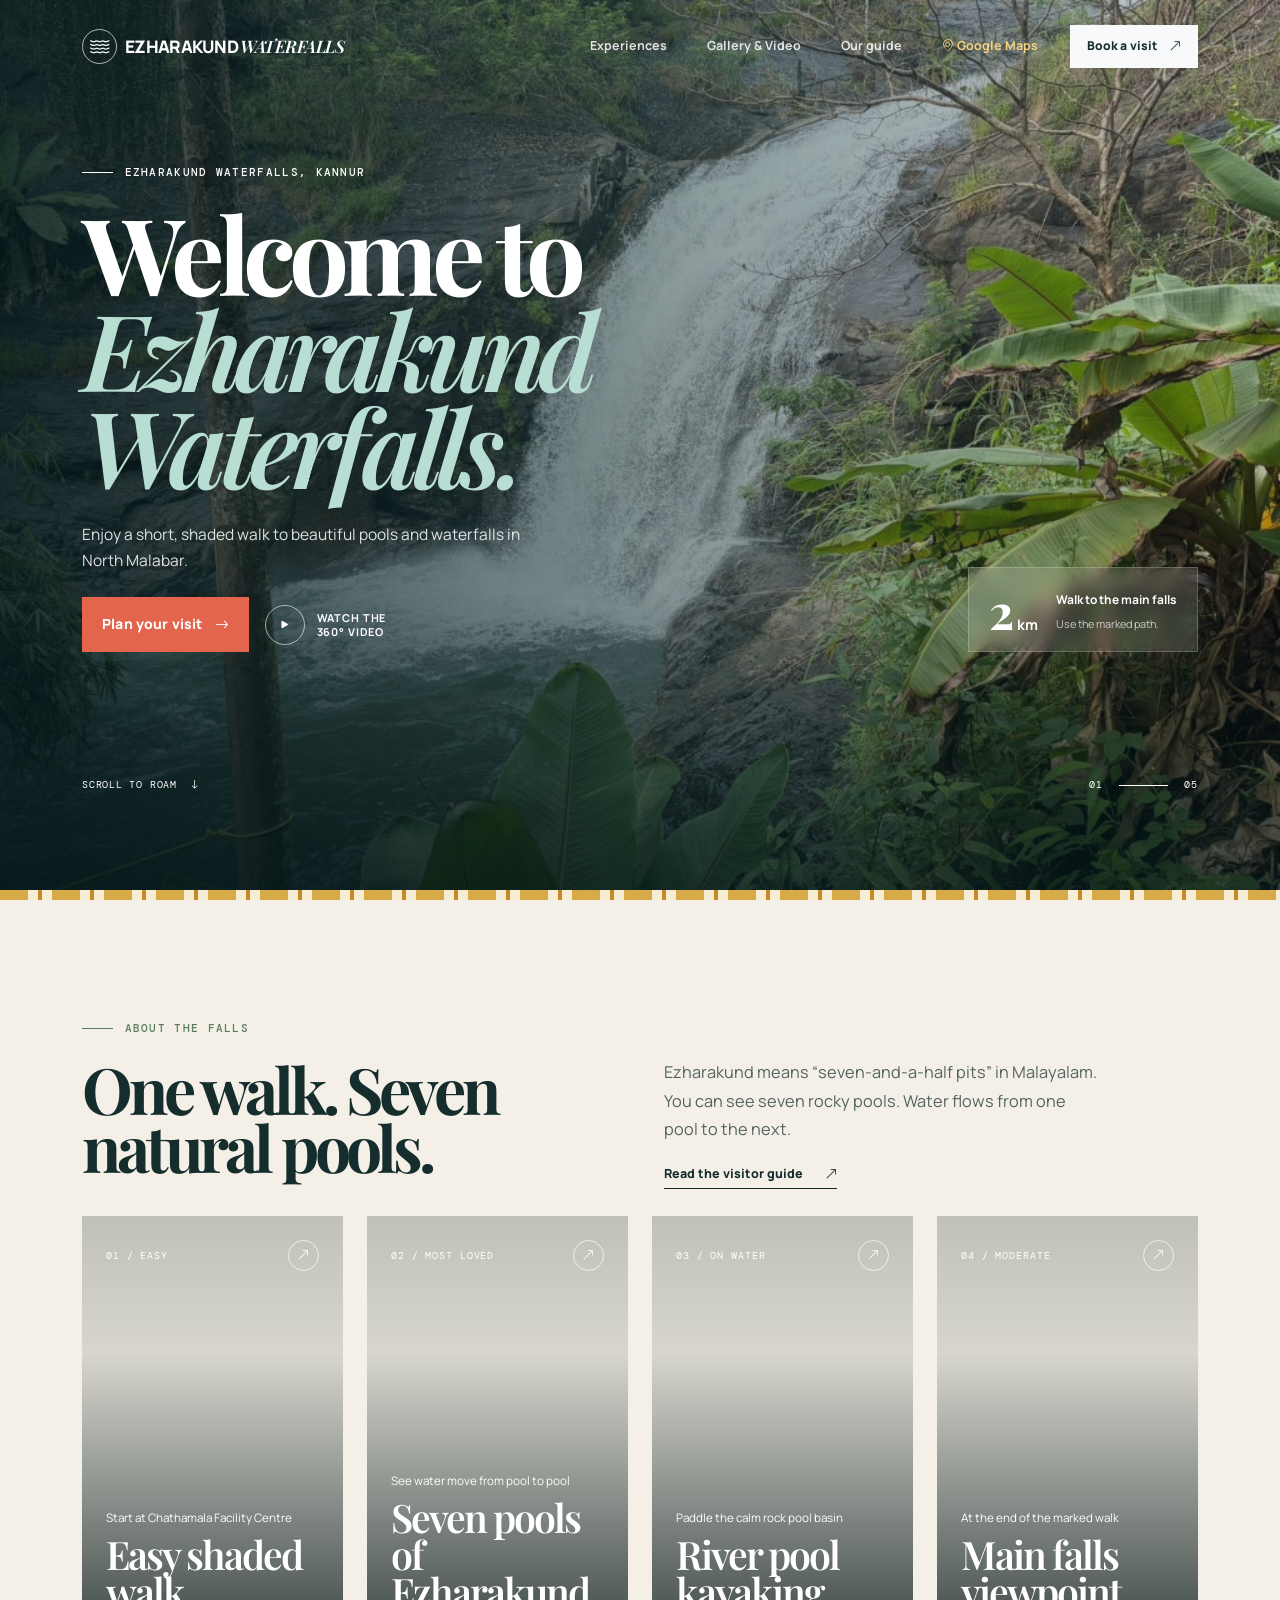
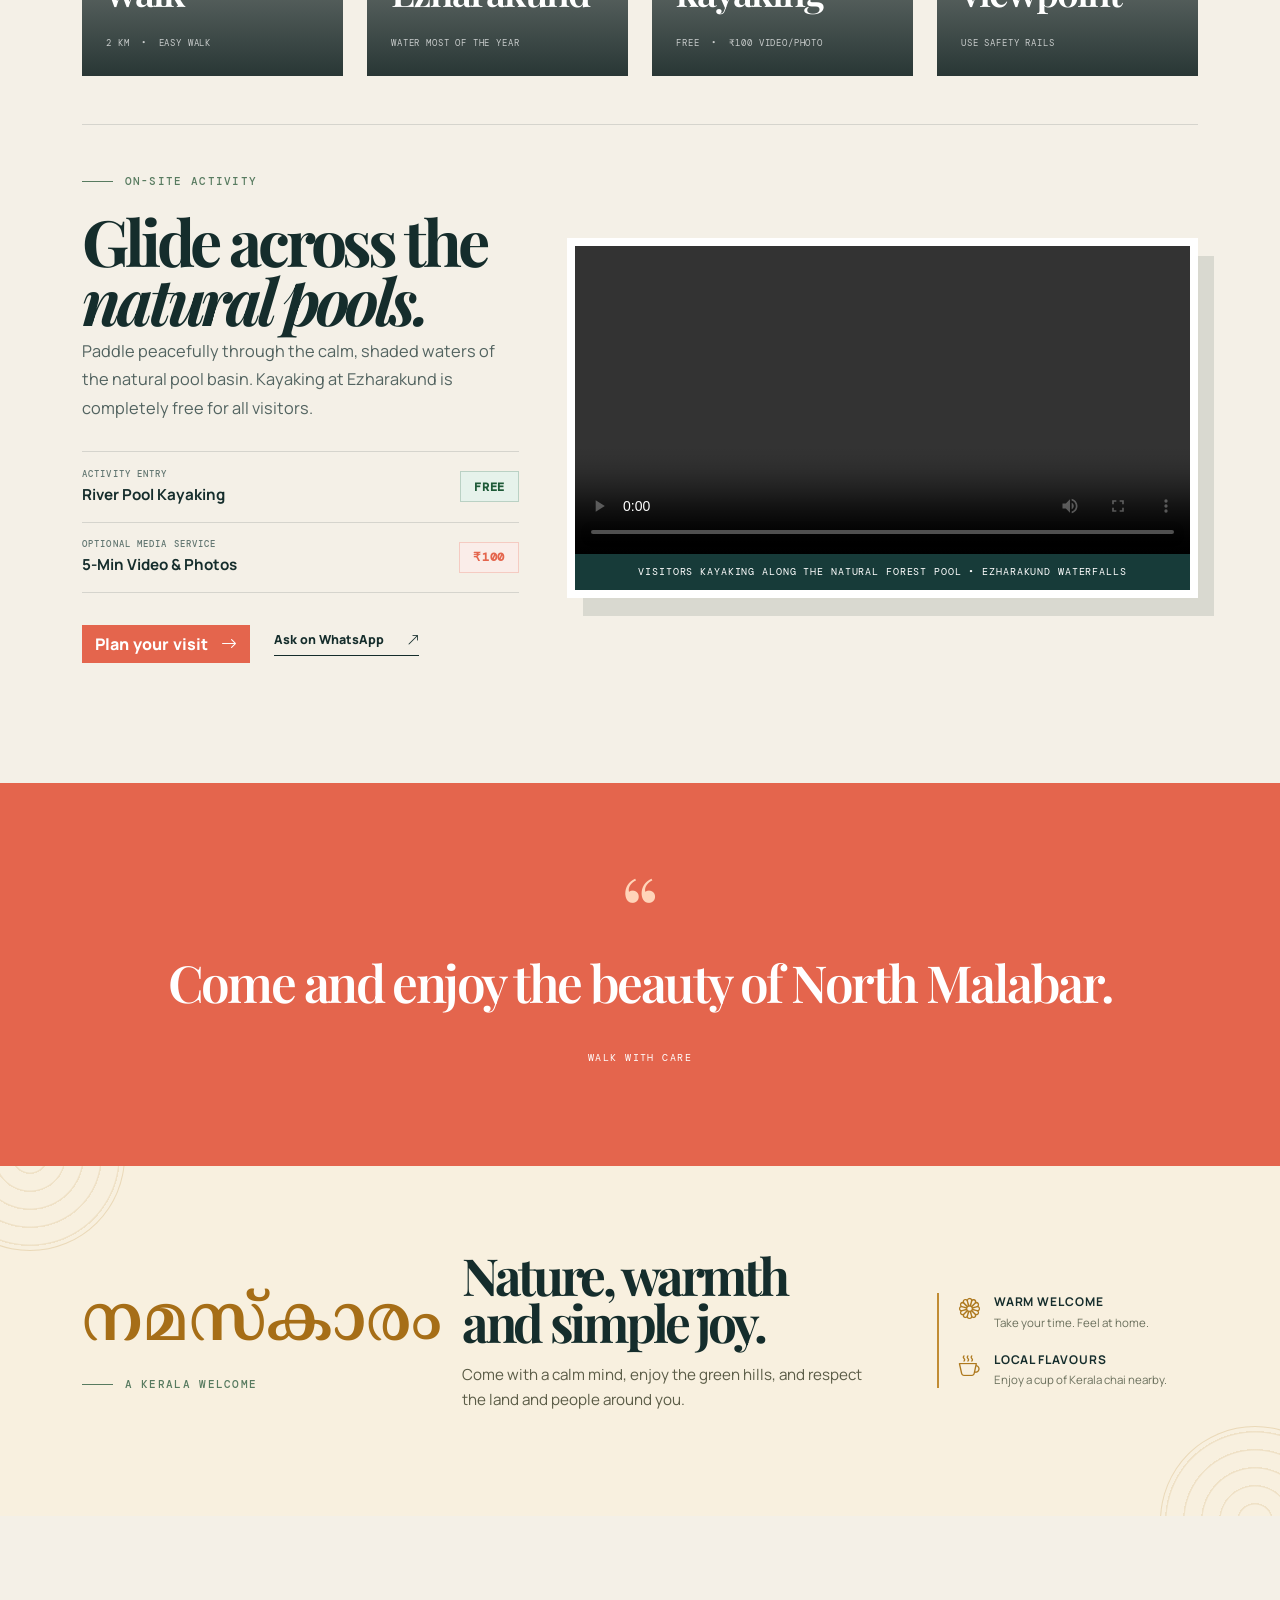
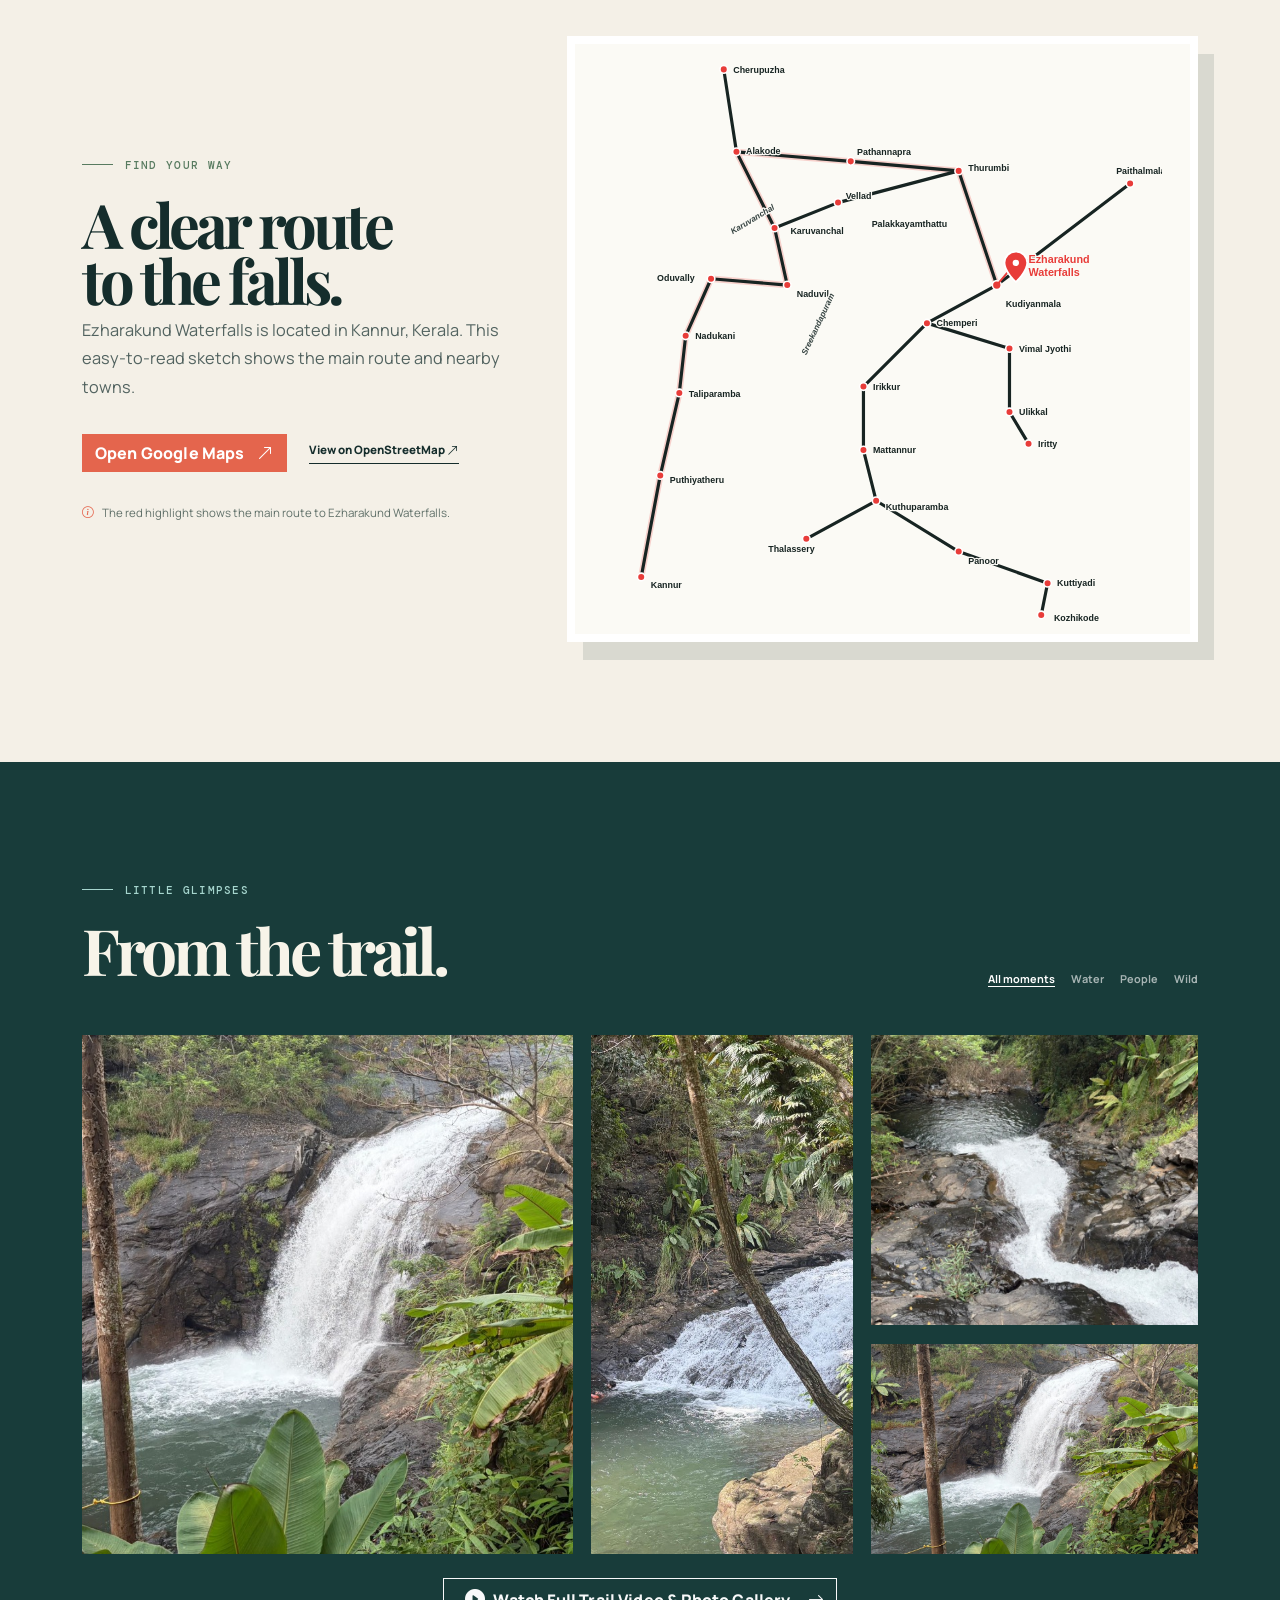
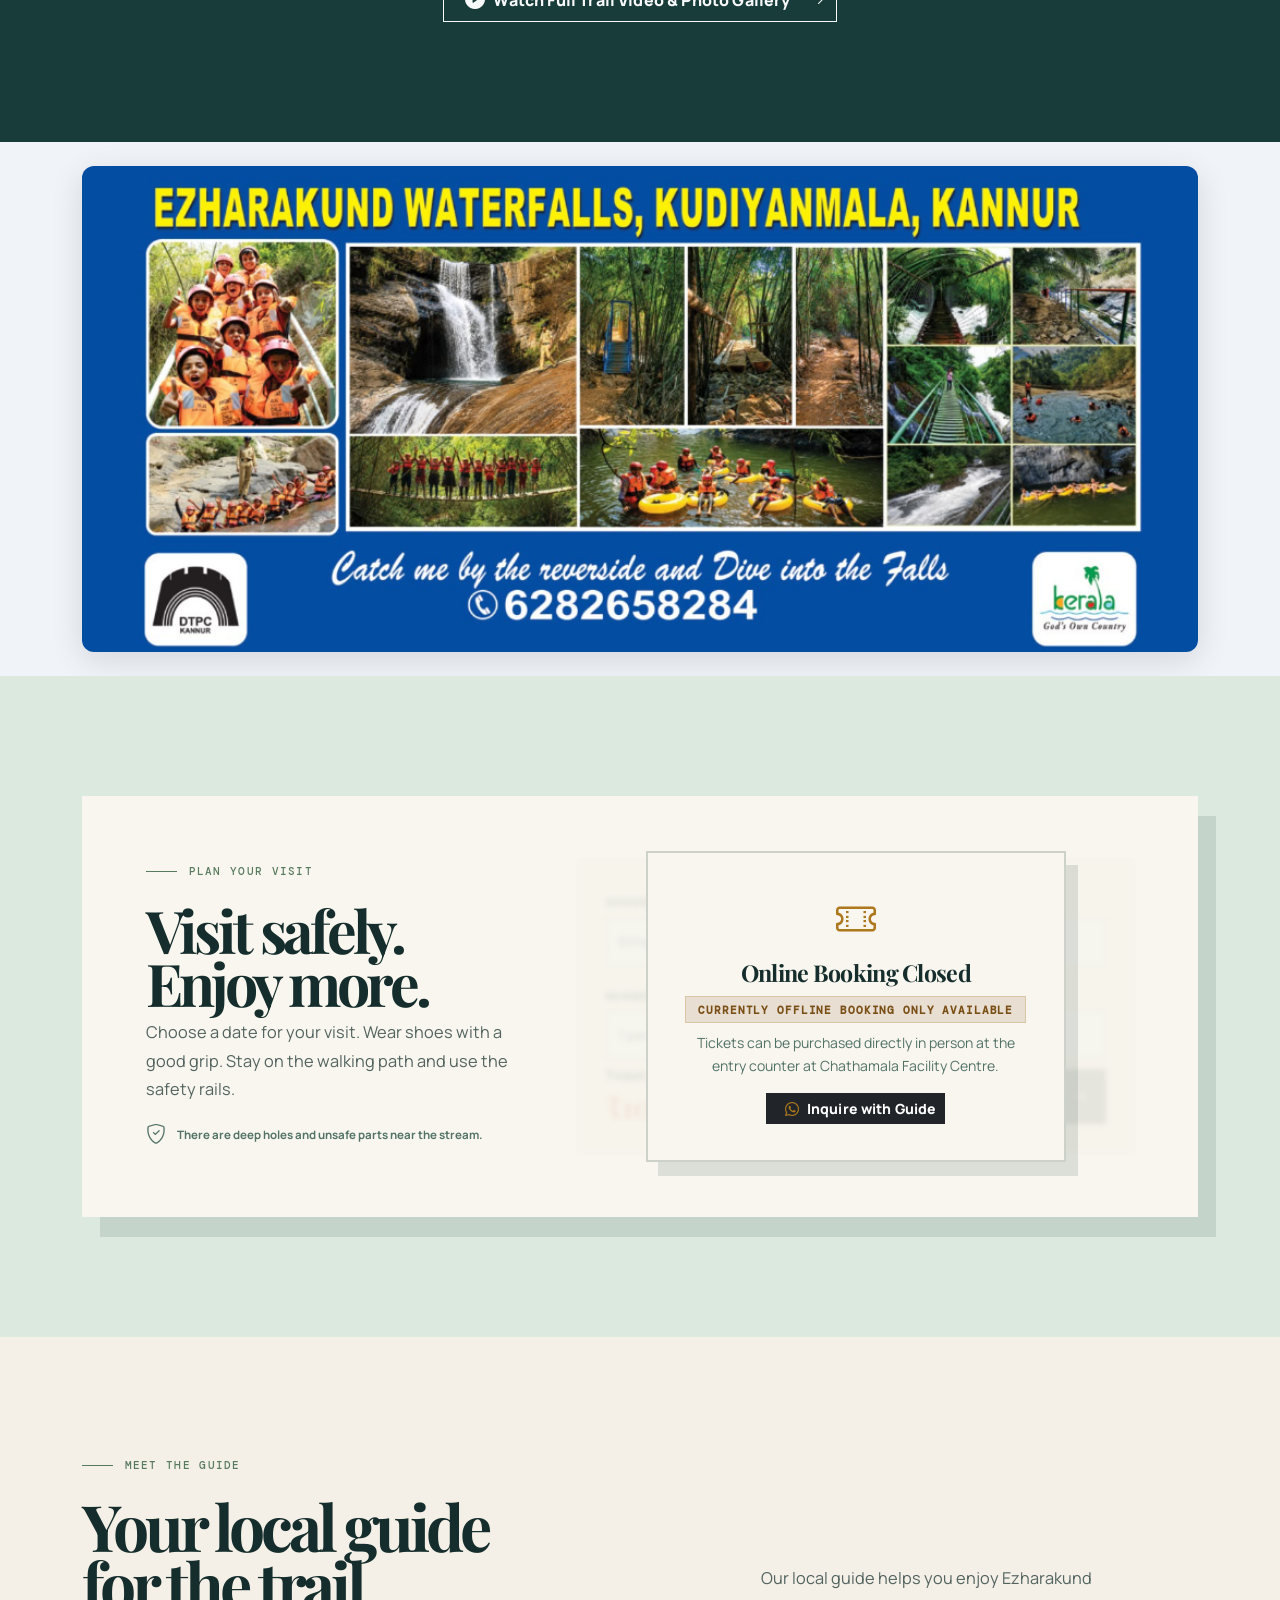
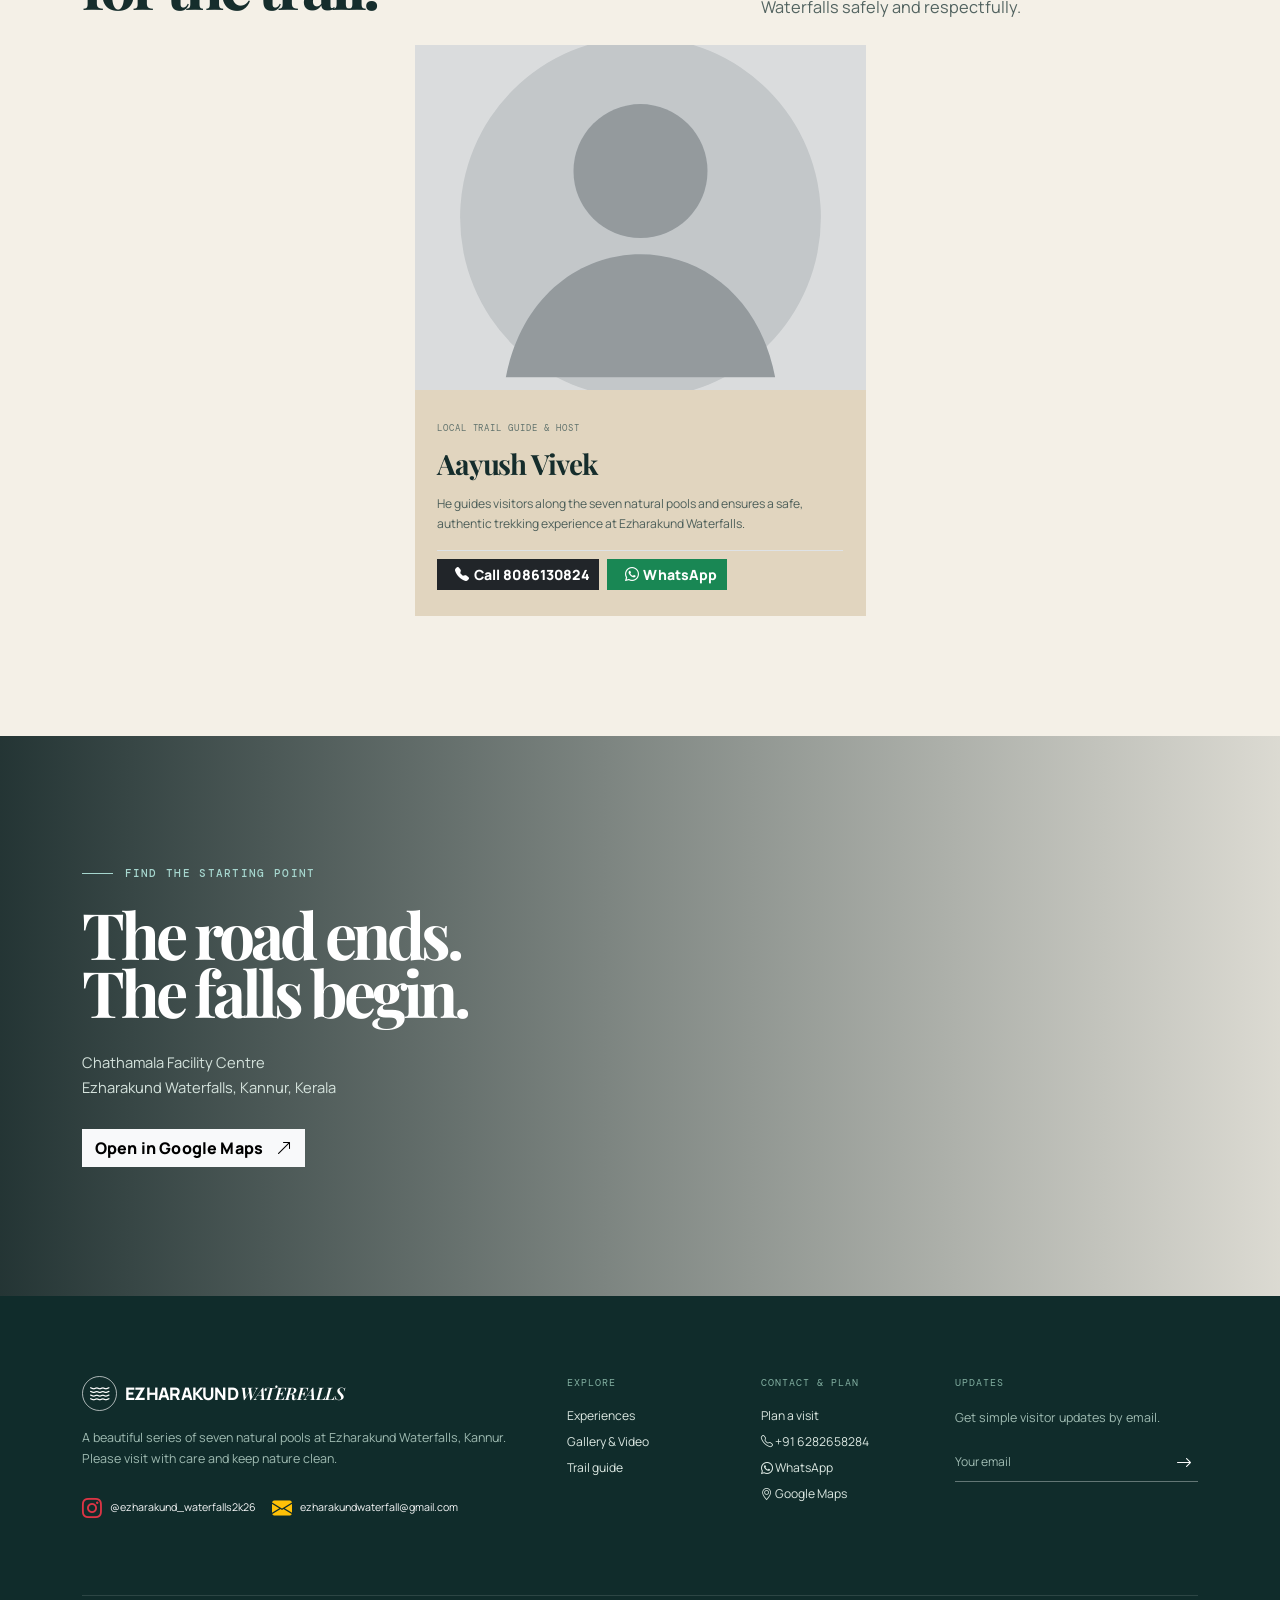
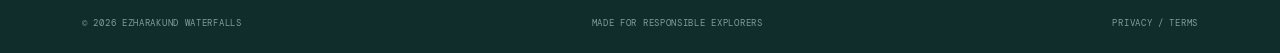
==== index.html @ 7ba1f7be "Initial commit: full working static replica for GitHub Pages" ====
<!doctype html>
<html lang="en">
  <head>
    <meta charset="utf-8">
    <meta name="viewport" content="width=device-width, initial-scale=1">
    <meta name="description" content="Ezharakund Waterfalls visitor guide, gallery, and tickets in Kannur, Kerala.">
    <title>Ezharakund Waterfalls | Kannur, Kerala</title>
    <link href="https://fonts.googleapis.com/css2?family=DM+Mono:wght@400;500&family=Manrope:wght@400;500;600;700;800&family=Noto+Serif+Malayalam:wght@500;600&family=Playfair+Display:ital,wght@0,600;0,700;1,600&display=swap" rel="stylesheet">
    <link href="https://cdn.jsdelivr.net/npm/bootstrap@5.3.3/dist/css/bootstrap.min.css" rel="stylesheet">
    <link href="https://cdn.jsdelivr.net/npm/bootstrap-icons@1.11.3/font/bootstrap-icons.min.css" rel="stylesheet">
    <link href="assets/css/style.css" rel="stylesheet">
  </head>
  <body>
    <header class="hero" id="home">
      <nav class="navbar navbar-expand-lg navbar-dark py-4">
        <div class="container">
          <a class="navbar-brand d-flex align-items-center gap-2" href="#home" aria-label="Ezharakund Waterfalls home">
            <span class="brand-mark"><i class="bi bi-water"></i></span>
            <span>EZHARAKUND <em>WATERFALLS</em></span>
          </a>
          <button class="navbar-toggler" type="button" data-bs-toggle="collapse" data-bs-target="#mainNav" aria-controls="mainNav" aria-expanded="false" aria-label="Toggle navigation"><span class="navbar-toggler-icon"></span></button>
          <div class="collapse navbar-collapse" id="mainNav">
            <ul class="navbar-nav ms-auto align-items-lg-center gap-lg-4">
              <li class="nav-item"><a class="nav-link" href="#experiences">Experiences</a></li>
              <li class="nav-item"><a class="nav-link" href="gallery/">Gallery & Video</a></li>
              <li class="nav-item"><a class="nav-link" href="#guides">Our guide</a></li>
              <li class="nav-item"><a class="nav-link nav-map-link" target="_blank" rel="noopener" href="https://www.google.com/maps/search/?api=1&amp;query=Ezharakund%20Waterfalls%2C%20Kannur%2C%20Kerala"><i class="bi bi-geo-alt"></i> Google Maps</a></li>
              <li class="nav-item"><a class="btn btn-light nav-ticket" href="#book">Book a visit <i class="bi bi-arrow-up-right"></i></a></li>
            </ul>
          </div>
        </div>
      </nav>

      <div class="container hero-content">
        <div class="row align-items-end gy-5">
          <div class="col-lg-7">
            <p class="eyebrow text-white"><span></span> Ezharakund Waterfalls, Kannur</p>
            <h1>Welcome to<br><i>Ezharakund Waterfalls.</i></h1>
            <p class="hero-copy">Enjoy a short, shaded walk to beautiful pools and waterfalls in North Malabar.</p>
            <div class="d-flex flex-wrap gap-3 align-items-center mt-4">
              <a class="btn btn-coral btn-lg" href="#book">Plan your visit <i class="bi bi-arrow-right"></i></a>
              <a class="hero-play" target="_blank" rel="noopener" href="https://www.youtube.com/watch?v=rPRYiGsjqgw"><i class="bi bi-play-fill"></i><span>Watch the<br>360° video</span></a>
            </div>
          </div>
          <div class="col-lg-5">
            <div class="hero-fact ms-lg-auto">
              <div class="fact-number">2<span> km</span></div>
              <div><strong>Walk to the main falls</strong><br><small>Use the marked path.</small></div>
            </div>
          </div>
        </div>
      </div>

      <div class="hero-bottom container">
        <span>SCROLL TO ROAM</span><i class="bi bi-arrow-down"></i>
        <span class="ms-auto">01 <b></b> 05</span>
      </div>
      <div class="kasavu-line" aria-hidden="true"></div>
    </header>

    <main>
      <section class="intro section-pad" id="experiences">
        <div class="container">
          <div class="row g-5 align-items-end">
            <div class="col-lg-5">
              <p class="eyebrow"><span></span> About the falls</p>
              <h2>One walk. Seven<br>natural pools.</h2>
            </div>
            <div class="col-lg-5 offset-lg-1">
              <p class="lead-copy">Ezharakund means “seven-and-a-half pits” in Malayalam. You can see seven rocky pools. Water flows from one pool to the next.</p>
              <a target="_blank" rel="noopener" href="https://www.keralatourism.org/kerala-article/2022/ezharakund-waterfalls/1205" class="text-link">Read the visitor guide <i class="bi bi-arrow-up-right"></i></a>
            </div>
          </div>
          <div class="row g-4 mt-2">
            <div class="col-md-6 col-lg-3">
              <article class="experience-card sunrise-card">
                <div class="card-top"><span>01 / EASY</span><i class="bi bi-arrow-up-right"></i></div>
                <div><p>Start at Chathamala Facility Centre</p><h3>Easy shaded<br>walk</h3><span class="experience-meta">2 KM &nbsp;•&nbsp; EASY WALK</span></div>
              </article>
            </div>
            <div class="col-md-6 col-lg-3">
              <article class="experience-card monsoon-card featured-card">
                <div class="card-top"><span>02 / MOST LOVED</span><i class="bi bi-arrow-up-right"></i></div>
                <div><p>See water move from pool to pool</p><h3>Seven pools<br>of Ezharakund</h3><span class="experience-meta">WATER MOST OF THE YEAR</span></div>
              </article>
            </div>
            <div class="col-md-6 col-lg-3">
              <article class="experience-card kayak-card">
                <div class="card-top"><span>03 / ON WATER</span><i class="bi bi-arrow-up-right"></i></div>
                <div><p>Paddle the calm rock pool basin</p><h3>River pool<br>kayaking</h3><span class="experience-meta">FREE &nbsp;•&nbsp; &#8377;100 VIDEO/PHOTO</span></div>
              </article>
            </div>
            <div class="col-md-6 col-lg-3">
              <article class="experience-card pool-card">
                <div class="card-top"><span>04 / MODERATE</span><i class="bi bi-arrow-up-right"></i></div>
                <div><p>At the end of the marked walk</p><h3>Main falls<br>viewpoint</h3><span class="experience-meta">USE SAFETY RAILS</span></div>
              </article>
            </div>
          </div>

          <!-- Editorial Feature: Kayaking on the Water -->
          <div class="activity-panel mt-5 pt-5">
            <div class="row g-5 align-items-center">
              <div class="col-lg-5">
                <p class="eyebrow"><span></span> On-site activity</p>
                <h2>Glide across the<br><i>natural pools.</i></h2>
                <p class="lead-copy">Paddle peacefully through the calm, shaded waters of the natural pool basin. Kayaking at Ezharakund is completely free for all visitors.</p>

                <div class="activity-ledger">
                  <div class="ledger-row">
                    <div>
                      <span class="ledger-meta">ACTIVITY ENTRY</span>
                      <p class="ledger-title">River Pool Kayaking</p>
                    </div>
                    <span class="ledger-badge free">FREE</span>
                  </div>
                  <div class="ledger-row">
                    <div>
                      <span class="ledger-meta">OPTIONAL MEDIA SERVICE</span>
                      <p class="ledger-title">5-Min Video &amp; Photos</p>
                    </div>
                    <span class="ledger-badge paid">&#8377;100</span>
                  </div>
                </div>

                <div class="activity-actions d-flex flex-wrap gap-4 align-items-center mt-4 pt-2">
                  <a class="btn btn-coral" href="#book">Plan your visit <i class="bi bi-arrow-right"></i></a>
                  <a class="text-link" target="_blank" rel="noopener" href="https://wa.me/916282658284?text=Hello%2C%20I%20would%20like%20to%20know%20more%20about%20the%20free%20Kayaking%20at%20Ezharakund%20Waterfalls">Ask on WhatsApp <i class="bi bi-arrow-up-right"></i></a>
                </div>
              </div>

              <div class="col-lg-7">
                <figure class="editorial-media-frame">
                  <video class="editorial-video" controls preload="metadata">
                    <source src="assets/videos/kayaking.mp4" type="video/mp4">
                    Your browser does not support the video tag.
                  </video>
                  <figcaption>Visitors kayaking along the natural forest pool &bull; Ezharakund Waterfalls</figcaption>
                </figure>
              </div>
            </div>
          </div>
        </div>
      </section>

      <section class="quote-band">
        <div class="container text-center">
          <span class="quote-mark">“</span>
          <p>Come and enjoy the beauty of North Malabar.</p>
          <span class="small-caps">WALK WITH CARE</span>
        </div>
      </section>

      <section class="kerala-touch" aria-labelledby="kerala-title">
        <div class="container">
          <div class="row align-items-center g-4">
            <div class="col-lg-4">
              <p class="malayalam">നമസ്കാരം</p>
              <p class="eyebrow mb-0"><span></span> A Kerala welcome</p>
            </div>
            <div class="col-lg-5">
              <h2 id="kerala-title">Nature, warmth<br>and simple joy.</h2>
              <p>Come with a calm mind, enjoy the green hills, and respect the land and people around you.</p>
            </div>
            <div class="col-lg-3">
              <div class="culture-notes">
                <div><i class="bi bi-flower1"></i><span><strong>Warm welcome</strong><small>Take your time. Feel at home.</small></span></div>
                <div><i class="bi bi-cup-hot"></i><span><strong>Local flavours</strong><small>Enjoy a cup of Kerala chai nearby.</small></span></div>
              </div>
            </div>
          </div>
        </div>
      </section>

      <section class="map-section section-pad" id="map">
        <div class="container">
          <div class="row g-5 align-items-center">
            <div class="col-lg-5">
              <p class="eyebrow"><span></span> Find your way</p>
              <h2>A clear route<br>to the falls.</h2>
              <p class="lead-copy">Ezharakund Waterfalls is located in Kannur, Kerala. This easy-to-read sketch shows the main route and nearby towns.</p>
              <div class="map-actions">
                <a class="btn btn-coral" target="_blank" rel="noopener" href="https://www.google.com/maps/search/?api=1&amp;query=Ezharakund%20Waterfalls%2C%20Kannur%2C%20Kerala">Open Google Maps <i class="bi bi-arrow-up-right"></i></a>
                <a class="map-text-link" target="_blank" rel="noopener" href="https://www.openstreetmap.org/?mlat=12.148458&mlon=75.566144#map=14/12.148458/75.566144">View on OpenStreetMap <i class="bi bi-arrow-up-right"></i></a>
              </div>
              <p class="map-note"><i class="bi bi-info-circle"></i> The red highlight shows the main route to Ezharakund Waterfalls.</p>
            </div>
            <div class="col-lg-7">
              <figure class="route-map route-map-illustration">
                <img src="assets/images/ezharakund-route-map.svg" alt="Sketch route map showing Kannur, Taliparamba, Alakode, Kudiyanmala, Paithalmala and Ezharakund Waterfalls">
              </figure>
            </div>
          </div>
        </div>
      </section>

      <section class="gallery-section section-pad" id="gallery">
        <div class="container">
          <div class="d-flex flex-column flex-md-row justify-content-between align-items-md-end gap-4 mb-5">
            <div>
              <p class="eyebrow light"><span></span> Little glimpses</p>
              <h2>From the trail.</h2>
            </div>
            <div class="gallery-filters" role="group" aria-label="Gallery filters">
              <button class="active" data-filter="all">All moments</button>
              <button data-filter="water">Water</button>
              <button data-filter="people">People</button>
              <button data-filter="wild">Wild</button>
            </div>
          </div>
          <div class="gallery-grid">
            <figure class="gallery-item large" data-category="water"><img src="assets/images/ezharakund-hero.jpg" alt="Main cascade waterfall"><figcaption>The Main Cascade <span>01</span></figcaption></figure>
            <figure class="gallery-item tall" data-category="people"><img src="assets/images/gallery-natural-pool.jpg" alt="Visitors in natural forest pool"><figcaption>Swimming in the Pools <span>02</span></figcaption></figure>
            <figure class="gallery-item" data-category="wild"><img src="assets/images/gallery-rock-basin.jpg" alt="Rock pool basin"><figcaption>Rock Pool Basin <span>03</span></figcaption></figure>
            <figure class="gallery-item" data-category="water"><img src="assets/images/ezharakund-hero.jpg" alt="Cascade flow"><figcaption>Follow the sound <span>04</span></figcaption></figure>
          </div>
          <div class="text-center mt-4">
            <a href="gallery/" class="btn btn-outline-light d-inline-flex align-items-center gap-2">
              <i class="bi bi-play-circle-fill fs-5 text-coral"></i> Watch Full Trail Video & Photo Gallery <i class="bi bi-arrow-right"></i>
            </a>
          </div>
        </div>
      </section>

      <!-- DTPC Kannur Banner -->
      <section class="section-pad py-4" style="background:#f0f4f8;">
        <div class="container">
          <figure class="m-0" style="border-radius:12px; overflow:hidden; box-shadow:0 8px 32px rgba(0,0,0,0.12);">
            <img src="assets/images/dtpc-banner.png"
                 alt="Ezharakund Waterfalls, Kudiyanmala, Kannur – DTPC Kannur promotional banner"
                 class="img-fluid w-100" style="display:block;">
          </figure>
        </div>
      </section>

      <section class="booking-section section-pad" id="book">
        <div class="container">
          <div class="booking-panel">
            <div class="row g-5 align-items-center">
              <div class="col-lg-5">
                <p class="eyebrow"><span></span> Plan your visit</p>
                <h2>Visit safely.<br>Enjoy more.</h2>
                <p class="lead-copy">Choose a date for your visit. Wear shoes with a good grip. Stay on the walking path and use the safety rails.</p>
                <div class="booking-note"><i class="bi bi-shield-check"></i><span>There are deep holes and unsafe parts near the stream.</span></div>
              </div>
              <div class="col-lg-7">
                <div class="booking-closed-wrap position-relative">
                  <form id="ticketForm" class="ticket-form" style="opacity:0.35; pointer-events:none; user-select:none; filter:blur(1.5px);">
                    <div class="row g-3">
                      <div class="col-md-6"><label for="tour">Choose a visit</label><select class="form-select" id="tour" disabled><option>Ezharakund Falls Entry &mdash; &#8377;100</option></select></div>
                      <div class="col-md-6"><label for="date">When are you coming?</label><input class="form-control" id="date" type="date" disabled></div>
                      <div class="col-md-6"><label for="guests">Number of people</label><select class="form-select" id="guests" disabled><option value="1">1 person &mdash; &#8377;100</option><option value="2">2 people &mdash; &#8377;200</option><option value="3">3 people &mdash; &#8377;300</option><option value="4">4 people &mdash; &#8377;400</option><option value="5">5 people &mdash; &#8377;500</option><option value="6">6 people &mdash; &#8377;600</option></select></div>
                      <div class="col-md-6"><label for="email">Email for the details</label><input class="form-control" id="email" type="email" placeholder="you@example.com" disabled></div>
                      <div class="col-12 d-flex flex-column flex-sm-row align-items-sm-center justify-content-between gap-3 mt-2"><span class="total-label">Ticket price <strong>&#8377;100 per person</strong></span><button class="btn btn-dark btn-lg" type="button" disabled>Reserve tickets <i class="bi bi-arrow-right"></i></button></div>
                    </div>
                  </form>
                  <div class="booking-closed-overlay d-flex flex-column align-items-center justify-content-center text-center position-absolute top-0 start-0 w-100 h-100">
                    <div class="booking-closed-badge">
                      <i class="bi bi-ticket-perforated fs-1 mb-2 d-block"></i>
                      <h5 class="mb-2 fw-bold">Online Booking Closed</h5>
                      <div class="offline-booking-notice mb-2">
                        <span class="offline-tag">CURRENTLY OFFLINE BOOKING ONLY AVAILABLE</span>
                      </div>
                      <p class="mb-3 small">Tickets can be purchased directly in person at the entry counter at Chathamala Facility Centre.</p>
                      <a href="https://wa.me/916282658284?text=Hello%2C%20I%20would%20like%20to%20inquire%20about%20offline%20entry%20tickets%20for%20Ezharakund%20Waterfalls" target="_blank" rel="noopener" class="btn btn-dark btn-sm d-inline-flex align-items-center gap-2">
                        <i class="bi bi-whatsapp"></i> Inquire with Guide
                      </a>
                    </div>
                  </div>
                </div>
              </div>
            </div>
          </div>
        </div>
      </section>

      <section class="guides-section section-pad" id="guides">
        <div class="container">
          <div class="row g-5 align-items-end mb-4">
            <div class="col-lg-6"><p class="eyebrow"><span></span> Meet the guide</p><h2>Your local guide<br>for the trail.</h2></div>
            <div class="col-lg-4 offset-lg-1"><p class="lead-copy mb-0">Our local guide helps you enjoy Ezharakund Waterfalls safely and respectfully.</p></div>
          </div>
          <div class="row justify-content-center">
            <div class="col-md-6 col-lg-5">
              <article class="guide-card">
                <img src="assets/images/default-grey-avatar.svg" alt="Avatar for Aayush Vivek">
                <div class="guide-card-body">
                  <span>LOCAL TRAIL GUIDE & HOST</span>
                  <h3>Aayush Vivek</h3>
                  <p class="mb-3">He guides visitors along the seven natural pools and ensures a safe, authentic trekking experience at Ezharakund Waterfalls.</p>
                  <div class="d-flex flex-wrap gap-2 pt-2 border-top">
                    <a href="tel:+918086130824" class="btn btn-sm btn-dark d-inline-flex align-items-center gap-1">
                      <i class="bi bi-telephone-fill"></i> Call 8086130824
                    </a>
                    <a href="https://wa.me/918086130824?text=Hello%20Aayush%2C%20I%20would%20like%20to%20know%20more%20about%20visiting%20Ezharakund%20Waterfalls" target="_blank" rel="noopener" class="btn btn-sm btn-success d-inline-flex align-items-center gap-1">
                      <i class="bi bi-whatsapp"></i> WhatsApp
                    </a>
                  </div>
                </div>
              </article>
            </div>
          </div>
        </div>
      </section>

      <section class="visit-section">
        <div class="visit-overlay"></div>
        <div class="container position-relative h-100 d-flex align-items-center">
          <div class="visit-card"><p class="eyebrow light"><span></span> Find the starting point</p><h2>The road ends.<br>The falls begin.</h2><p>Chathamala Facility Centre<br>Ezharakund Waterfalls, Kannur, Kerala</p><a class="btn btn-light" target="_blank" rel="noopener" href="https://www.google.com/maps/search/?api=1&query=Ezharakund%20Waterfalls%2C%20Kannur%2C%20Kerala">Open in Google Maps <i class="bi bi-arrow-up-right"></i></a></div>
        </div>
      </section>
    </main>

    <footer class="footer">
      <div class="container">
        <div class="row g-5">
          <div class="col-lg-5">
            <a class="navbar-brand d-flex align-items-center gap-2 mb-3" href="#home">
              <span class="brand-mark"><i class="bi bi-water"></i></span>
              <span>EZHARAKUND <em>WATERFALLS</em></span>
            </a>
            <p>A beautiful series of seven natural pools at Ezharakund Waterfalls, Kannur.<br>Please visit with care and keep nature clean.</p>
            <div class="d-flex flex-wrap gap-3 mt-3">
              <a href="https://instagram.com/ezharakund_waterfalls2k26" target="_blank" rel="noopener" class="d-inline-flex align-items-center gap-2 text-decoration-none text-light">
                <i class="bi bi-instagram text-danger fs-5"></i>
                <span class="small">@ezharakund_waterfalls2k26</span>
              </a>
              <a href="mailto:ezharakundwaterfall@gmail.com" class="d-inline-flex align-items-center gap-2 text-decoration-none text-light">
                <i class="bi bi-envelope-fill text-warning fs-5"></i>
                <span class="small">ezharakundwaterfall@gmail.com</span>
              </a>
            </div>
          </div>
          <div class="col-6 col-lg-2"><h4>Explore</h4><a href="#experiences">Experiences</a><a href="gallery/">Gallery & Video</a><a href="#guides">Trail guide</a></div>
          <div class="col-6 col-lg-2"><h4>Contact & Plan</h4><a href="#book">Plan a visit</a><a href="tel:+916282658284"><i class="bi bi-telephone"></i> +91 6282658284</a><a href="https://wa.me/916282658284" target="_blank" rel="noopener"><i class="bi bi-whatsapp"></i> WhatsApp</a><a href="https://www.google.com/maps/search/?api=1&query=Ezharakund%20Waterfalls%2C%20Kannur%2C%20Kerala" target="_blank" rel="noopener"><i class="bi bi-geo-alt"></i> Google Maps</a></div>
          <div class="col-lg-3"><h4>Updates</h4><p class="mb-3">Get simple visitor updates by email.</p><form class="newsletter"><input type="email" placeholder="Your email" aria-label="Your email"><button aria-label="Subscribe"><i class="bi bi-arrow-right"></i></button></form></div>
        </div>
        <div class="footer-bottom"><span>© 2026 EZHARAKUND WATERFALLS</span><span>MADE FOR RESPONSIBLE EXPLORERS</span><span>PRIVACY / TERMS</span></div>
      </div>
    </footer>

    <div class="toast-container position-fixed bottom-0 end-0 p-3"><div id="siteToast" class="toast border-0" role="status" aria-live="polite"><div class="toast-body d-flex align-items-center gap-3"><i class="bi bi-check2-circle"></i><span id="toastMessage">Your visit request was saved.</span><button type="button" class="btn-close ms-auto" data-bs-dismiss="toast" aria-label="Close"></button></div></div></div>

    <script src="https://code.jquery.com/jquery-3.7.1.min.js"></script>
    <script src="https://cdn.jsdelivr.net/npm/bootstrap@5.3.3/dist/js/bootstrap.bundle.min.js"></script>
    <script src="assets/js/app.js"></script>
    <script>
      // Close mobile navbar after any nav link is clicked
      document.querySelectorAll('#mainNav .nav-link, #mainNav .btn').forEach(function(link) {
        link.addEventListener('click', function() {
          var navCollapse = document.getElementById('mainNav');
          if (navCollapse.classList.contains('show')) {
            bootstrap.Collapse.getInstance(navCollapse).hide();
          }
        });
      });
    </script>
  </body>
</html>
---- assets/css/style.css ----
:root { --ink:#152d2c; --paper:#f4f0e7; --pine:#183c3a; --moss:#587b60; --coral:#e4654d; --sand:#e2d7c4; --sky:#a4d3d2; --line:rgba(21,45,44,.14); }
* { box-sizing:border-box; }
html { scroll-behavior:smooth; }
body { margin:0; color:var(--ink); background:var(--paper); font-family:Manrope, sans-serif; overflow-x:hidden; }
a { color:inherit; text-decoration:none; }
.section-pad { padding:7.5rem 0; }
.hero { min-height:790px; height:100vh; position:relative; color:#fff; background:linear-gradient(90deg,rgba(5,26,29,.84) 0%,rgba(8,39,39,.46) 53%,rgba(5,27,31,.2) 100%), url('../images/ezharakund-hero.jpg') center/cover; overflow:hidden; }
.hero:after { content:""; position:absolute; inset:auto 0 0; height:35%; background:linear-gradient(transparent,rgba(4,22,24,.72)); pointer-events:none; }
.kasavu-line { position:absolute; z-index:4; left:0; right:0; bottom:0; height:10px; background:repeating-linear-gradient(90deg,#d8ab48 0 28px,#f7edd5 28px 38px,#c88a24 38px 42px,#f7edd5 42px 52px); }
.navbar { position:relative; z-index:1030; } .hero-content, .hero-bottom { position:relative; z-index:2; }
.navbar-brand { letter-spacing:-.04em; font-size:1.08rem; font-weight:800; color:#fff; }
.navbar-brand em { font-family:"Playfair Display",serif; font-weight:600; letter-spacing:-.03em; }
.brand-mark { height:35px; width:35px; display:grid; place-items:center; border:1px solid rgba(255,255,255,.65); border-radius:50%; font-size:1.22rem; }
.nav-link { color:rgba(255,255,255,.84)!important; font-size:.78rem; font-weight:700; }
.nav-link:hover { color:#fff!important; }
.nav-map-link { color:#f4d37f!important; }
.nav-ticket { border-radius:0; color:var(--ink); font-size:.76rem; font-weight:800; padding:.73rem 1rem; }
.hero-content { height:calc(100% - 164px); display:flex; align-items:center; padding-bottom:6.6rem; }
.eyebrow { color:var(--moss); font-size:.68rem; font-family:"DM Mono",monospace; font-weight:500; letter-spacing:.12em; text-transform:uppercase; display:flex; align-items:center; gap:.72rem; margin-bottom:1.45rem; }
.eyebrow span { width:31px; border-top:1px solid currentColor; display:inline-block; }
.eyebrow.light { color:#a6d6ce; }
.hero .eyebrow { color:#d1eee6; }
h1,h2,h3,p { margin-top:0; }
h1,h2 { font-family:"Playfair Display",serif; letter-spacing:-.065em; line-height:.91; }
h1 { font-size:clamp(4rem,8.3vw,8rem); font-weight:700; }
h1 i { color:#b8ddd3; font-weight:600; }
h2 { font-size:clamp(3rem,5vw,5.3rem); font-weight:700; }
.hero-copy { max-width:440px; color:rgba(255,255,255,.86); font-size:.97rem; line-height:1.7; margin:1.7rem 0 0; }
.btn { border-radius:0; font-weight:800; letter-spacing:.01em; }
.btn-lg { font-size:.87rem; padding:1rem 1.2rem; }
.btn-coral { background:var(--coral); border-color:var(--coral); color:#fff; }
.btn-coral:hover { background:#c84e3d; border-color:#c84e3d; color:#fff; }
.btn i { margin-left:.6rem; }
.hero-play { display:flex; align-items:center; gap:.7rem; color:#fff; font-size:.68rem; font-weight:700; line-height:1.3; text-transform:uppercase; letter-spacing:.08em; }
.hero-play i { width:40px; height:40px; display:grid; place-items:center; border:1px solid rgba(255,255,255,.6); border-radius:50%; font-size:.82rem; }
.hero-fact { width:max-content; display:flex; align-items:center; gap:1.1rem; padding:1.1rem 1.25rem; background:rgba(255,255,255,.12); border:1px solid rgba(255,255,255,.2); backdrop-filter:blur(8px); }
.fact-number { font-family:"Playfair Display",serif; font-size:3rem; line-height:1; font-weight:700; }.fact-number span{font-family:Manrope,sans-serif;font-size:.9rem}.hero-fact strong { font-size:.75rem; }.hero-fact small { color:rgba(255,255,255,.72); font-size:.68rem; }
.hero-bottom { z-index:3; display:flex; align-items:center; gap:.8rem; bottom:3.2rem; font: .61rem "DM Mono",monospace; letter-spacing:.08em; }.hero-bottom b{display:inline-block;width:49px;border-top:1px solid #fff;vertical-align:middle;margin:0 .6rem}
.intro { overflow:hidden; }.lead-copy { font-size:1.02rem; line-height:1.75; color:#526360; }.text-link { border-bottom:1px solid var(--ink); padding-bottom:.35rem; font-size:.78rem; font-weight:800; }.text-link i { margin-left:1.2rem; }
.experience-card { min-height:460px; display:flex; flex-direction:column; justify-content:space-between; color:#fff; padding:1.5rem; background-position:center; background-size:cover; position:relative; isolation:isolate; overflow:hidden; }.experience-card:before { content:""; position:absolute; inset:0; background:linear-gradient(180deg,rgba(7,24,24,.22),rgba(7,24,24,.12) 30%,rgba(7,24,24,.86)); z-index:-1; }.sunrise-card{background-image:url('https://images.unsplash.com/photo-1511497584788-876760111969?auto=format&fit=crop&w=900&q=85')}.monsoon-card{background-image:url('https://images.unsplash.com/photo-1441974231531-c6227db76b6e?auto=format&fit=crop&w=900&q=85')}.pool-card{background-image:url('https://images.unsplash.com/photo-1483347756197-71ef80e95f73?auto=format&fit=crop&w=900&q=85')}.card-top{display:flex;justify-content:space-between;align-items:center;font:.61rem "DM Mono",monospace;letter-spacing:.09em}.card-top i{width:31px;height:31px;border:1px solid rgba(255,255,255,.7);border-radius:50%;display:grid;place-items:center;font-size:.75rem}.experience-card p{font-size:.73rem;margin-bottom:.5rem}.experience-card h3{font:600 2.45rem/.95 "Playfair Display",serif;letter-spacing:-.05em;margin-bottom:1.1rem}.experience-meta{font:.58rem "DM Mono",monospace;letter-spacing:.09em;color:rgba(255,255,255,.72)}
.quote-band { color:#fff; background:var(--coral); padding:6.2rem 0; }.quote-mark { display:block; font:6rem/.55 "Playfair Display",serif; color:#ffd4b9; }.quote-band p { font:600 clamp(2.1rem,4vw,4.35rem)/1.05 "Playfair Display",serif; max-width:990px; margin:1.3rem auto 2.1rem; letter-spacing:-.05em; }.small-caps { font:.62rem "DM Mono",monospace; letter-spacing:.15em; }
.kerala-touch { position:relative; padding:5.4rem 0; background:#f8f0df; overflow:hidden; }.kerala-touch:before,.kerala-touch:after { content:""; position:absolute; width:190px; height:190px; border:1px solid rgba(179,125,33,.2); border-radius:50%; background:repeating-radial-gradient(circle,transparent 0 16px,rgba(179,125,33,.13) 17px 18px); }.kerala-touch:before { top:-105px; left:-65px; }.kerala-touch:after { right:-70px; bottom:-100px; }.kerala-touch .container{position:relative;z-index:1}.malayalam{font:600 clamp(2.8rem,5vw,4.6rem)/1.1 "Noto Serif Malayalam",serif;color:#a66e17;margin:0 0 1rem}.kerala-touch h2{font-size:clamp(2.8rem,4vw,4.4rem);margin-bottom:1rem}.kerala-touch p:not(.malayalam):not(.eyebrow){color:#5a5b46;font-size:.95rem;line-height:1.7;max-width:410px}.culture-notes{border-left:2px solid #c18c34;padding-left:1.25rem;display:grid;gap:1.25rem}.culture-notes>div{display:flex;gap:.85rem;align-items:flex-start}.culture-notes i{color:#ae791e;font-size:1.3rem}.culture-notes strong{display:block;font-size:.75rem;text-transform:uppercase;letter-spacing:.08em}.culture-notes small{color:#6b705d;font-size:.72rem;line-height:1.4;display:block;margin-top:.22rem}
.map-section{background:#f4f0e7}.map-section h2{font-size:clamp(3rem,4.8vw,5rem)}.map-actions{display:flex;align-items:center;gap:1.4rem;flex-wrap:wrap;margin:2rem 0}.map-text-link{font-size:.72rem;font-weight:800;border-bottom:1px solid var(--ink);padding-bottom:.25rem}.map-note{font-size:.72rem;color:#61716a;margin:0}.map-note i{color:var(--coral);margin-right:.35rem}.route-map{margin:0;border:8px solid #fff;background:#fbfaf5;box-shadow:16px 18px 0 rgba(32,63,54,.13);overflow:hidden}.route-map-illustration img{display:block;width:100%;height:auto;max-height:590px;object-fit:contain;background:#fbfaf5}.route-map figcaption{padding:.7rem 1rem;background:#173b39;color:#fff;font:.61rem "DM Mono",monospace;letter-spacing:.09em;text-transform:uppercase;text-align:center}
.gallery-section { background:#183c3a; color:#fff; }.gallery-section h2{color:#f7f4e9}.gallery-filters{display:flex;gap:1rem;flex-wrap:wrap}.gallery-filters button{background:transparent;border:0;color:rgba(255,255,255,.62);padding:0;border-bottom:1px solid transparent;font:.68rem Manrope,sans-serif;font-weight:700}.gallery-filters button.active,.gallery-filters button:hover{color:#fff;border-color:#fff}.gallery-grid { display:grid; grid-template-columns:1.5fr .8fr 1fr; grid-template-rows:290px 210px; gap:1.15rem; }.gallery-item{position:relative;overflow:hidden;margin:0;background:#285652}.gallery-item.large{grid-row:span 2}.gallery-item.tall{grid-row:span 2}.gallery-item img{height:100%;width:100%;object-fit:cover;transition:transform .6s ease}.gallery-item:hover img{transform:scale(1.05)}.gallery-item figcaption{position:absolute;bottom:0;left:0;right:0;padding:1.2rem;background:linear-gradient(transparent,rgba(0,0,0,.65));font:600 1.2rem "Playfair Display",serif;opacity:0;transform:translateY(7px);transition:.25s}.gallery-item:hover figcaption{opacity:1;transform:none}.gallery-item figcaption span{float:right;font:.61rem "DM Mono",monospace}
.booking-section{background:#dce9df}.booking-panel{background:#f8f6ee;padding:clamp(2rem,5vw,5.4rem);box-shadow:18px 20px 0 rgba(25,60,56,.12)}.booking-panel h2{font-size:clamp(2.8rem,4.6vw,4.8rem)}.booking-note{display:flex;gap:.7rem;align-items:center;color:#527267;font-size:.72rem;font-weight:700}.booking-note i{font-size:1.25rem}.ticket-form{padding:1.75rem;background:#e9e4d8}.ticket-form label{font-size:.65rem;font-weight:800;letter-spacing:.08em;text-transform:uppercase;margin-bottom:.45rem}.form-control,.form-select{min-height:48px;border-radius:0;border:1px solid #c9c3b6;background:#f9f7f1;font-size:.8rem;box-shadow:none}.form-control:focus,.form-select:focus{border-color:var(--moss);box-shadow:0 0 0 .2rem rgba(88,123,96,.15)}.total-label{font-size:.78rem;font-weight:700}.total-label strong{display:block;font:700 1.85rem "Playfair Display",serif;color:var(--coral)}
.guides-section{background:var(--paper)}.guide-card{background:#e1d5bf}.guide-card img{width:100%;height:345px;object-fit:cover;filter:saturate(.76)}.guide-shift{transform:translateY(3rem)}.guide-card-body{padding:1.4rem 1.4rem 1.65rem}.guide-card-body span{font:.59rem "DM Mono",monospace;letter-spacing:.1em;color:#61736d}.guide-card h3{font:700 1.75rem "Playfair Display",serif;margin:.55rem 0 .7rem;letter-spacing:-.04em}.guide-card p{font-size:.76rem;line-height:1.65;margin:0;color:#4d5f5a}
.shop-section{background:#193b39;color:#fff}.shop-section h2{color:#f6f1e6}.cart-button{background:transparent;border:1px solid rgba(255,255,255,.45);color:#fff;padding:.8rem 1rem;font-size:.72rem;font-weight:700}.cart-button b{background:var(--coral);border-radius:50%;padding:.15rem .4rem;margin-left:.5rem;font-size:.65rem}.product-card{background:#f4f0e7;color:var(--ink);padding:1rem}.product-image{height:250px;position:relative;background-size:cover;background-position:center}.product-image span{position:absolute;top:.65rem;left:.65rem;background:#f8f5ee;padding:.35rem .48rem;font:.52rem "DM Mono",monospace;letter-spacing:.08em}.product-one{background-image:url('https://images.unsplash.com/photo-1553062407-98eeb64c6a62?auto=format&fit=crop&w=700&q=85')}.product-two{background-image:url('https://images.unsplash.com/photo-1602143407151-7111542de6e8?auto=format&fit=crop&w=700&q=85')}.product-three{background-image:url('https://images.unsplash.com/photo-1544947950-fa07a98d237f?auto=format&fit=crop&w=700&q=85')}.product-info{display:flex;justify-content:space-between;gap:1rem;padding:1.15rem 0 .8rem}.product-info h3{font:700 1.22rem "Playfair Display",serif;margin:0 0 .28rem;letter-spacing:-.03em}.product-info p{color:#63736c;font-size:.65rem;margin:0}.product-info strong{font-size:.78rem;white-space:nowrap}.add-cart{display:flex;justify-content:space-between;align-items:center;width:100%;padding:.85rem 0 .2rem;border:0;border-top:1px solid #ccc3b2;background:transparent;font-size:.69rem;font-weight:800;text-align:left}.add-cart i{font-size:.9rem}
.visit-section{height:560px;position:relative;color:#fff;background:url('https://images.unsplash.com/photo-1464278533981-50106e6176b1?auto=format&fit=crop&w=1900&q=85') center/cover}.visit-overlay{position:absolute;inset:0;background:linear-gradient(90deg,rgba(5,25,26,.87) 0%,rgba(5,25,26,.48) 50%,rgba(5,25,26,.1))}.visit-card{max-width:600px}.visit-card h2{font-size:clamp(3rem,5vw,5.5rem);color:#fff}.visit-card>p:not(.eyebrow){font-size:.92rem;line-height:1.7;color:#d5e3dd;margin:1.8rem 0}.footer{padding:5rem 0 1.5rem;background:#102c2b;color:#e9eee9}.footer .navbar-brand{display:inline-flex}.footer p{color:#9fbbb2;font-size:.78rem;line-height:1.7}.footer h4{font:.63rem "DM Mono",monospace;letter-spacing:.1em;text-transform:uppercase;color:#82afa1;margin-bottom:1.1rem}.footer a:not(.navbar-brand){display:block;font-size:.76rem;color:#dce8e2;margin:.5rem 0}.newsletter{display:flex;border-bottom:1px solid rgba(255,255,255,.35)}.newsletter input{flex:1;min-width:0;border:0;background:transparent;color:#fff;padding:.6rem 0;font-size:.76rem;outline:none}.newsletter input::placeholder{color:#9fbbb2}.newsletter button{border:0;background:transparent;color:#fff}.footer-bottom{border-top:1px solid rgba(255,255,255,.12);margin-top:4rem;padding-top:1.3rem;display:flex;justify-content:space-between;gap:1rem;font:.55rem "DM Mono",monospace;letter-spacing:.08em;color:#7e9f96}.offcanvas{background:#f6f2e9}.offcanvas-title,h5{font:700 1.8rem "Playfair Display",serif}.cart-item{display:flex;justify-content:space-between;padding:1rem 0;border-bottom:1px solid var(--line);font-size:.82rem}.cart-item p{margin:.25rem 0 0;color:#63736c;font-size:.7rem}.cart-item button{border:0;background:transparent;color:var(--coral);font-size:.7rem;padding:0}.cart-total{border-top:1px solid var(--ink);padding-top:1rem;display:flex;justify-content:space-between;font-size:.9rem}.cart-total strong{font:700 1.4rem "Playfair Display",serif}.toast{background:var(--ink);color:#fff}.toast i{color:#a9dfb4;font-size:1.3rem}.toast .btn-close{filter:invert(1)}
@media (max-width:991px){.hero{min-height:760px}.hero-content{height:auto;padding:7.5rem 0 7rem}.hero-fact{margin-top:0}.guide-shift{transform:none}.guide-card img{height:410px}.footer-bottom{flex-wrap:wrap}.nav-ticket{margin-top:.9rem;display:inline-block}.navbar-collapse{background:rgba(8,35,36,.94);padding:1rem}.navbar-nav{align-items:flex-start!important;gap:.5rem!important}}
@media (max-width:767px){
  html, body { overflow-x:hidden; }
  .container { padding-left:1.25rem!important; padding-right:1.25rem!important; --bs-gutter-x:1.5rem; }
  .row { margin-left:0; margin-right:0; }
  .section-pad { padding:4rem 0; }
  .hero { height:auto; min-height:620px; overflow-x:hidden; }
  .hero-content { padding:5rem 0 4rem; height:auto; }
  .hero-bottom { position:relative; bottom:auto; padding-top:1.5rem; padding-bottom:2rem; }
  h1 { font-size:clamp(2.4rem,9vw,3.6rem); word-break:break-word; }
  h2 { font-size:clamp(2rem,7.5vw,3rem); word-break:break-word; }
  .hero-fact { width:100%; max-width:100%; }
  .booking-panel { padding:1.5rem; box-shadow:none; }
  .route-map { border-width:4px; box-shadow:none; }
  .gallery-grid { grid-template-columns:1fr 1fr; grid-template-rows:220px 160px; }
  .gallery-item.large { grid-row:span 2; }
  .gallery-item.tall { grid-row:span 2; }
  .gallery-item:nth-child(3), .gallery-item:nth-child(4) { display:none; }
  .experience-card { min-height:360px; }
  .quote-band { padding:3.5rem 0; }
  .kerala-touch { padding:3rem 0; }
  .route-map figcaption { font-size:.5rem; padding:.55rem .4rem; }
  .visit-section { height:auto; min-height:480px; padding:4rem 0; }
  .guide-card img { height:320px; }
  .footer { padding:3.5rem 0 1.5rem; }
  .footer-bottom span:last-child { display:none; }
}

/* Booking Closed State */
.booking-closed-wrap { position: relative; }
.booking-closed-overlay { position: absolute; inset: 0; background: rgba(248,246,238,0.65); backdrop-filter: blur(2px); z-index: 10; }
.booking-closed-badge { background: #f8f6ee; border: 2px solid rgba(25,60,56,0.2); border-radius: 0; padding: 2.2rem 2rem; box-shadow: 12px 14px 0 rgba(25,60,56,0.12); color: var(--ink); max-width: 420px; }
.booking-closed-badge i { color: #ae791e; }
.booking-closed-badge h5 { font: 700 1.45rem "Playfair Display", serif; letter-spacing: -.03em; color: var(--ink); }
.booking-closed-badge p { color: #527267; line-height: 1.65; }
.offline-tag { display: inline-block; font: 700 .68rem "DM Mono", monospace; letter-spacing: .08em; background: #e8ded2; color: #7a4f15; padding: .35rem .75rem; border: 1px solid rgba(174,121,30,.25); }

/* Editorial Activity Feature & Kayaking */
.kayak-card { background-image: url('https://images.unsplash.com/photo-1544551763-46a013bb70d5?auto=format&fit=crop&w=900&q=85'); }
.activity-panel { border-top: 1px solid var(--line); }
.activity-ledger { border-top: 1px solid var(--line); margin-top: 1.8rem; }
.ledger-row { display: flex; justify-content: space-between; align-items: center; padding: .95rem 0; border-bottom: 1px solid var(--line); }
.ledger-meta { display: block; font: 500 .58rem "DM Mono", monospace; letter-spacing: .12em; color: #637772; text-transform: uppercase; margin-bottom: .25rem; }
.ledger-title { font-size: .95rem; font-weight: 700; color: var(--ink); margin: 0; }
.ledger-badge { font-family: "DM Mono", monospace; font-size: .78rem; font-weight: 700; letter-spacing: .06em; padding: .32rem .8rem; }
.ledger-badge.free { background: #e6f2eb; color: #1e5a38; border: 1px solid rgba(30, 90, 56, .22); }
.ledger-badge.paid { background: #faede9; color: var(--coral); border: 1px solid rgba(228, 101, 77, .25); }
.editorial-media-frame { margin: 0; border: 8px solid #fff; background: #000; box-shadow: 16px 18px 0 rgba(32, 63, 54, .13); overflow: hidden; }
.editorial-video { display: block; width: 100%; max-height: 440px; background: #000; outline: none; }
.editorial-media-frame figcaption { padding: .75rem 1rem; background: #173b39; color: #fff; font: .61rem "DM Mono", monospace; letter-spacing: .09em; text-transform: uppercase; text-align: center; }
@media (max-width:767px) {
  .editorial-media-frame { border-width: 4px; box-shadow: none; }
  .editorial-media-frame figcaption { font-size: .5rem; padding: .55rem .4rem; }
}
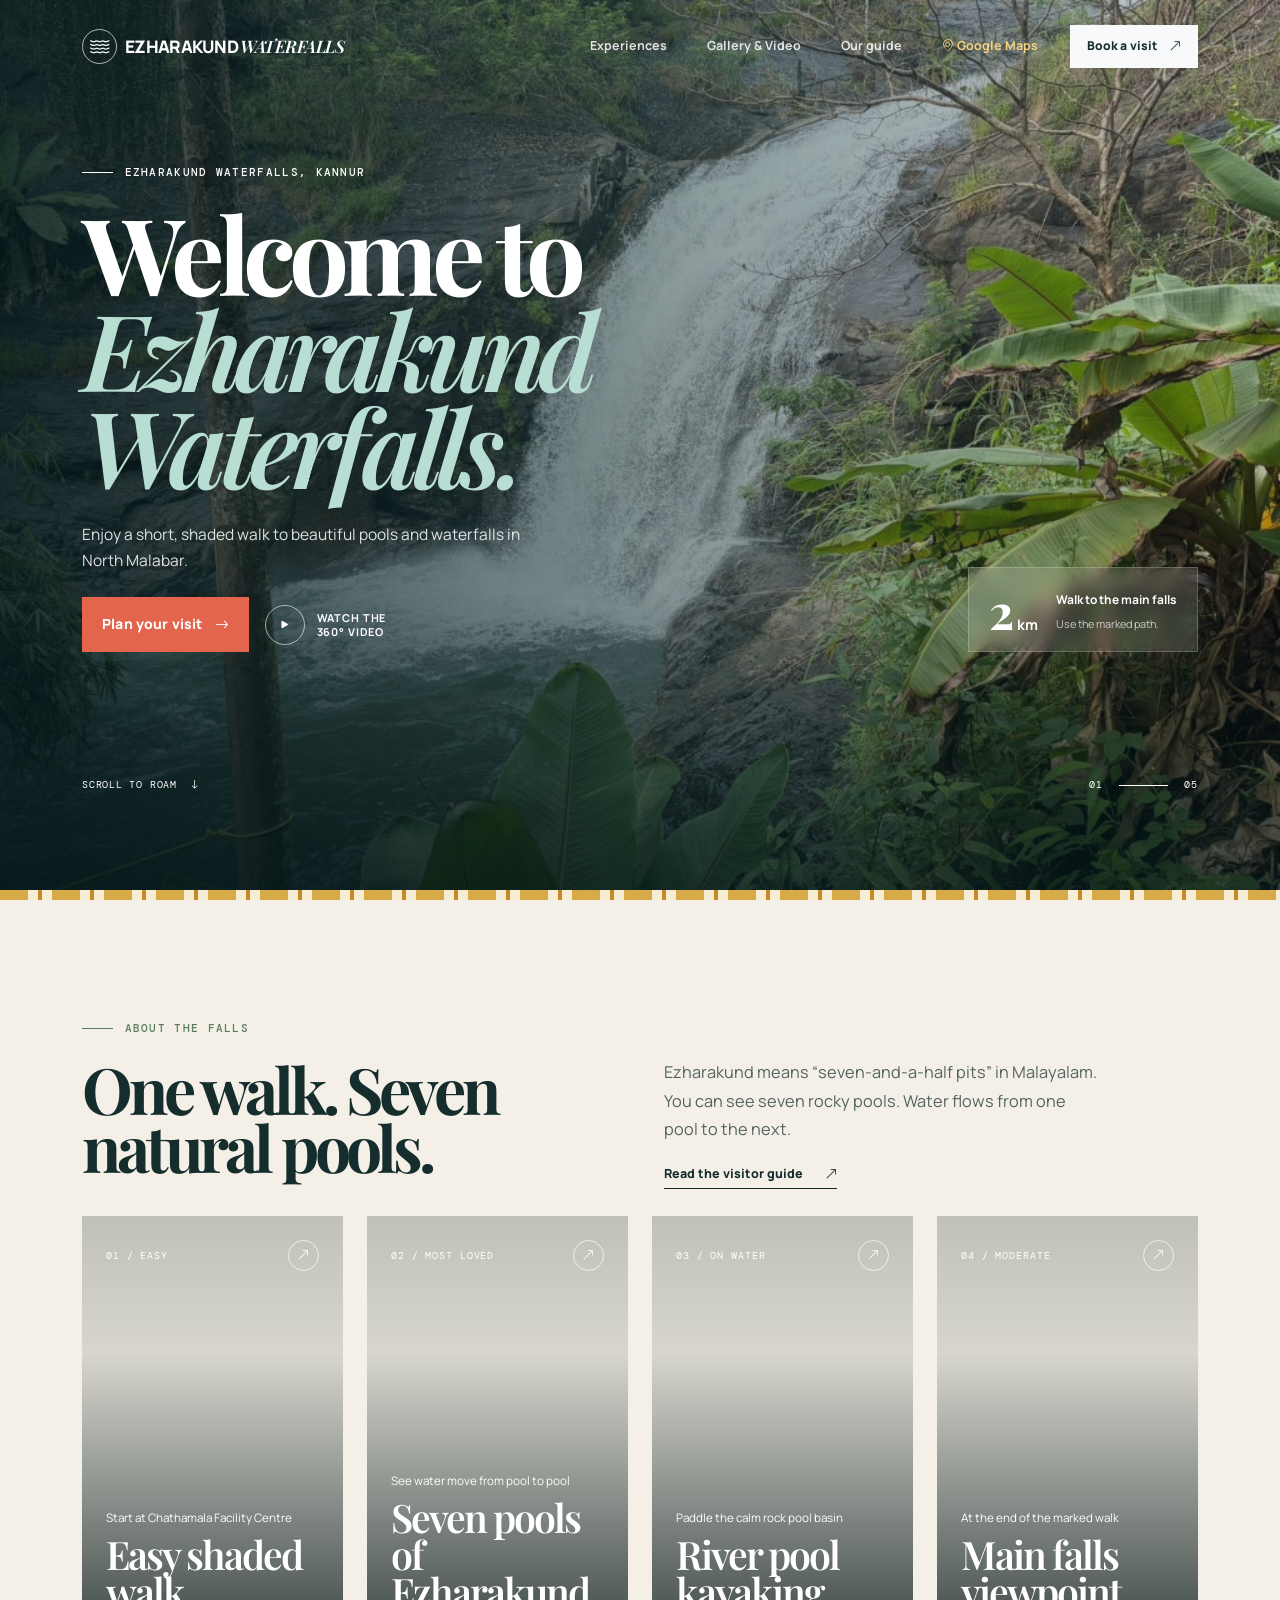
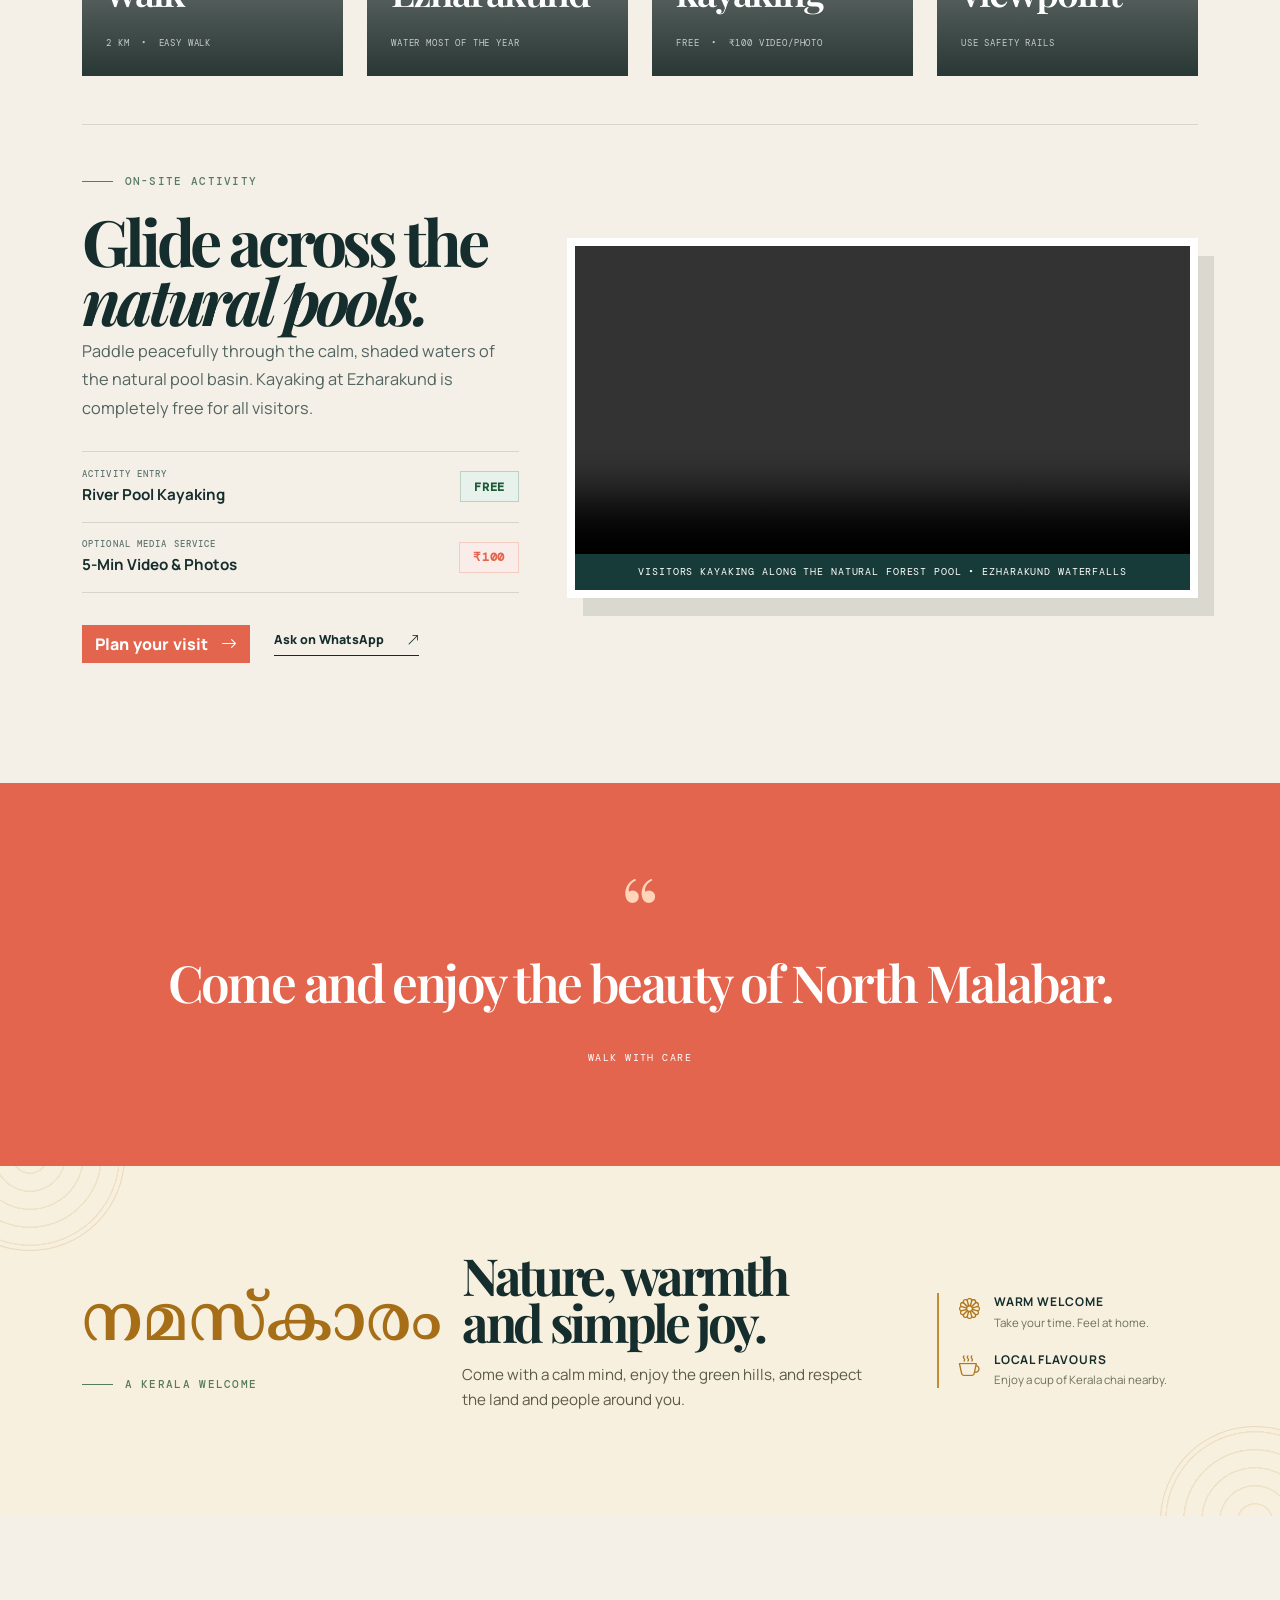
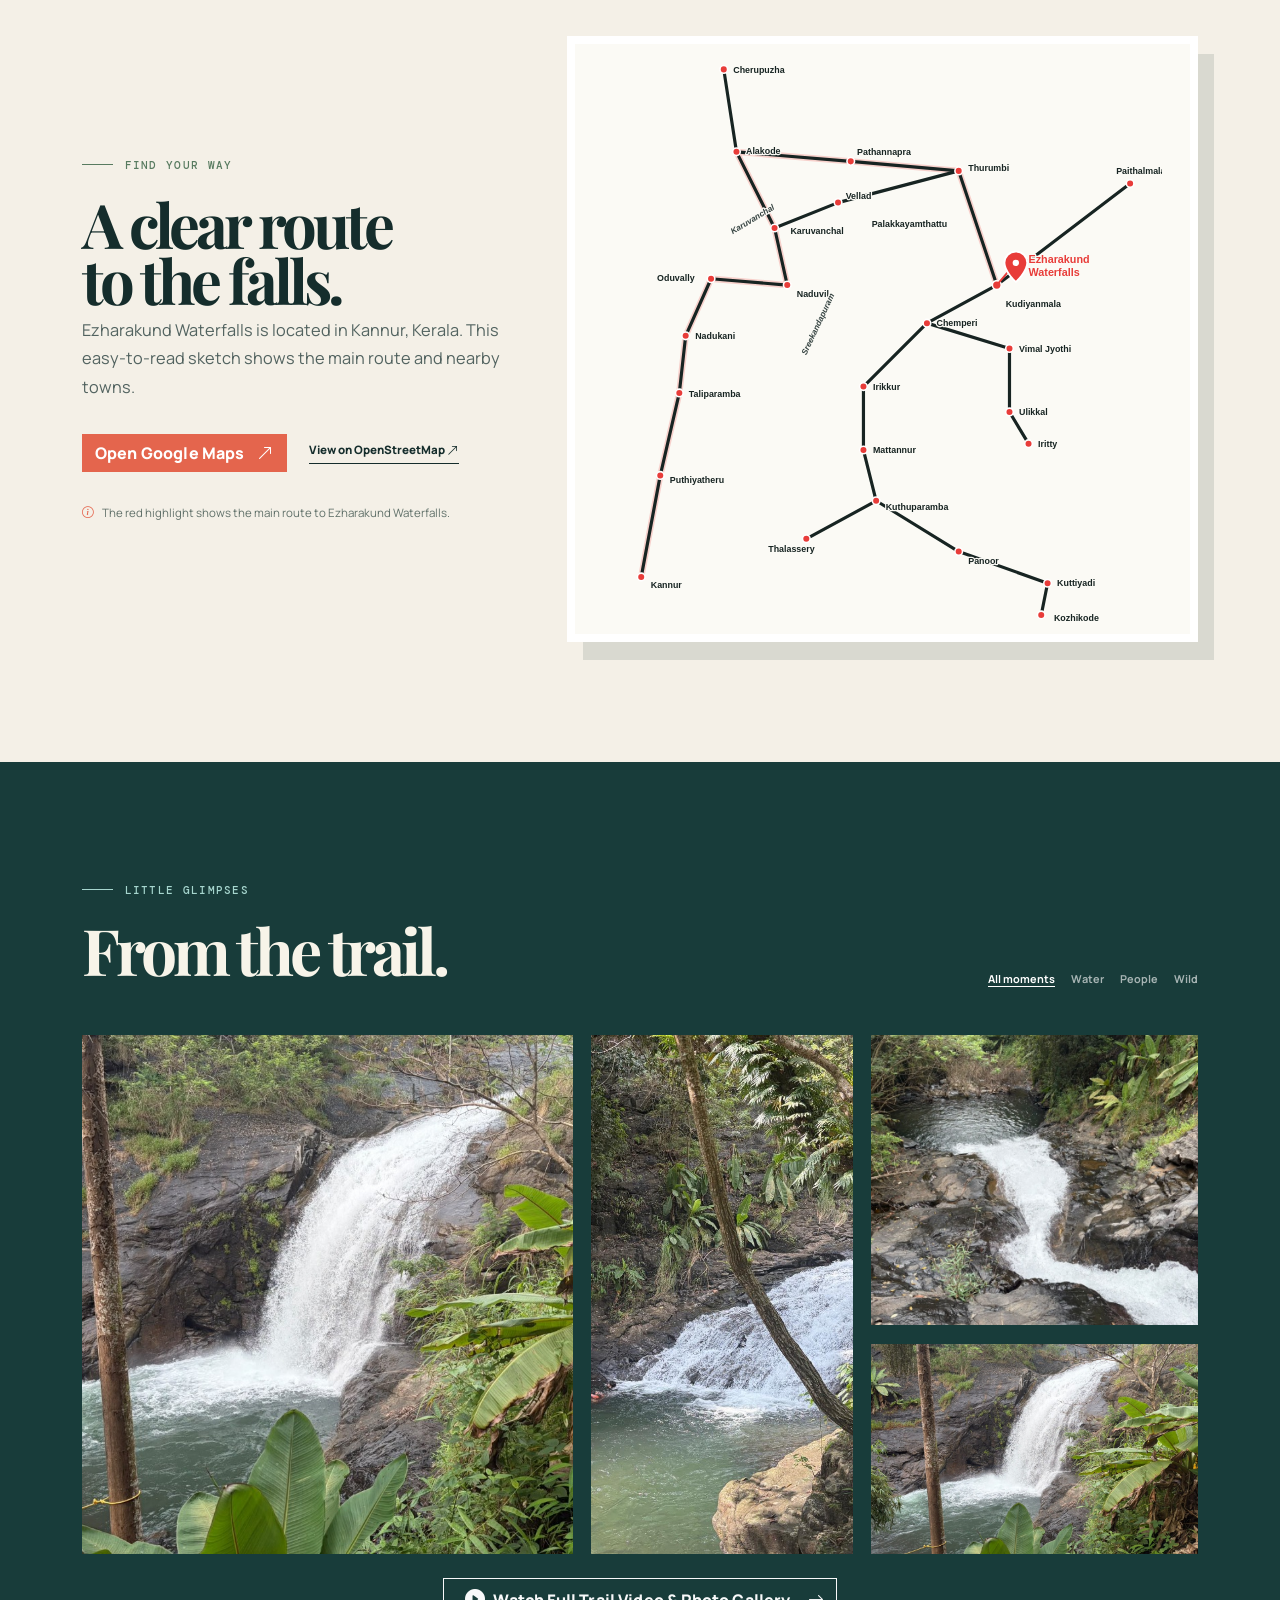
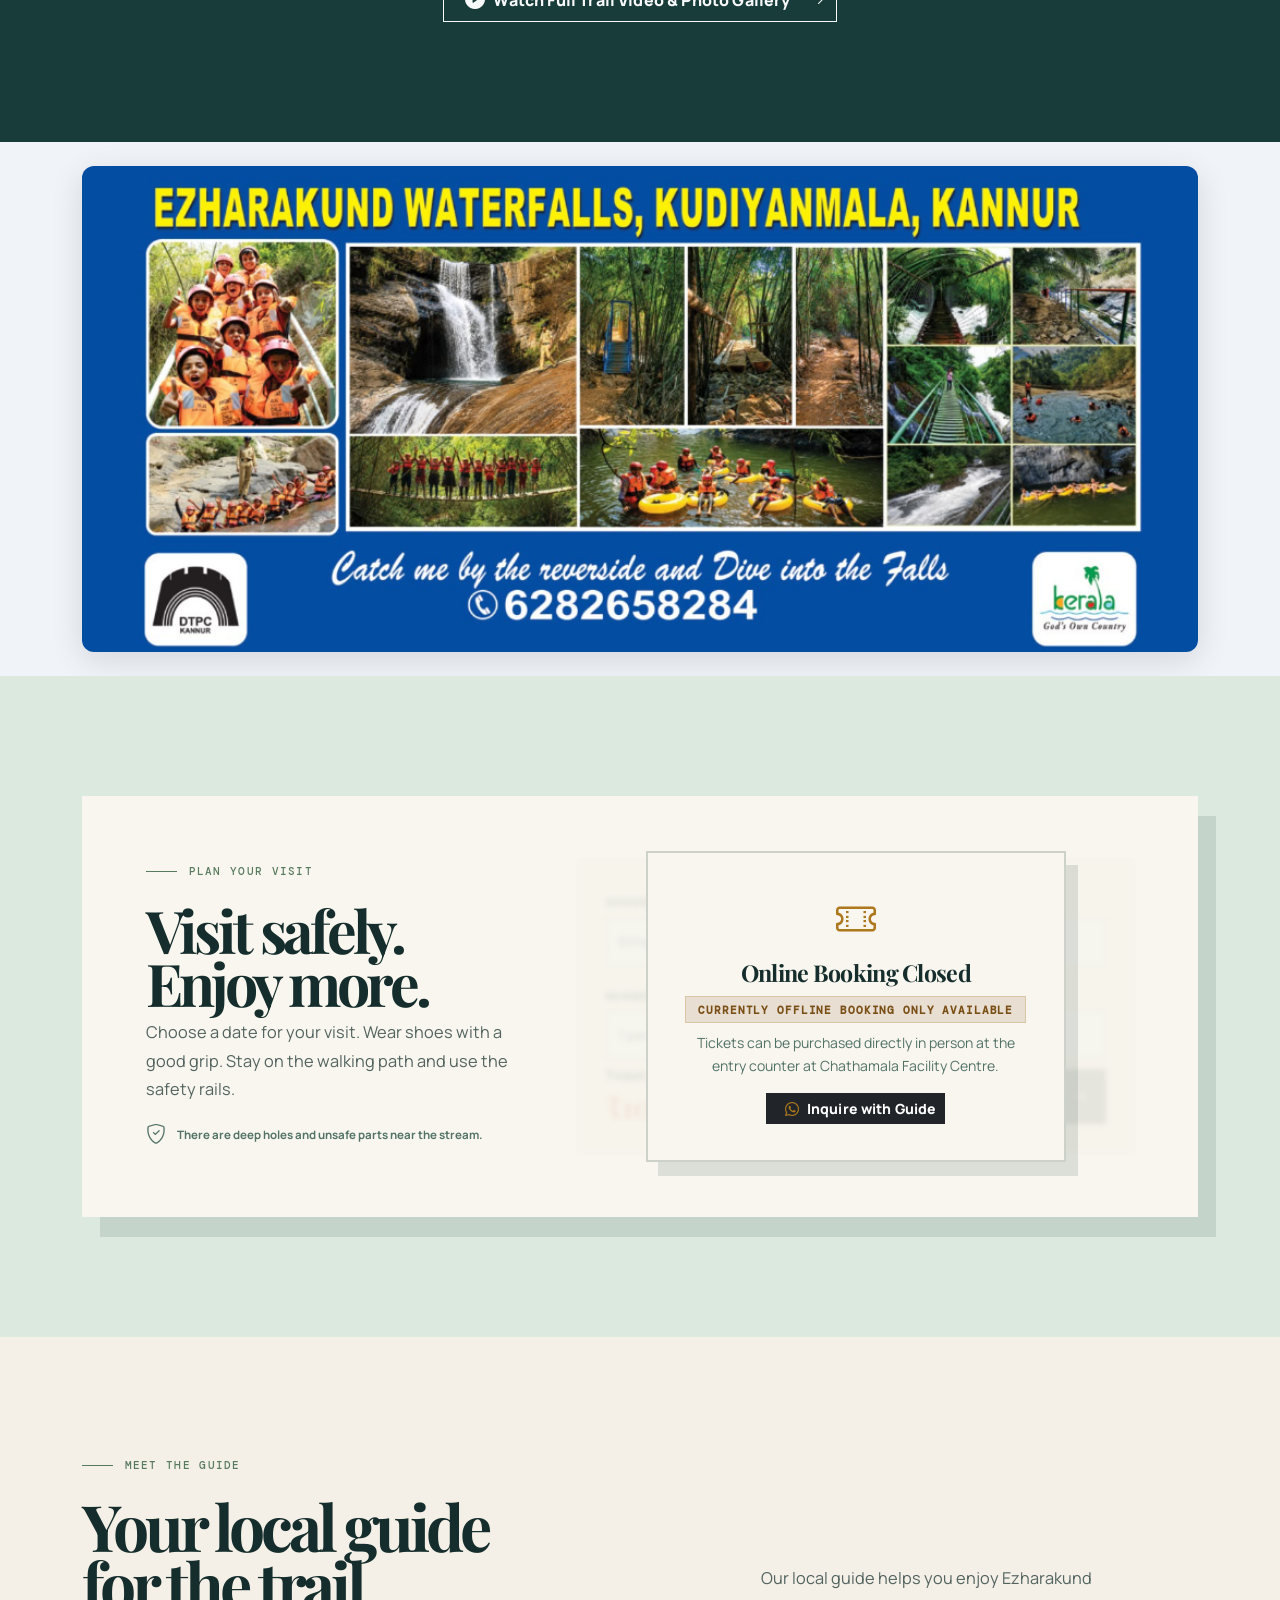
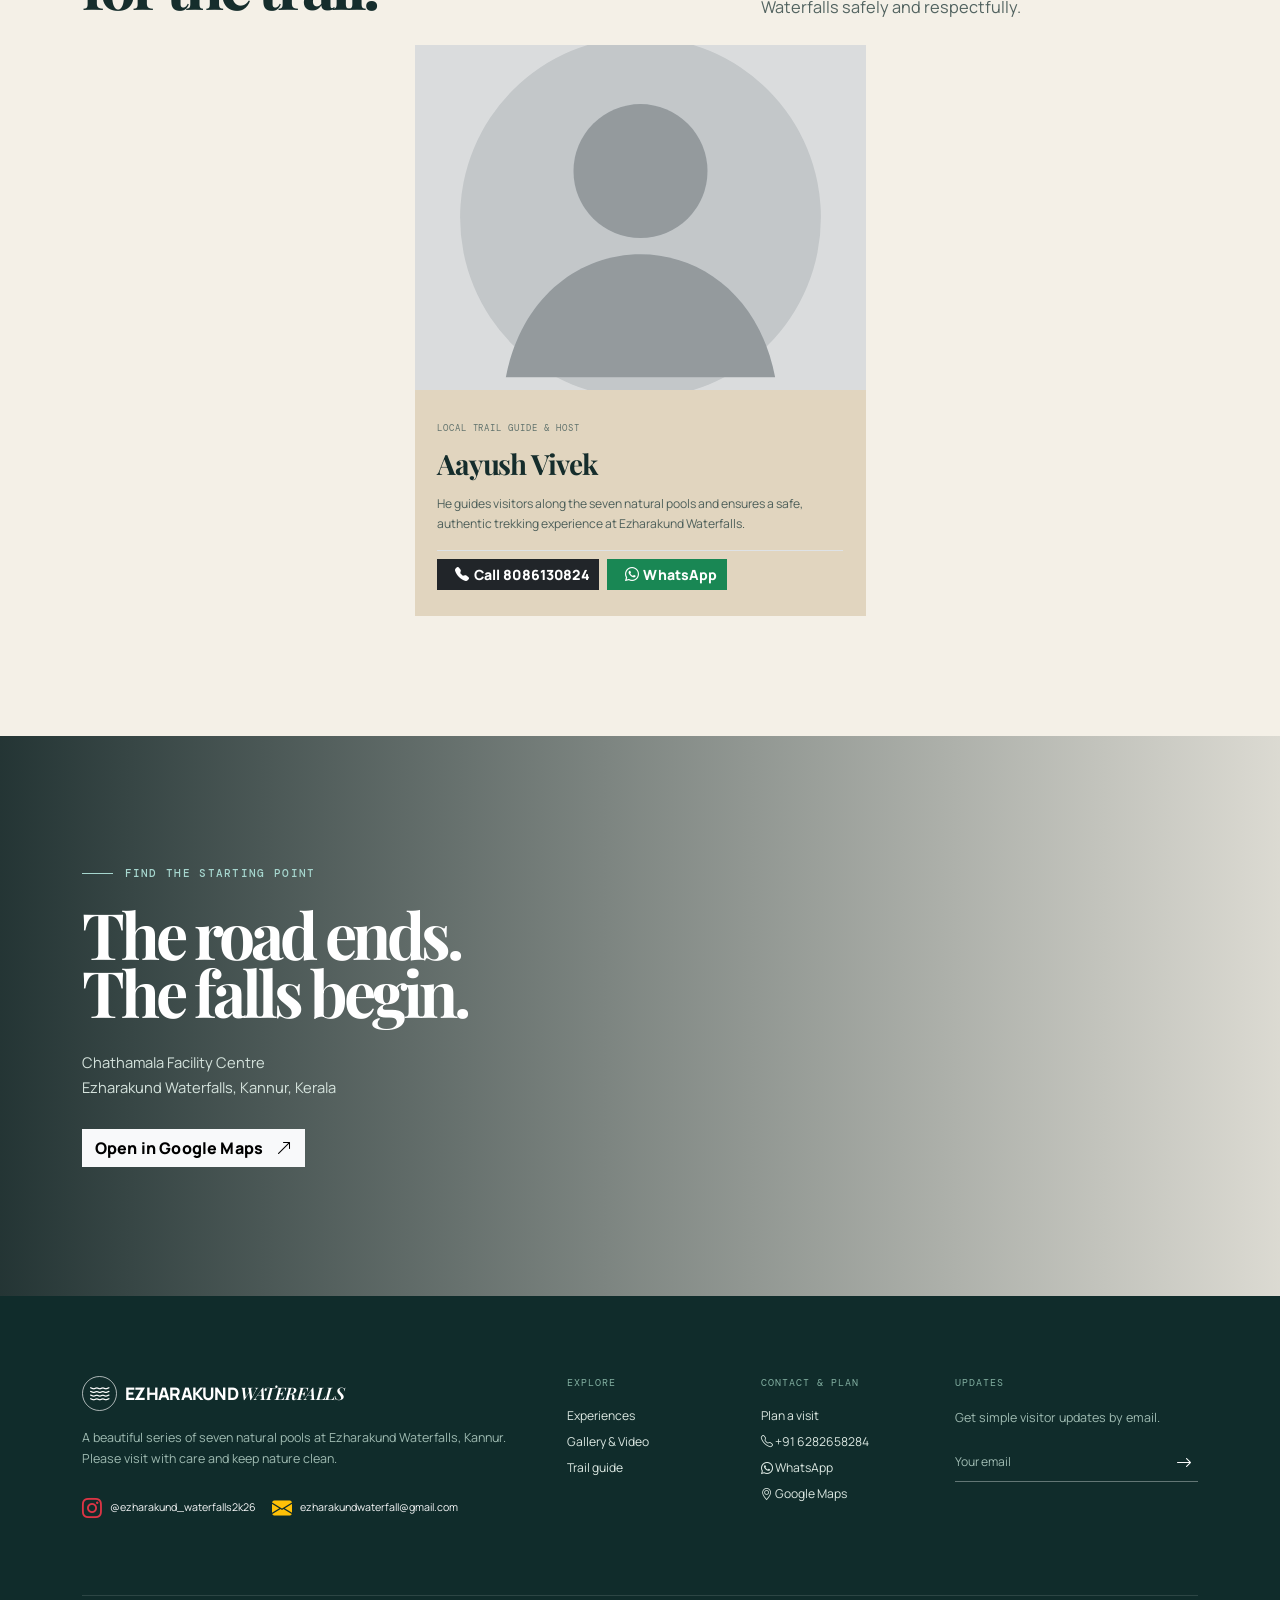
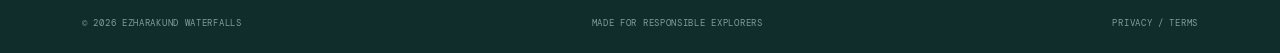
==== commit 7024766d: "Update Google Maps links to direct app URL" ====
--- a/index.html
+++ b/index.html
@@ -24,7 +24,7 @@
               <li class="nav-item"><a class="nav-link" href="#experiences">Experiences</a></li>
               <li class="nav-item"><a class="nav-link" href="gallery/">Gallery & Video</a></li>
               <li class="nav-item"><a class="nav-link" href="#guides">Our guide</a></li>
-              <li class="nav-item"><a class="nav-link nav-map-link" target="_blank" rel="noopener" href="https://www.google.com/maps/search/?api=1&amp;query=Ezharakund%20Waterfalls%2C%20Kannur%2C%20Kerala"><i class="bi bi-geo-alt"></i> Google Maps</a></li>
+              <li class="nav-item"><a class="nav-link nav-map-link" target="_blank" rel="noopener" href="https://maps.app.goo.gl/z74DJT5B6mwGvWf38"><i class="bi bi-geo-alt"></i> Google Maps</a></li>
               <li class="nav-item"><a class="btn btn-light nav-ticket" href="#book">Book a visit <i class="bi bi-arrow-up-right"></i></a></li>
             </ul>
           </div>
@@ -180,7 +180,7 @@
               <h2>A clear route<br>to the falls.</h2>
               <p class="lead-copy">Ezharakund Waterfalls is located in Kannur, Kerala. This easy-to-read sketch shows the main route and nearby towns.</p>
               <div class="map-actions">
-                <a class="btn btn-coral" target="_blank" rel="noopener" href="https://www.google.com/maps/search/?api=1&amp;query=Ezharakund%20Waterfalls%2C%20Kannur%2C%20Kerala">Open Google Maps <i class="bi bi-arrow-up-right"></i></a>
+                <a class="btn btn-coral" target="_blank" rel="noopener" href="https://maps.app.goo.gl/z74DJT5B6mwGvWf38">Open Google Maps <i class="bi bi-arrow-up-right"></i></a>
                 <a class="map-text-link" target="_blank" rel="noopener" href="https://www.openstreetmap.org/?mlat=12.148458&mlon=75.566144#map=14/12.148458/75.566144">View on OpenStreetMap <i class="bi bi-arrow-up-right"></i></a>
               </div>
               <p class="map-note"><i class="bi bi-info-circle"></i> The red highlight shows the main route to Ezharakund Waterfalls.</p>
@@ -306,7 +306,7 @@
       <section class="visit-section">
         <div class="visit-overlay"></div>
         <div class="container position-relative h-100 d-flex align-items-center">
-          <div class="visit-card"><p class="eyebrow light"><span></span> Find the starting point</p><h2>The road ends.<br>The falls begin.</h2><p>Chathamala Facility Centre<br>Ezharakund Waterfalls, Kannur, Kerala</p><a class="btn btn-light" target="_blank" rel="noopener" href="https://www.google.com/maps/search/?api=1&query=Ezharakund%20Waterfalls%2C%20Kannur%2C%20Kerala">Open in Google Maps <i class="bi bi-arrow-up-right"></i></a></div>
+          <div class="visit-card"><p class="eyebrow light"><span></span> Find the starting point</p><h2>The road ends.<br>The falls begin.</h2><p>Chathamala Facility Centre<br>Ezharakund Waterfalls, Kannur, Kerala</p><a class="btn btn-light" target="_blank" rel="noopener" href="https://maps.app.goo.gl/z74DJT5B6mwGvWf38">Open in Google Maps <i class="bi bi-arrow-up-right"></i></a></div>
         </div>
       </section>
     </main>
@@ -332,7 +332,7 @@
             </div>
           </div>
           <div class="col-6 col-lg-2"><h4>Explore</h4><a href="#experiences">Experiences</a><a href="gallery/">Gallery & Video</a><a href="#guides">Trail guide</a></div>
-          <div class="col-6 col-lg-2"><h4>Contact & Plan</h4><a href="#book">Plan a visit</a><a href="tel:+916282658284"><i class="bi bi-telephone"></i> +91 6282658284</a><a href="https://wa.me/916282658284" target="_blank" rel="noopener"><i class="bi bi-whatsapp"></i> WhatsApp</a><a href="https://www.google.com/maps/search/?api=1&query=Ezharakund%20Waterfalls%2C%20Kannur%2C%20Kerala" target="_blank" rel="noopener"><i class="bi bi-geo-alt"></i> Google Maps</a></div>
+          <div class="col-6 col-lg-2"><h4>Contact & Plan</h4><a href="#book">Plan a visit</a><a href="tel:+916282658284"><i class="bi bi-telephone"></i> +91 6282658284</a><a href="https://wa.me/916282658284" target="_blank" rel="noopener"><i class="bi bi-whatsapp"></i> WhatsApp</a><a href="https://maps.app.goo.gl/z74DJT5B6mwGvWf38" target="_blank" rel="noopener"><i class="bi bi-geo-alt"></i> Google Maps</a></div>
           <div class="col-lg-3"><h4>Updates</h4><p class="mb-3">Get simple visitor updates by email.</p><form class="newsletter"><input type="email" placeholder="Your email" aria-label="Your email"><button aria-label="Subscribe"><i class="bi bi-arrow-right"></i></button></form></div>
         </div>
         <div class="footer-bottom"><span>© 2026 EZHARAKUND WATERFALLS</span><span>MADE FOR RESPONSIBLE EXPLORERS</span><span>PRIVACY / TERMS</span></div>
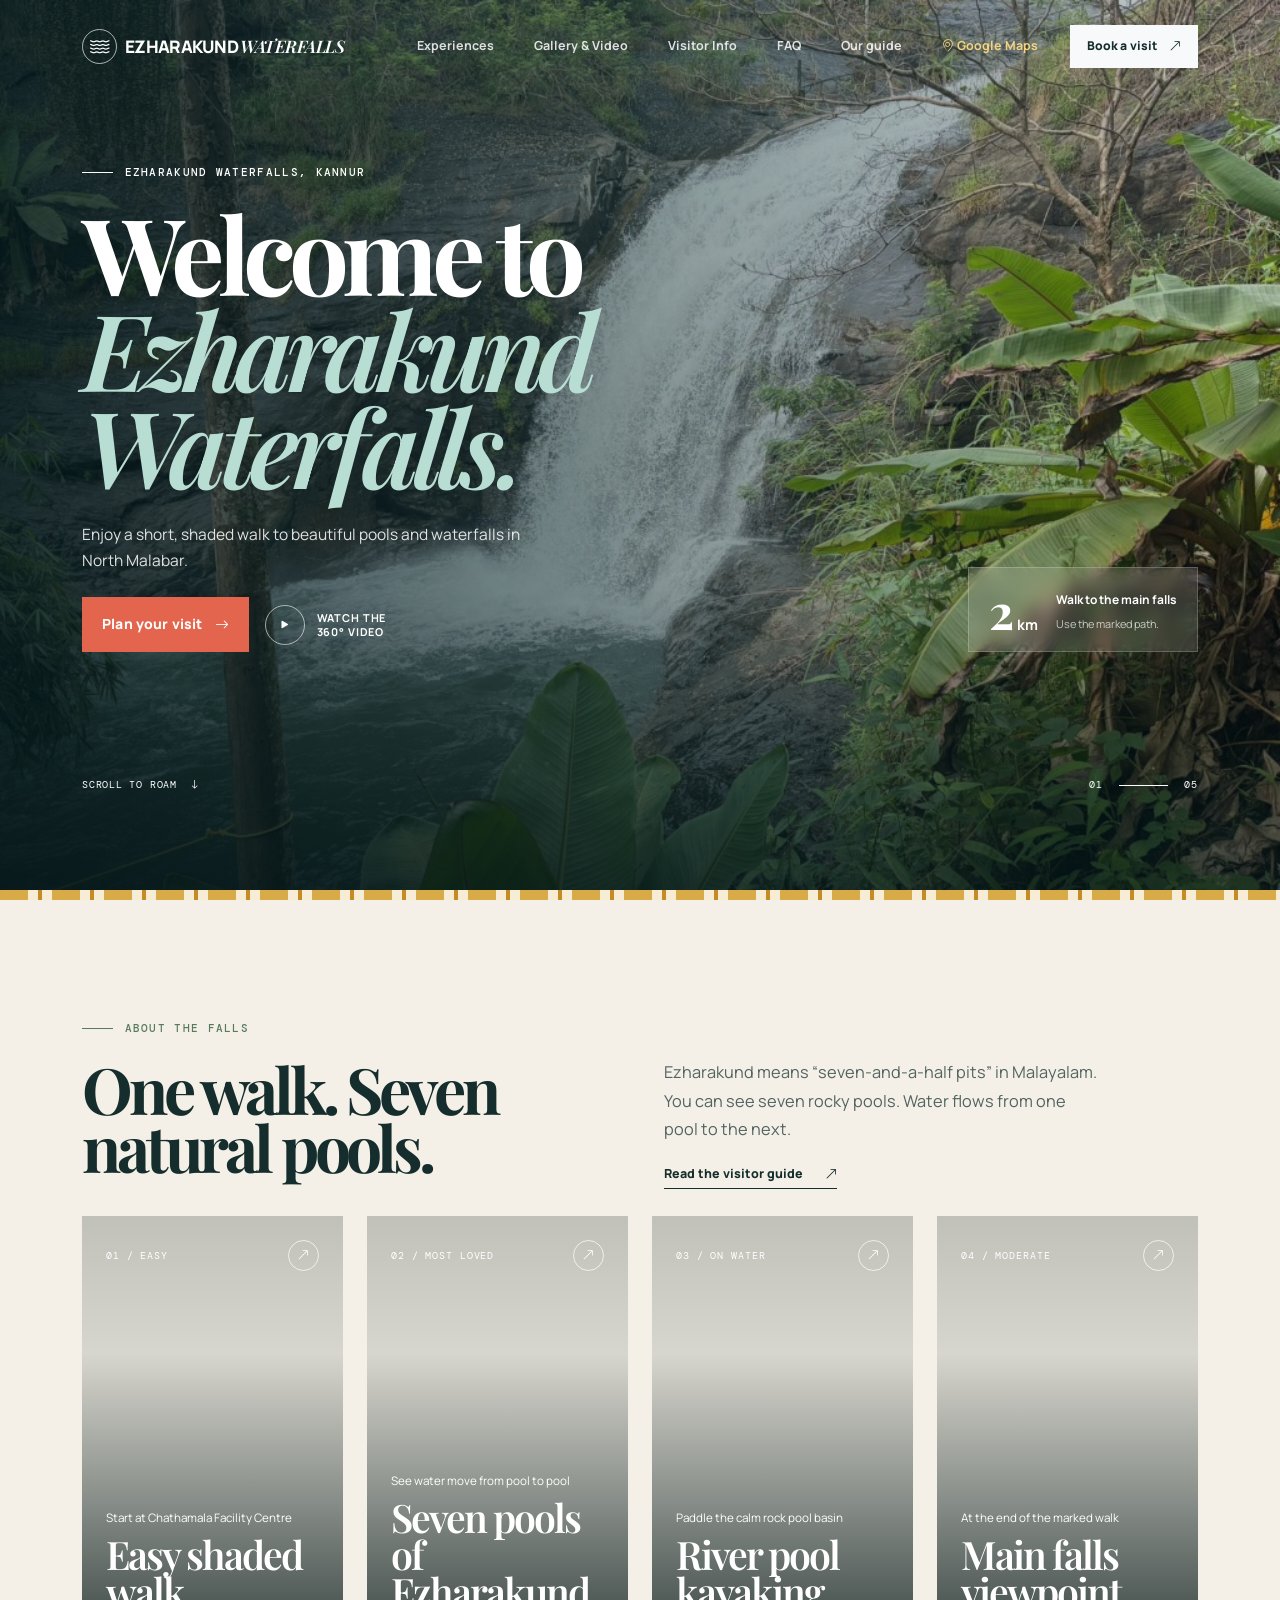
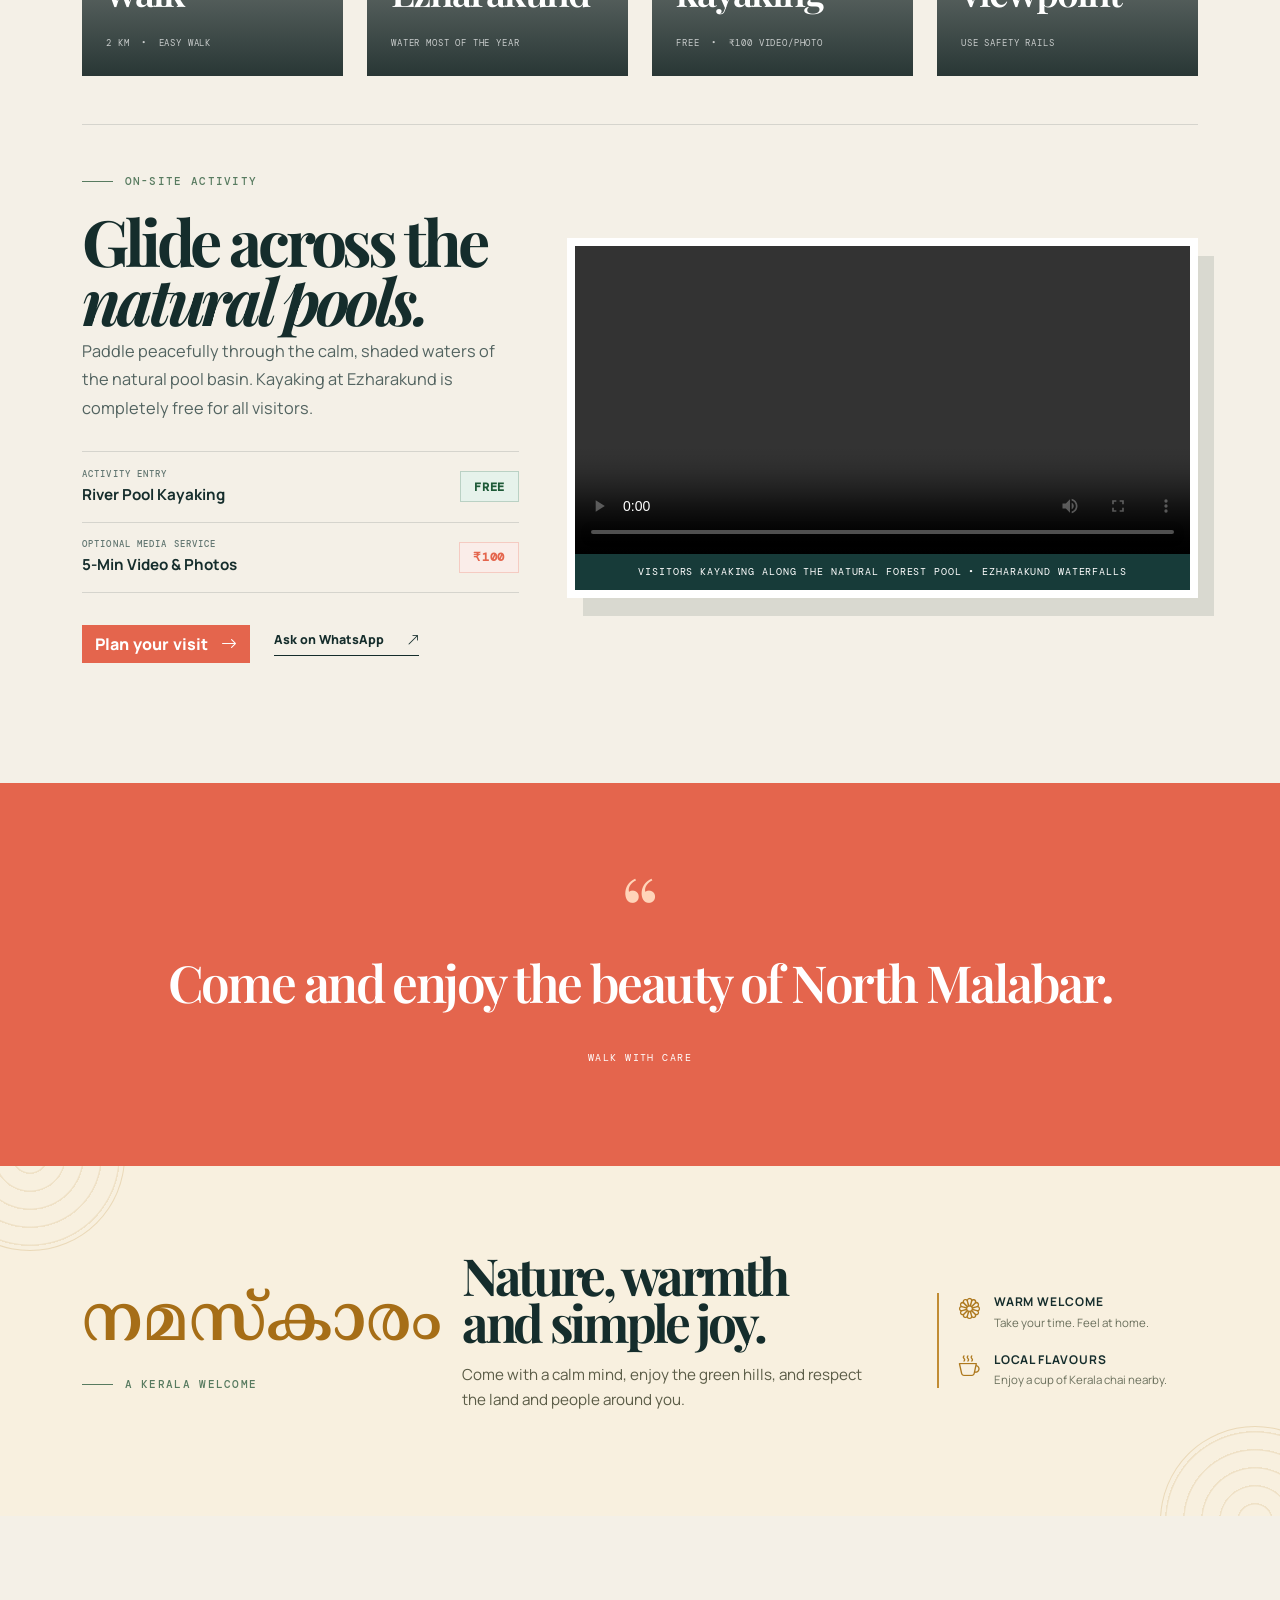
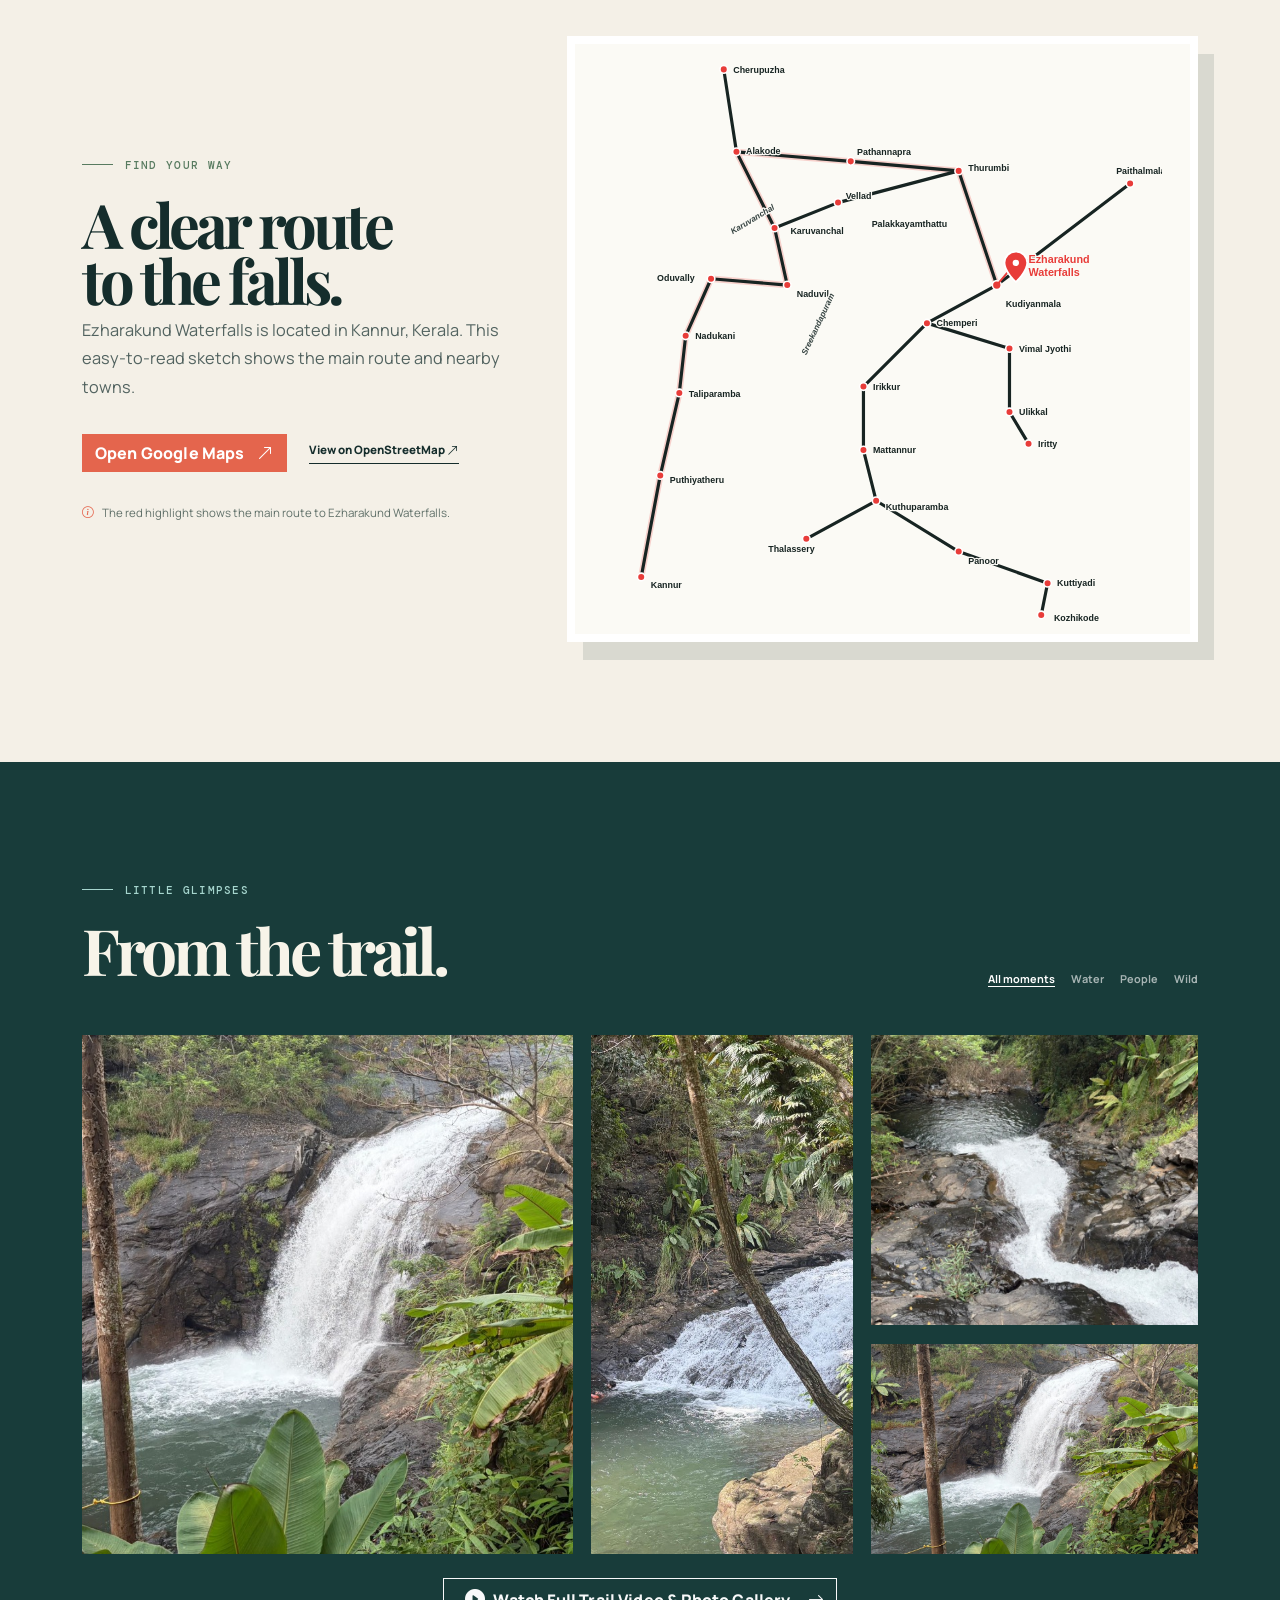
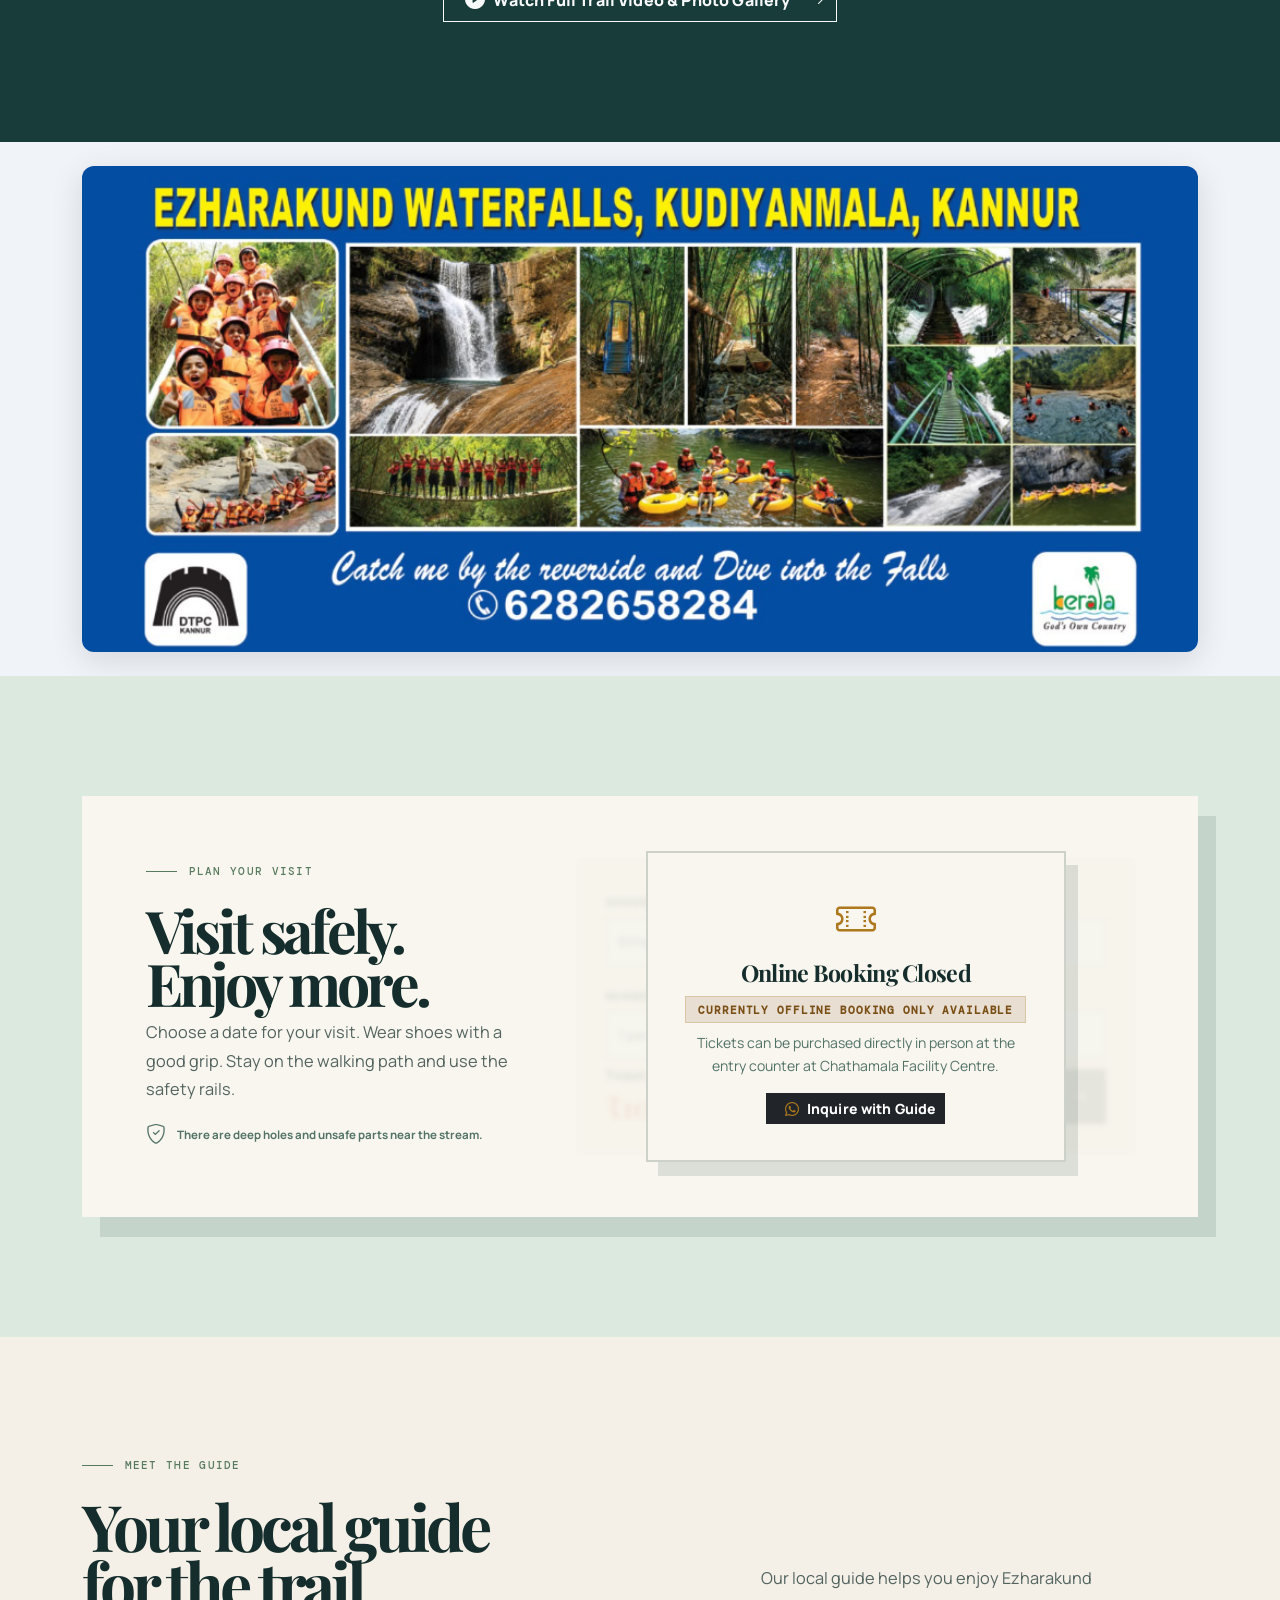
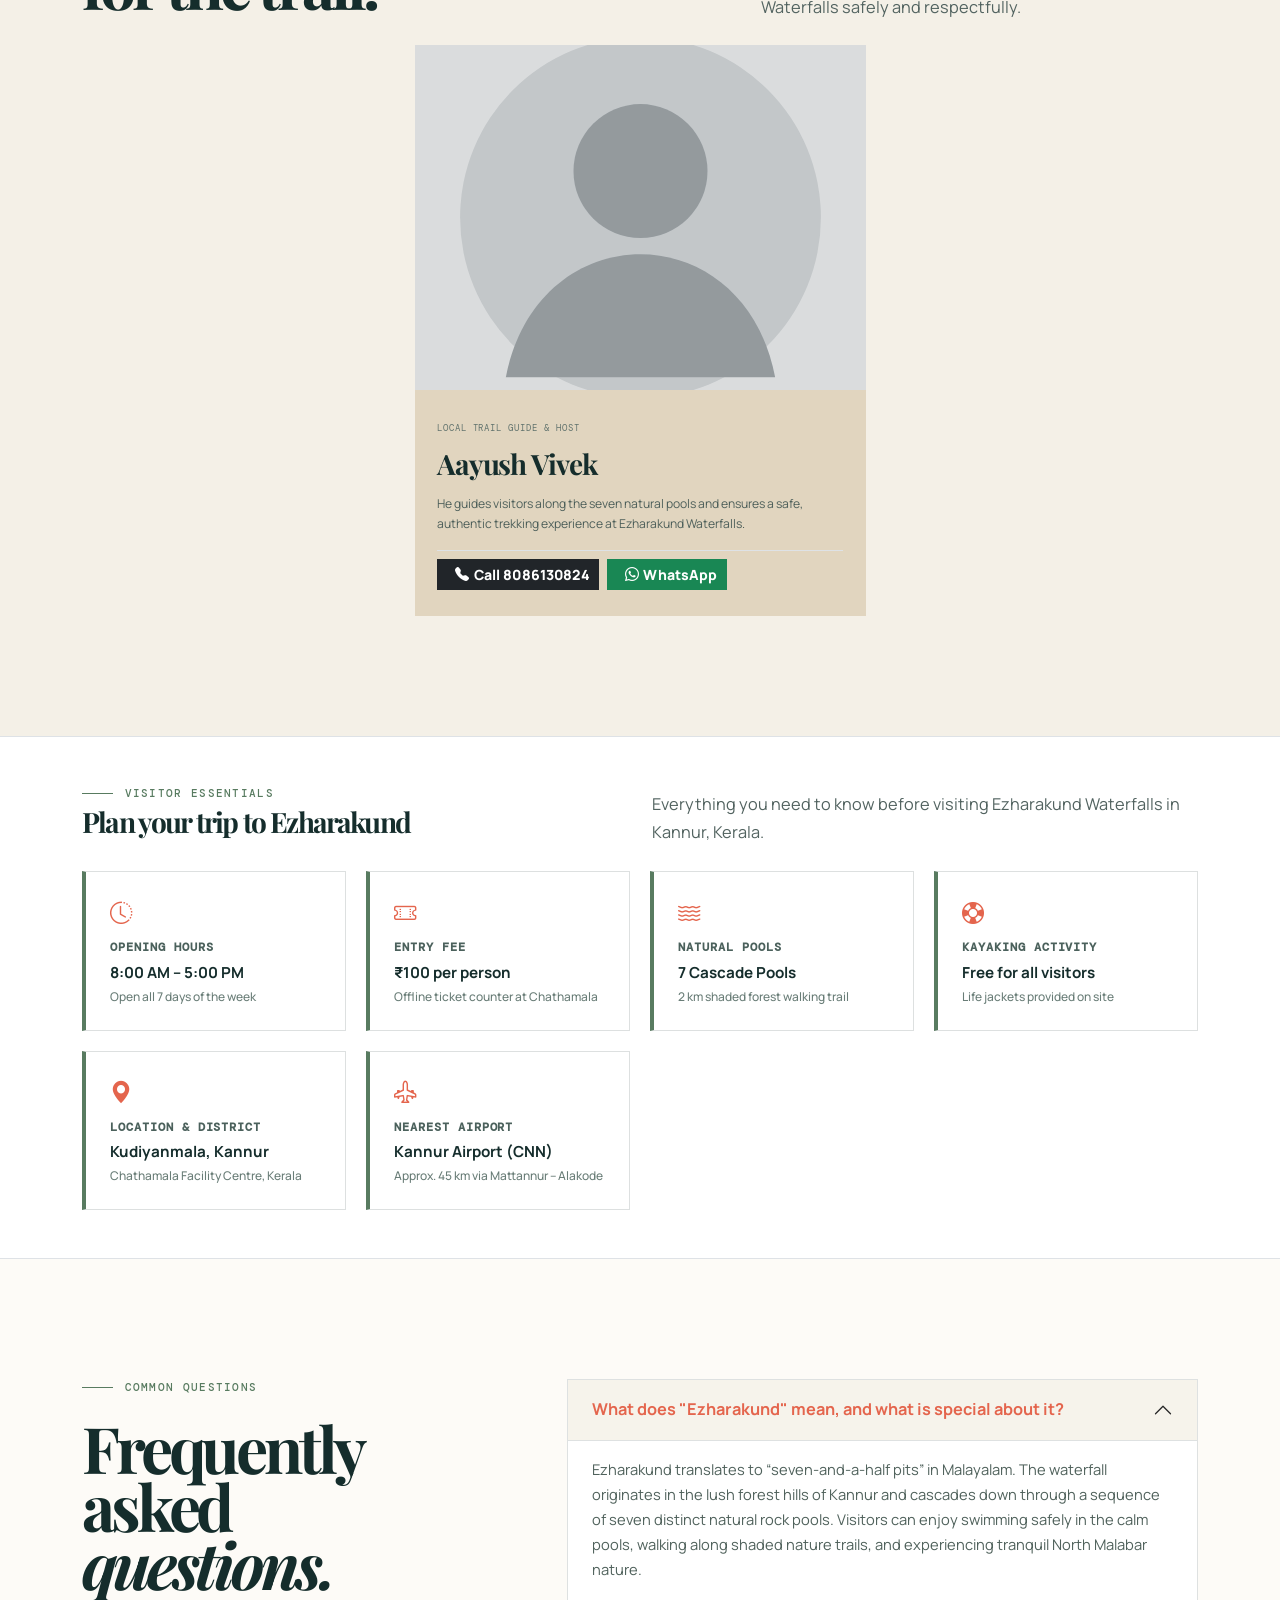
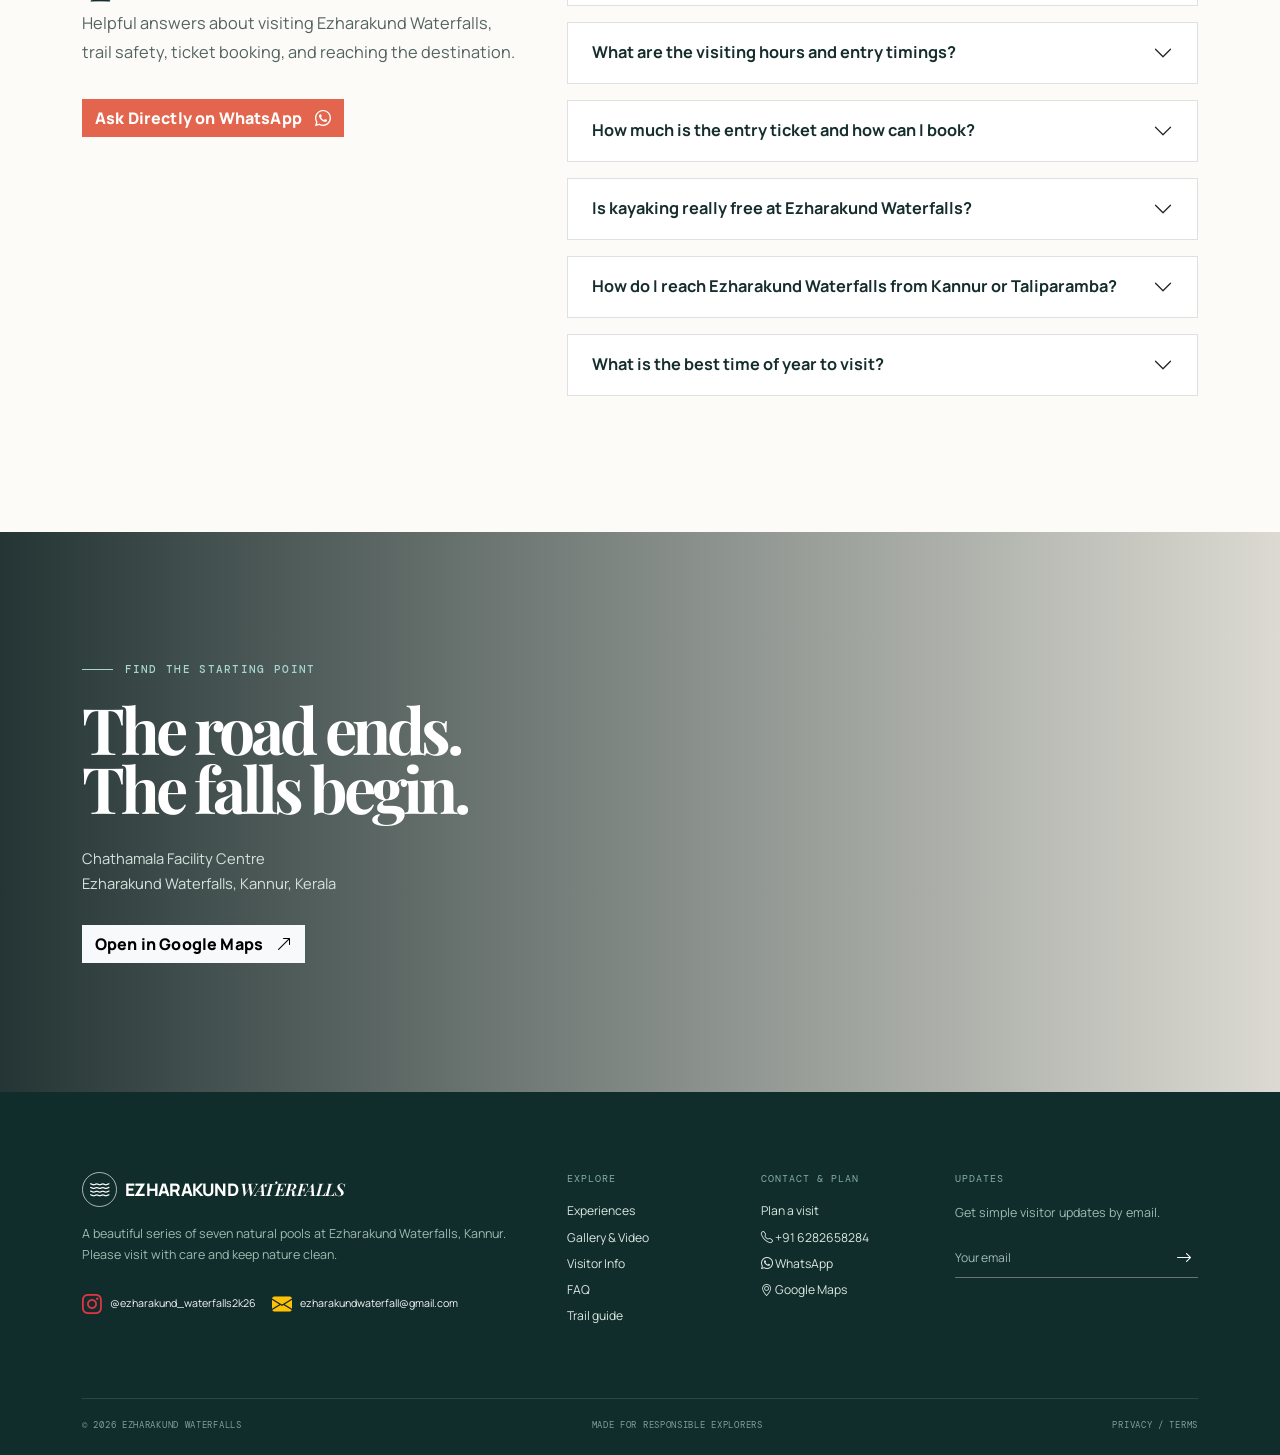
==== commit b9f522d6: "Add responsive multi-size favicons and comprehensive technical & on-page SEO optimization" ====
--- a/index.html
+++ b/index.html
@@ -3,12 +3,179 @@
   <head>
     <meta charset="utf-8">
     <meta name="viewport" content="width=device-width, initial-scale=1">
-    <meta name="description" content="Ezharakund Waterfalls visitor guide, gallery, and tickets in Kannur, Kerala.">
-    <title>Ezharakund Waterfalls | Kannur, Kerala</title>
+
+    <!-- Primary SEO Meta Tags -->
+    <title>Ezharakund Waterfalls | Official Visitor Guide, Timings &amp; Location, Kannur</title>
+    <meta name="title" content="Ezharakund Waterfalls | Official Visitor Guide, Timings &amp; Location, Kannur">
+    <meta name="description" content="Official visitor guide to Ezharakund Waterfalls (ഏഴരക്കുണ്ട് വെള്ളച്ചാട്ടം) in Kannur, Kerala. Explore 7 natural rock pools, shaded forest trek, free river kayaking, entry timings, ticket price, and direct route map.">
+    <meta name="keywords" content="Ezharakund Waterfalls, Ezharakkund Waterfalls, Ezharakund Kannur, ഏഴരക്കുണ്ട് വെള്ളച്ചാട്ടം, waterfalls in Kannur, Kudiyanmala waterfalls, Chathamala waterfalls, Paithalmala waterfalls, North Malabar waterfalls, river pool kayaking Kerala, Ezharakund entry fee, Ezharakund timings">
+    <meta name="author" content="Ezharakund Waterfalls">
+    <meta name="robots" content="index, follow, max-image-preview:large, max-snippet:-1, max-video-preview:-1">
+    <link rel="canonical" href="https://ezharakundwaterfalls.in/">
+
+    <!-- Favicon & Touch Icons -->
+    <link rel="icon" type="image/x-icon" href="favicon.ico">
+    <link rel="icon" type="image/png" sizes="32x32" href="assets/images/favicon-32x32.png">
+    <link rel="icon" type="image/png" sizes="16x16" href="assets/images/favicon-16x16.png">
+    <link rel="apple-touch-icon" sizes="180x180" href="assets/images/apple-touch-icon.png">
+    <link rel="manifest" href="site.webmanifest">
+    <meta name="theme-color" content="#183c3a">
+    <meta name="msapplication-TileColor" content="#183c3a">
+
+    <!-- Open Graph / Facebook -->
+    <meta property="og:type" content="website">
+    <meta property="og:site_name" content="Ezharakund Waterfalls">
+    <meta property="og:url" content="https://ezharakundwaterfalls.in/">
+    <meta property="og:title" content="Ezharakund Waterfalls | Official Visitor Guide — Kannur, Kerala">
+    <meta property="og:description" content="Discover the 7 natural cascade pools, tranquil forest trek, and free river kayaking at Ezharakund Waterfalls in North Malabar. Check timings, location, and offline tickets.">
+    <meta property="og:image" content="https://ezharakundwaterfalls.in/assets/images/ezharakund-hero.jpg">
+    <meta property="og:image:secure_url" content="https://ezharakundwaterfalls.in/assets/images/ezharakund-hero.jpg">
+    <meta property="og:image:width" content="1024">
+    <meta property="og:image:height" content="768">
+    <meta property="og:image:alt" content="Main cascade waterfall and emerald pool at Ezharakund Waterfalls, Kannur">
+    <meta property="og:locale" content="en_IN">
+    <meta property="og:locale:alternate" content="ml_IN">
+
+    <!-- Twitter Card -->
+    <meta name="twitter:card" content="summary_large_image">
+    <meta name="twitter:title" content="Ezharakund Waterfalls | Official Visitor Guide — Kannur, Kerala">
+    <meta name="twitter:description" content="7 natural pools, shaded trekking walk, and free river kayaking in Kannur, Kerala. View guide, timings, and map.">
+    <meta name="twitter:image" content="https://ezharakundwaterfalls.in/assets/images/ezharakund-hero.jpg">
+
+    <!-- Preconnect for Performance & Core Web Vitals -->
+    <link rel="preconnect" href="https://fonts.googleapis.com">
+    <link rel="preconnect" href="https://fonts.gstatic.com" crossorigin>
+    <link rel="preconnect" href="https://cdn.jsdelivr.net">
+
+    <!-- Fonts & CSS -->
     <link href="https://fonts.googleapis.com/css2?family=DM+Mono:wght@400;500&family=Manrope:wght@400;500;600;700;800&family=Noto+Serif+Malayalam:wght@500;600&family=Playfair+Display:ital,wght@0,600;0,700;1,600&display=swap" rel="stylesheet">
     <link href="https://cdn.jsdelivr.net/npm/bootstrap@5.3.3/dist/css/bootstrap.min.css" rel="stylesheet">
     <link href="https://cdn.jsdelivr.net/npm/bootstrap-icons@1.11.3/font/bootstrap-icons.min.css" rel="stylesheet">
     <link href="assets/css/style.css" rel="stylesheet">
+
+    <!-- Structured Data (JSON-LD) for Rich Google Search Results -->
+    <script type="application/ld+json">
+    {
+      "@context": "https://schema.org",
+      "@graph": [
+        {
+          "@type": ["TouristAttraction", "NaturalFeature"],
+          "@id": "https://ezharakundwaterfalls.in/#attraction",
+          "name": "Ezharakund Waterfalls",
+          "alternateName": [
+            "Ezharakkund Waterfalls",
+            "ഏഴരക്കുണ്ട് വെള്ളച്ചാട്ടം",
+            "Ezharakund Falls",
+            "Ezharakundu Waterfalls Kannur"
+          ],
+          "url": "https://ezharakundwaterfalls.in/",
+          "description": "Ezharakund Waterfalls is a scenic cascading waterfall with seven natural rock pools located near Kudiyanmala and Chathamala in Kannur district, Kerala. Known for its shaded nature walk, rock pools, and river kayaking.",
+          "image": [
+            "https://ezharakundwaterfalls.in/assets/images/ezharakund-hero.jpg",
+            "https://ezharakundwaterfalls.in/assets/images/gallery-natural-pool.jpg",
+            "https://ezharakundwaterfalls.in/assets/images/gallery-rock-basin.jpg"
+          ],
+          "address": {
+            "@type": "PostalAddress",
+            "streetAddress": "Chathamala Facility Centre, Near Kudiyanmala",
+            "addressLocality": "Kudiyanmala, Alakode",
+            "addressRegion": "Kerala",
+            "postalCode": "670582",
+            "addressCountry": "IN"
+          },
+          "geo": {
+            "@type": "GeoCoordinates",
+            "latitude": 12.148458,
+            "longitude": 75.566144
+          },
+          "hasMap": "https://maps.app.goo.gl/z74DJT5B6mwGvWf38",
+          "telephone": "+918086130824",
+          "isAccessibleForFree": false,
+          "publicAccess": true,
+          "openingHoursSpecification": [
+            {
+              "@type": "OpeningHoursSpecification",
+              "dayOfWeek": ["Monday", "Tuesday", "Wednesday", "Thursday", "Friday", "Saturday", "Sunday"],
+              "opens": "08:00",
+              "closes": "17:00"
+            }
+          ]
+        },
+        {
+          "@type": "FAQPage",
+          "@id": "https://ezharakundwaterfalls.in/#faq",
+          "mainEntity": [
+            {
+              "@type": "Question",
+              "name": "What does Ezharakund mean and what are the seven pools?",
+              "acceptedAnswer": {
+                "@type": "Answer",
+                "text": "Ezharakund translates to 'seven-and-a-half pits' in Malayalam. The waterfall flows through a series of seven distinct natural rock pools nestled in the Western Ghats forest of Kannur."
+              }
+            },
+            {
+              "@type": "Question",
+              "name": "What are the visiting hours of Ezharakund Waterfalls?",
+              "acceptedAnswer": {
+                "@type": "Answer",
+                "text": "The waterfalls and trail are open daily from 8:00 AM to 5:00 PM."
+              }
+            },
+            {
+              "@type": "Question",
+              "name": "How to purchase tickets for Ezharakund Waterfalls?",
+              "acceptedAnswer": {
+                "@type": "Answer",
+                "text": "Entry tickets are available offline in person at the entry counter at Chathamala Facility Centre. The standard ticket rate is ₹100 per person."
+              }
+            },
+            {
+              "@type": "Question",
+              "name": "Is kayaking available at Ezharakund Waterfalls?",
+              "acceptedAnswer": {
+                "@type": "Answer",
+                "text": "Yes! River pool kayaking is completely free for visitors with safety life jackets. An optional 5-minute video and photo capture service is provided for ₹100."
+              }
+            },
+            {
+              "@type": "Question",
+              "name": "How do I reach Ezharakund Waterfalls?",
+              "acceptedAnswer": {
+                "@type": "Answer",
+                "text": "Ezharakund Waterfalls is located at Chathamala, near Kudiyanmala in Kannur, Kerala. From Kannur city (55 km) or Taliparamba (35 km), drive via Alakode – Kudiyanmala – Chathamala. Kannur International Airport (CNN) is 45 km away."
+              }
+            },
+            {
+              "@type": "Question",
+              "name": "Who can I contact for local trail guidance at Ezharakund?",
+              "acceptedAnswer": {
+                "@type": "Answer",
+                "text": "You can contact local trail guide Aayush Vivek directly at +91 8086130824 or reach out via WhatsApp at +91 6282658284."
+              }
+            }
+          ]
+        },
+        {
+          "@type": "BreadcrumbList",
+          "@id": "https://ezharakundwaterfalls.in/#breadcrumb",
+          "itemListElement": [
+            {
+              "@type": "ListItem",
+              "position": 1,
+              "name": "Home",
+              "item": "https://ezharakundwaterfalls.in/"
+            },
+            {
+              "@type": "ListItem",
+              "position": 2,
+              "name": "Gallery & Video",
+              "item": "https://ezharakundwaterfalls.in/gallery/"
+            }
+          ]
+        }
+      ]
+    }
+    </script>
   </head>
   <body>
     <header class="hero" id="home">
@@ -23,6 +190,8 @@
             <ul class="navbar-nav ms-auto align-items-lg-center gap-lg-4">
               <li class="nav-item"><a class="nav-link" href="#experiences">Experiences</a></li>
               <li class="nav-item"><a class="nav-link" href="gallery/">Gallery & Video</a></li>
+              <li class="nav-item"><a class="nav-link" href="#essentials">Visitor Info</a></li>
+              <li class="nav-item"><a class="nav-link" href="#faq">FAQ</a></li>
               <li class="nav-item"><a class="nav-link" href="#guides">Our guide</a></li>
               <li class="nav-item"><a class="nav-link nav-map-link" target="_blank" rel="noopener" href="https://maps.app.goo.gl/z74DJT5B6mwGvWf38"><i class="bi bi-geo-alt"></i> Google Maps</a></li>
               <li class="nav-item"><a class="btn btn-light nav-ticket" href="#book">Book a visit <i class="bi bi-arrow-up-right"></i></a></li>
@@ -209,10 +378,10 @@
             </div>
           </div>
           <div class="gallery-grid">
-            <figure class="gallery-item large" data-category="water"><img src="assets/images/ezharakund-hero.jpg" alt="Main cascade waterfall"><figcaption>The Main Cascade <span>01</span></figcaption></figure>
-            <figure class="gallery-item tall" data-category="people"><img src="assets/images/gallery-natural-pool.jpg" alt="Visitors in natural forest pool"><figcaption>Swimming in the Pools <span>02</span></figcaption></figure>
-            <figure class="gallery-item" data-category="wild"><img src="assets/images/gallery-rock-basin.jpg" alt="Rock pool basin"><figcaption>Rock Pool Basin <span>03</span></figcaption></figure>
-            <figure class="gallery-item" data-category="water"><img src="assets/images/ezharakund-hero.jpg" alt="Cascade flow"><figcaption>Follow the sound <span>04</span></figcaption></figure>
+            <figure class="gallery-item large" data-category="water"><img src="assets/images/ezharakund-hero.jpg" alt="Main cascade waterfall at Ezharakund Waterfalls, Kannur, Kerala" loading="lazy" width="1024" height="768"><figcaption>The Main Cascade <span>01</span></figcaption></figure>
+            <figure class="gallery-item tall" data-category="people"><img src="assets/images/gallery-natural-pool.jpg" alt="Visitors swimming safely in the natural rock pool at Ezharakund Waterfalls" loading="lazy" width="768" height="1024"><figcaption>Swimming in the Pools <span>02</span></figcaption></figure>
+            <figure class="gallery-item" data-category="wild"><img src="assets/images/gallery-rock-basin.jpg" alt="Rocky cascade and natural pool basin at Ezharakund Waterfalls" loading="lazy" width="768" height="1024"><figcaption>Rock Pool Basin <span>03</span></figcaption></figure>
+            <figure class="gallery-item" data-category="water"><img src="assets/images/ezharakund-hero.jpg" alt="Lush forest stream and cascade along the Ezharakund trail" loading="lazy" width="1024" height="768"><figcaption>Follow the sound <span>04</span></figcaption></figure>
           </div>
           <div class="text-center mt-4">
             <a href="gallery/" class="btn btn-outline-light d-inline-flex align-items-center gap-2">
@@ -283,7 +452,7 @@
           <div class="row justify-content-center">
             <div class="col-md-6 col-lg-5">
               <article class="guide-card">
-                <img src="assets/images/default-grey-avatar.svg" alt="Avatar for Aayush Vivek">
+                <img src="assets/images/default-grey-avatar.svg" alt="Aayush Vivek, certified local trail guide and host at Ezharakund Waterfalls, Kannur" loading="lazy" width="400" height="345">
                 <div class="guide-card-body">
                   <span>LOCAL TRAIL GUIDE & HOST</span>
                   <h3>Aayush Vivek</h3>
@@ -298,6 +467,164 @@
                   </div>
                 </div>
               </article>
+            </div>
+          </div>
+        </div>
+      </section>
+
+      <!-- Visitor Essentials & Quick Facts (SEO Featured Snippet Target) -->
+      <section class="section-pad py-5 bg-white border-top border-bottom" id="essentials">
+        <div class="container">
+          <div class="row align-items-end mb-4">
+            <div class="col-lg-6">
+              <p class="eyebrow mb-1"><span></span> Visitor Essentials</p>
+              <h2 class="h3 fw-bold">Plan your trip to Ezharakund</h2>
+            </div>
+            <div class="col-lg-6">
+              <p class="lead-copy mb-0 small">Everything you need to know before visiting Ezharakund Waterfalls in Kannur, Kerala.</p>
+            </div>
+          </div>
+          <div class="essentials-grid">
+            <div class="essential-item">
+              <i class="bi bi-clock-history"></i>
+              <h4>Opening Hours</h4>
+              <p>8:00 AM – 5:00 PM</p>
+              <small>Open all 7 days of the week</small>
+            </div>
+            <div class="essential-item">
+              <i class="bi bi-ticket-perforated"></i>
+              <h4>Entry Fee</h4>
+              <p>&#8377;100 per person</p>
+              <small>Offline ticket counter at Chathamala</small>
+            </div>
+            <div class="essential-item">
+              <i class="bi bi-water"></i>
+              <h4>Natural Pools</h4>
+              <p>7 Cascade Pools</p>
+              <small>2 km shaded forest walking trail</small>
+            </div>
+            <div class="essential-item">
+              <i class="bi bi-life-preserver"></i>
+              <h4>Kayaking Activity</h4>
+              <p>Free for all visitors</p>
+              <small>Life jackets provided on site</small>
+            </div>
+            <div class="essential-item">
+              <i class="bi bi-geo-alt-fill"></i>
+              <h4>Location &amp; District</h4>
+              <p>Kudiyanmala, Kannur</p>
+              <small>Chathamala Facility Centre, Kerala</small>
+            </div>
+            <div class="essential-item">
+              <i class="bi bi-airplane-engines"></i>
+              <h4>Nearest Airport</h4>
+              <p>Kannur Airport (CNN)</p>
+              <small>Approx. 45 km via Mattannur – Alakode</small>
+            </div>
+          </div>
+        </div>
+      </section>
+
+      <!-- FAQ Section (FAQPage Rich Snippets) -->
+      <section class="faq-section section-pad" id="faq">
+        <div class="container">
+          <div class="row g-5 align-items-start">
+            <div class="col-lg-5">
+              <p class="eyebrow"><span></span> Common Questions</p>
+              <h2>Frequently asked<br><i>questions.</i></h2>
+              <p class="lead-copy mt-3">Helpful answers about visiting Ezharakund Waterfalls, trail safety, ticket booking, and reaching the destination.</p>
+              <div class="mt-4 pt-2">
+                <a class="btn btn-coral" href="https://wa.me/916282658284?text=Hello%2C%20I%20have%20a%20question%20about%20visiting%20Ezharakund%20Waterfalls" target="_blank" rel="noopener">
+                  Ask Directly on WhatsApp <i class="bi bi-whatsapp"></i>
+                </a>
+              </div>
+            </div>
+            <div class="col-lg-7">
+              <div class="accordion faq-accordion" id="faqAccordion">
+                <div class="accordion-item">
+                  <h3 class="accordion-header" id="faqHeadingOne">
+                    <button class="accordion-button" type="button" data-bs-toggle="collapse" data-bs-target="#faqCollapseOne" aria-expanded="true" aria-controls="faqCollapseOne">
+                      What does "Ezharakund" mean, and what is special about it?
+                    </button>
+                  </h3>
+                  <div id="faqCollapseOne" class="accordion-collapse collapse show" aria-labelledby="faqHeadingOne" data-bs-parent="#faqAccordion">
+                    <div class="accordion-body">
+                      Ezharakund translates to “seven-and-a-half pits” in Malayalam. The waterfall originates in the lush forest hills of Kannur and cascades down through a sequence of seven distinct natural rock pools. Visitors can enjoy swimming safely in the calm pools, walking along shaded nature trails, and experiencing tranquil North Malabar nature.
+                    </div>
+                  </div>
+                </div>
+
+                <div class="accordion-item">
+                  <h3 class="accordion-header" id="faqHeadingTwo">
+                    <button class="accordion-button collapsed" type="button" data-bs-toggle="collapse" data-bs-target="#faqCollapseTwo" aria-expanded="false" aria-controls="faqCollapseTwo">
+                      What are the visiting hours and entry timings?
+                    </button>
+                  </h3>
+                  <div id="faqCollapseTwo" class="accordion-collapse collapse" aria-labelledby="faqHeadingTwo" data-bs-parent="#faqAccordion">
+                    <div class="accordion-body">
+                      Ezharakund Waterfalls is open to visitors daily from <strong>8:00 AM to 5:00 PM</strong>. We recommend starting your trek before 3:30 PM so you have plenty of daylight to explore the trail, swim in the pools, and return safely.
+                    </div>
+                  </div>
+                </div>
+
+                <div class="accordion-item">
+                  <h3 class="accordion-header" id="faqHeadingThree">
+                    <button class="accordion-button collapsed" type="button" data-bs-toggle="collapse" data-bs-target="#faqCollapseThree" aria-expanded="false" aria-controls="faqCollapseThree">
+                      How much is the entry ticket and how can I book?
+                    </button>
+                  </h3>
+                  <div id="faqCollapseThree" class="accordion-collapse collapse" aria-labelledby="faqHeadingThree" data-bs-parent="#faqAccordion">
+                    <div class="accordion-body">
+                      Entry tickets are priced at <strong>&#8377;100 per person</strong>. Currently, tickets are issued directly in person at the offline entry counter at the Chathamala Facility Centre. Online reservations are temporarily closed, so you can purchase tickets upon arrival.
+                    </div>
+                  </div>
+                </div>
+
+                <div class="accordion-item">
+                  <h3 class="accordion-header" id="faqHeadingFour">
+                    <button class="accordion-button collapsed" type="button" data-bs-toggle="collapse" data-bs-target="#faqCollapseFour" aria-expanded="false" aria-controls="faqCollapseFour">
+                      Is kayaking really free at Ezharakund Waterfalls?
+                    </button>
+                  </h3>
+                  <div id="faqCollapseFour" class="accordion-collapse collapse" aria-labelledby="faqHeadingFour" data-bs-parent="#faqAccordion">
+                    <div class="accordion-body">
+                      Yes! River pool kayaking across the calm forest basin is completely <strong>free of charge</strong> for all visitors. Safety life jackets are provided on site. If you wish to have a professional 5-minute video and photo session captured while kayaking, an optional package is available for &#8377;100.
+                    </div>
+                  </div>
+                </div>
+
+                <div class="accordion-item">
+                  <h3 class="accordion-header" id="faqHeadingFive">
+                    <button class="accordion-button collapsed" type="button" data-bs-toggle="collapse" data-bs-target="#faqCollapseFive" aria-expanded="false" aria-controls="faqCollapseFive">
+                      How do I reach Ezharakund Waterfalls from Kannur or Taliparamba?
+                    </button>
+                  </h3>
+                  <div id="faqCollapseFive" class="accordion-collapse collapse" aria-labelledby="faqHeadingFive" data-bs-parent="#faqAccordion">
+                    <div class="accordion-body">
+                      Ezharakund Waterfalls is located near Kudiyanmala and Chathamala in Kannur district, Kerala:
+                      <ul class="mt-2 mb-0 ps-3">
+                        <li><strong>From Kannur (approx. 55 km):</strong> Route via Mayyil – Thaliparamba – Alakode – Kudiyanmala – Chathamala.</li>
+                        <li><strong>From Taliparamba (approx. 35 km):</strong> Follow the Taliparamba – Alakode Road to Kudiyanmala and Chathamala.</li>
+                        <li><strong>Nearest Railway Station:</strong> Kannur Railway Station (CAN) ~55 km, Payyanur ~45 km.</li>
+                        <li><strong>Nearest Airport:</strong> Kannur International Airport (CNN) ~45 km.</li>
+                      </ul>
+                    </div>
+                  </div>
+                </div>
+
+                <div class="accordion-item">
+                  <h3 class="accordion-header" id="faqHeadingSix">
+                    <button class="accordion-button collapsed" type="button" data-bs-toggle="collapse" data-bs-target="#faqCollapseSix" aria-expanded="false" aria-controls="faqCollapseSix">
+                      What is the best time of year to visit?
+                    </button>
+                  </h3>
+                  <div id="faqCollapseSix" class="accordion-collapse collapse" aria-labelledby="faqHeadingSix" data-bs-parent="#faqAccordion">
+                    <div class="accordion-body">
+                      The best time to visit is during the post-monsoon and winter months from <strong>July through February</strong>, when the water volume is abundant, the forest is lush green, and the natural pools are clear and inviting.
+                    </div>
+                  </div>
+                </div>
+              </div>
             </div>
           </div>
         </div>
@@ -331,7 +658,7 @@
               </a>
             </div>
           </div>
-          <div class="col-6 col-lg-2"><h4>Explore</h4><a href="#experiences">Experiences</a><a href="gallery/">Gallery & Video</a><a href="#guides">Trail guide</a></div>
+          <div class="col-6 col-lg-2"><h4>Explore</h4><a href="#experiences">Experiences</a><a href="gallery/">Gallery & Video</a><a href="#essentials">Visitor Info</a><a href="#faq">FAQ</a><a href="#guides">Trail guide</a></div>
           <div class="col-6 col-lg-2"><h4>Contact & Plan</h4><a href="#book">Plan a visit</a><a href="tel:+916282658284"><i class="bi bi-telephone"></i> +91 6282658284</a><a href="https://wa.me/916282658284" target="_blank" rel="noopener"><i class="bi bi-whatsapp"></i> WhatsApp</a><a href="https://maps.app.goo.gl/z74DJT5B6mwGvWf38" target="_blank" rel="noopener"><i class="bi bi-geo-alt"></i> Google Maps</a></div>
           <div class="col-lg-3"><h4>Updates</h4><p class="mb-3">Get simple visitor updates by email.</p><form class="newsletter"><input type="email" placeholder="Your email" aria-label="Your email"><button aria-label="Subscribe"><i class="bi bi-arrow-right"></i></button></form></div>
         </div>
--- a/assets/css/style.css
+++ b/assets/css/style.css
@@ -100,3 +100,20 @@
   .editorial-media-frame { border-width: 4px; box-shadow: none; }
   .editorial-media-frame figcaption { font-size: .5rem; padding: .55rem .4rem; }
 }
+
+/* Visitor Essentials & Facts Grid */
+.essentials-grid { display: grid; grid-template-columns: repeat(auto-fit, minmax(220px, 1fr)); gap: 1.25rem; }
+.essential-item { background: #fff; padding: 1.5rem; border: 1px solid var(--line); border-left: 4px solid var(--moss); }
+.essential-item i { font-size: 1.4rem; color: var(--coral); margin-bottom: .6rem; display: block; }
+.essential-item h4 { font: 700 .75rem "DM Mono", monospace; letter-spacing: .08em; text-transform: uppercase; margin-bottom: .4rem; color: #4b615c; }
+.essential-item p { margin: 0; font-size: .95rem; font-weight: 700; color: var(--ink); line-height: 1.4; }
+.essential-item small { display: block; font-size: .75rem; color: #697d77; margin-top: .3rem; font-weight: 500; }
+
+/* FAQ Accordion */
+.faq-section { background: #fdfbf7; }
+.faq-accordion .accordion-item { border: 1px solid var(--line); background: #fff; margin-bottom: 1rem; border-radius: 0 !important; }
+.faq-accordion .accordion-button { font-family: "Manrope", sans-serif; font-size: 1.02rem; font-weight: 700; color: var(--ink); background: #fff; padding: 1.25rem 1.5rem; border-radius: 0 !important; box-shadow: none; }
+.faq-accordion .accordion-button:not(.collapsed) { background: #f6f3eb; color: var(--coral); }
+.faq-accordion .accordion-button::after { filter: grayscale(1); }
+.faq-accordion .accordion-body { font-size: .92rem; line-height: 1.7; color: #4f615b; padding: 1rem 1.5rem 1.4rem; border-top: 1px solid var(--line); }
+
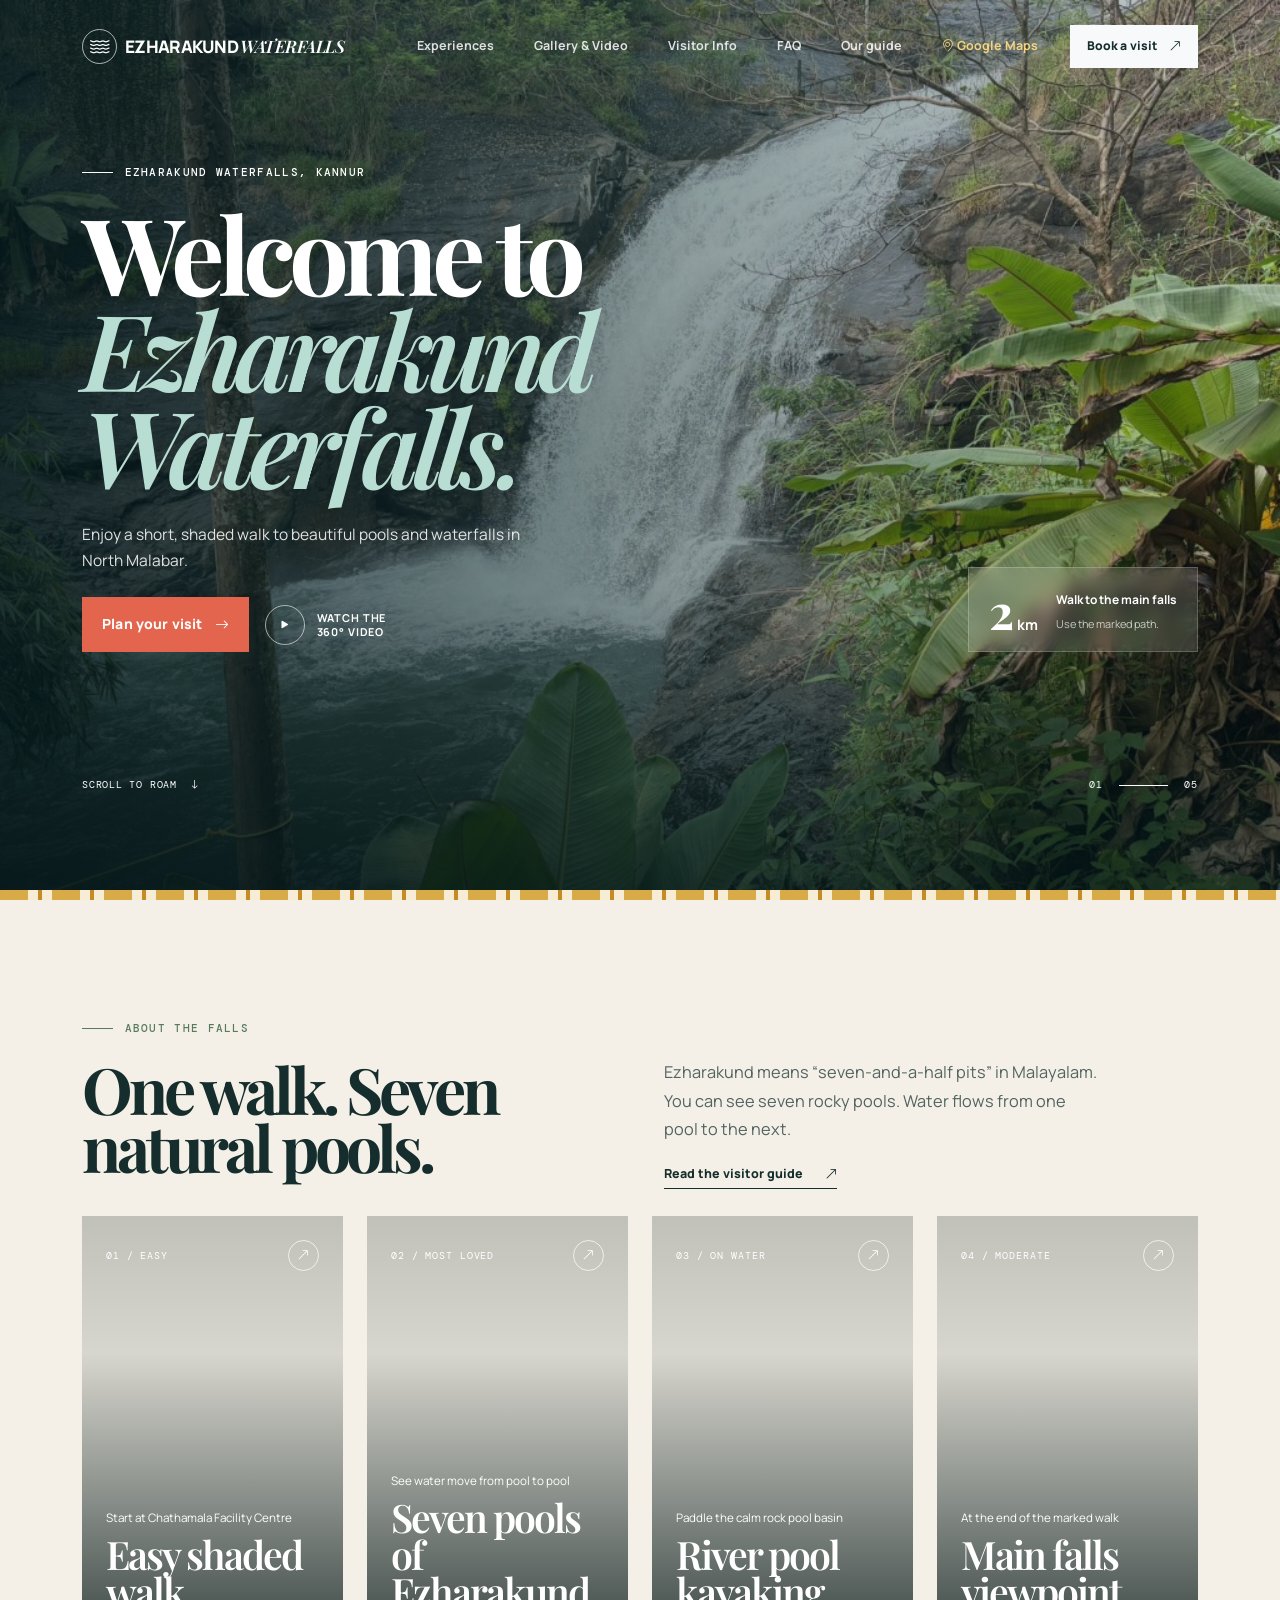
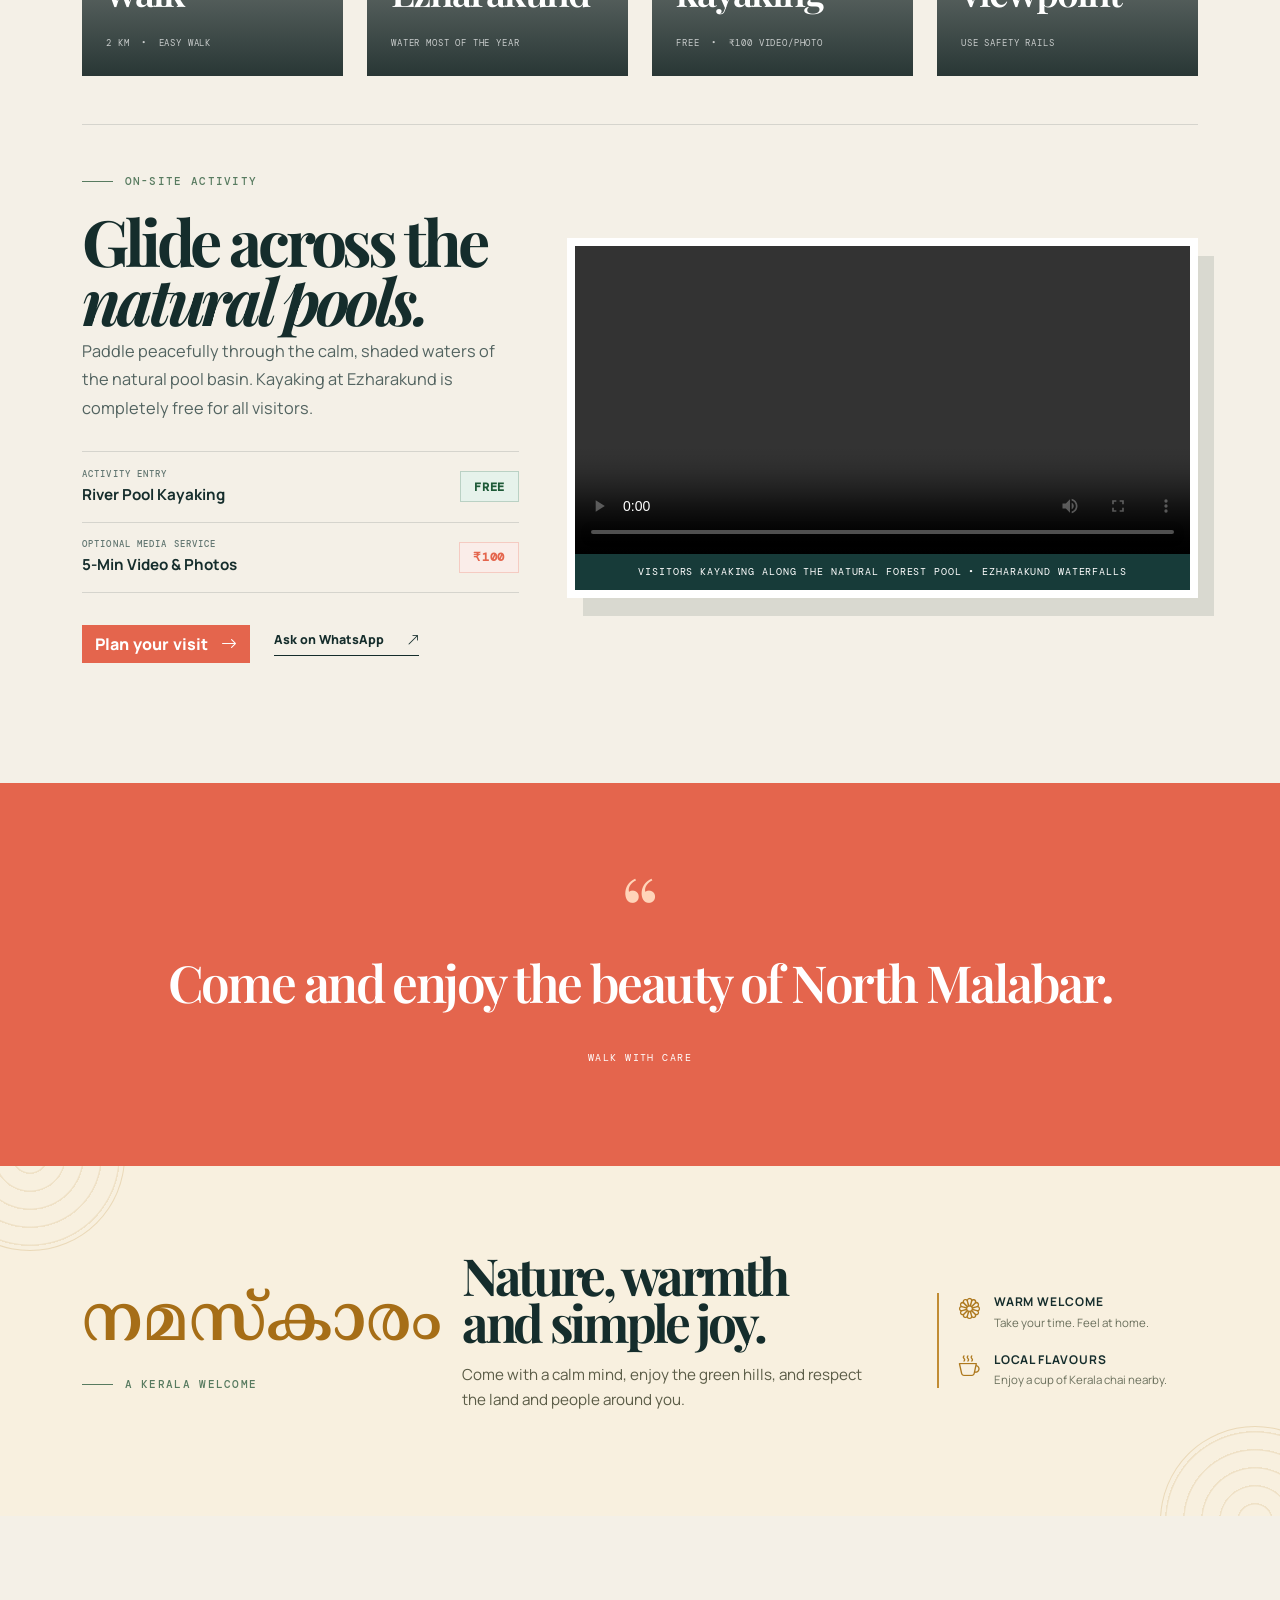
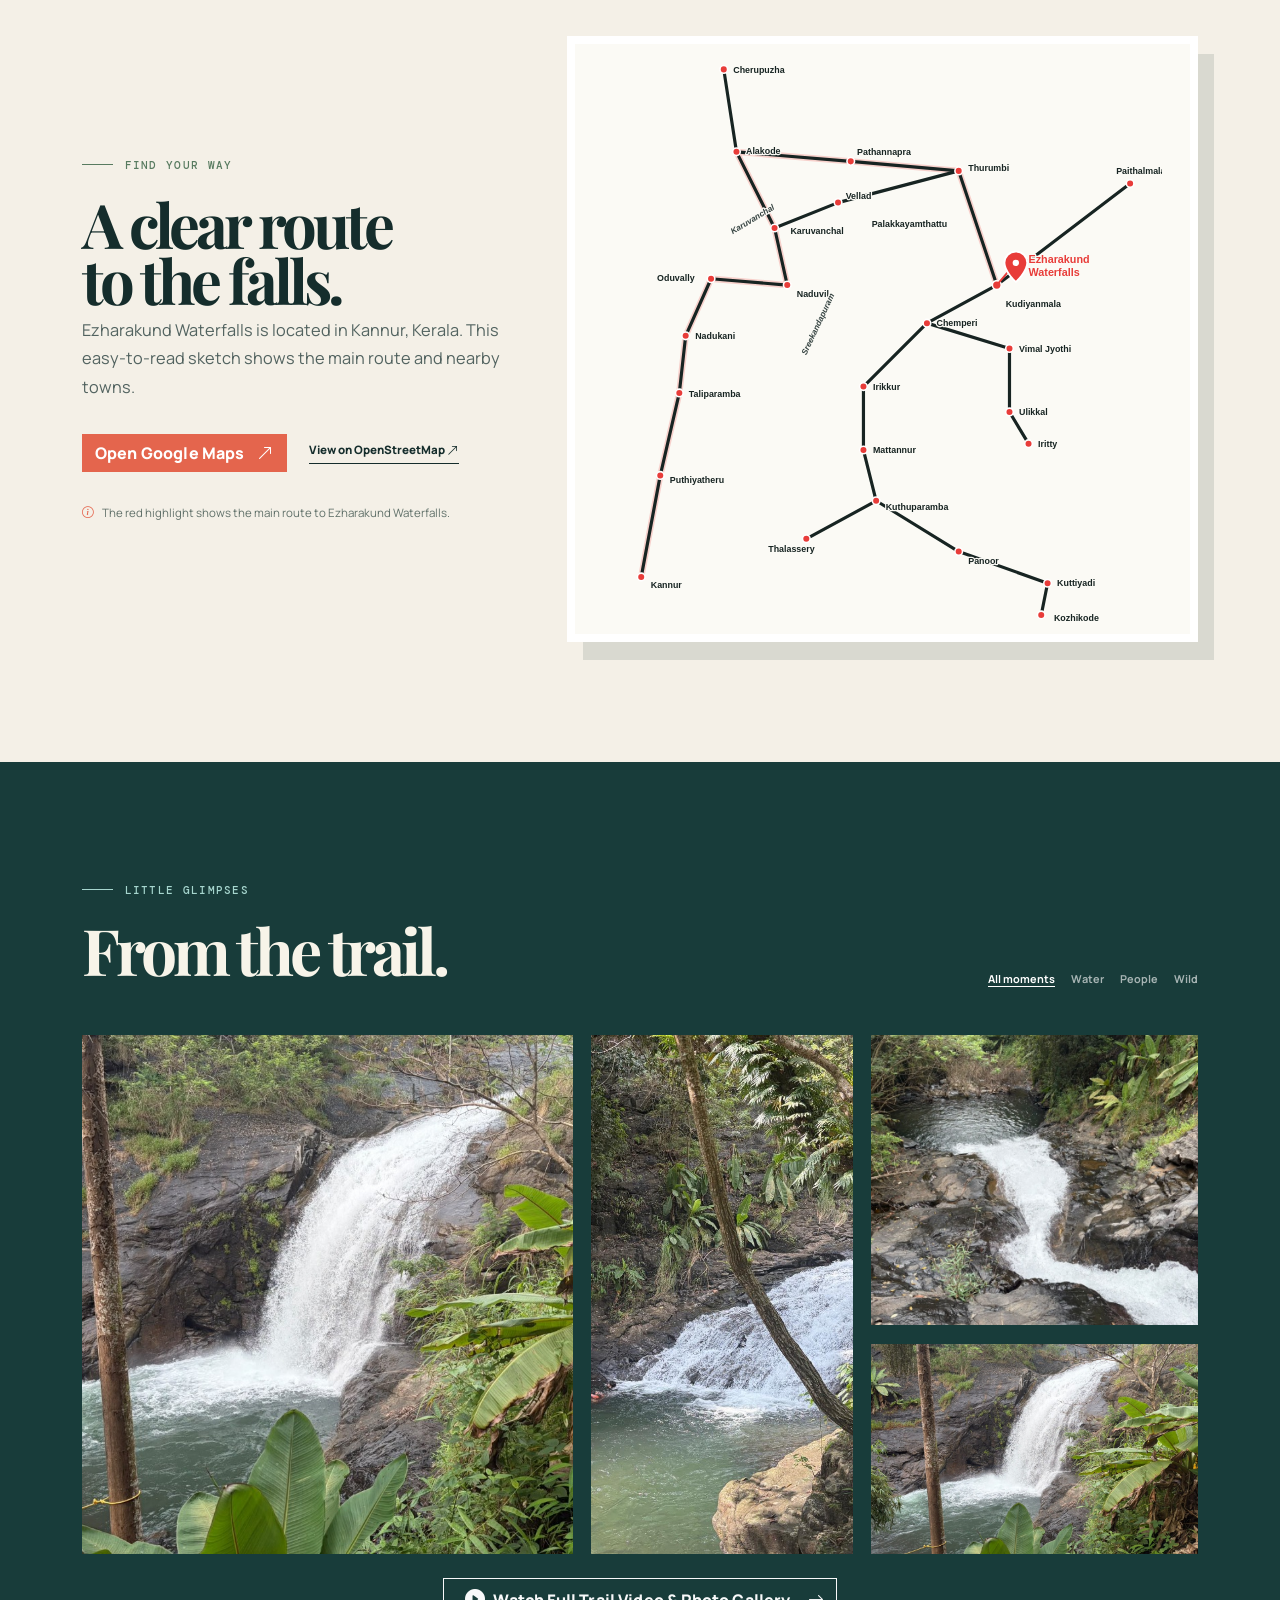
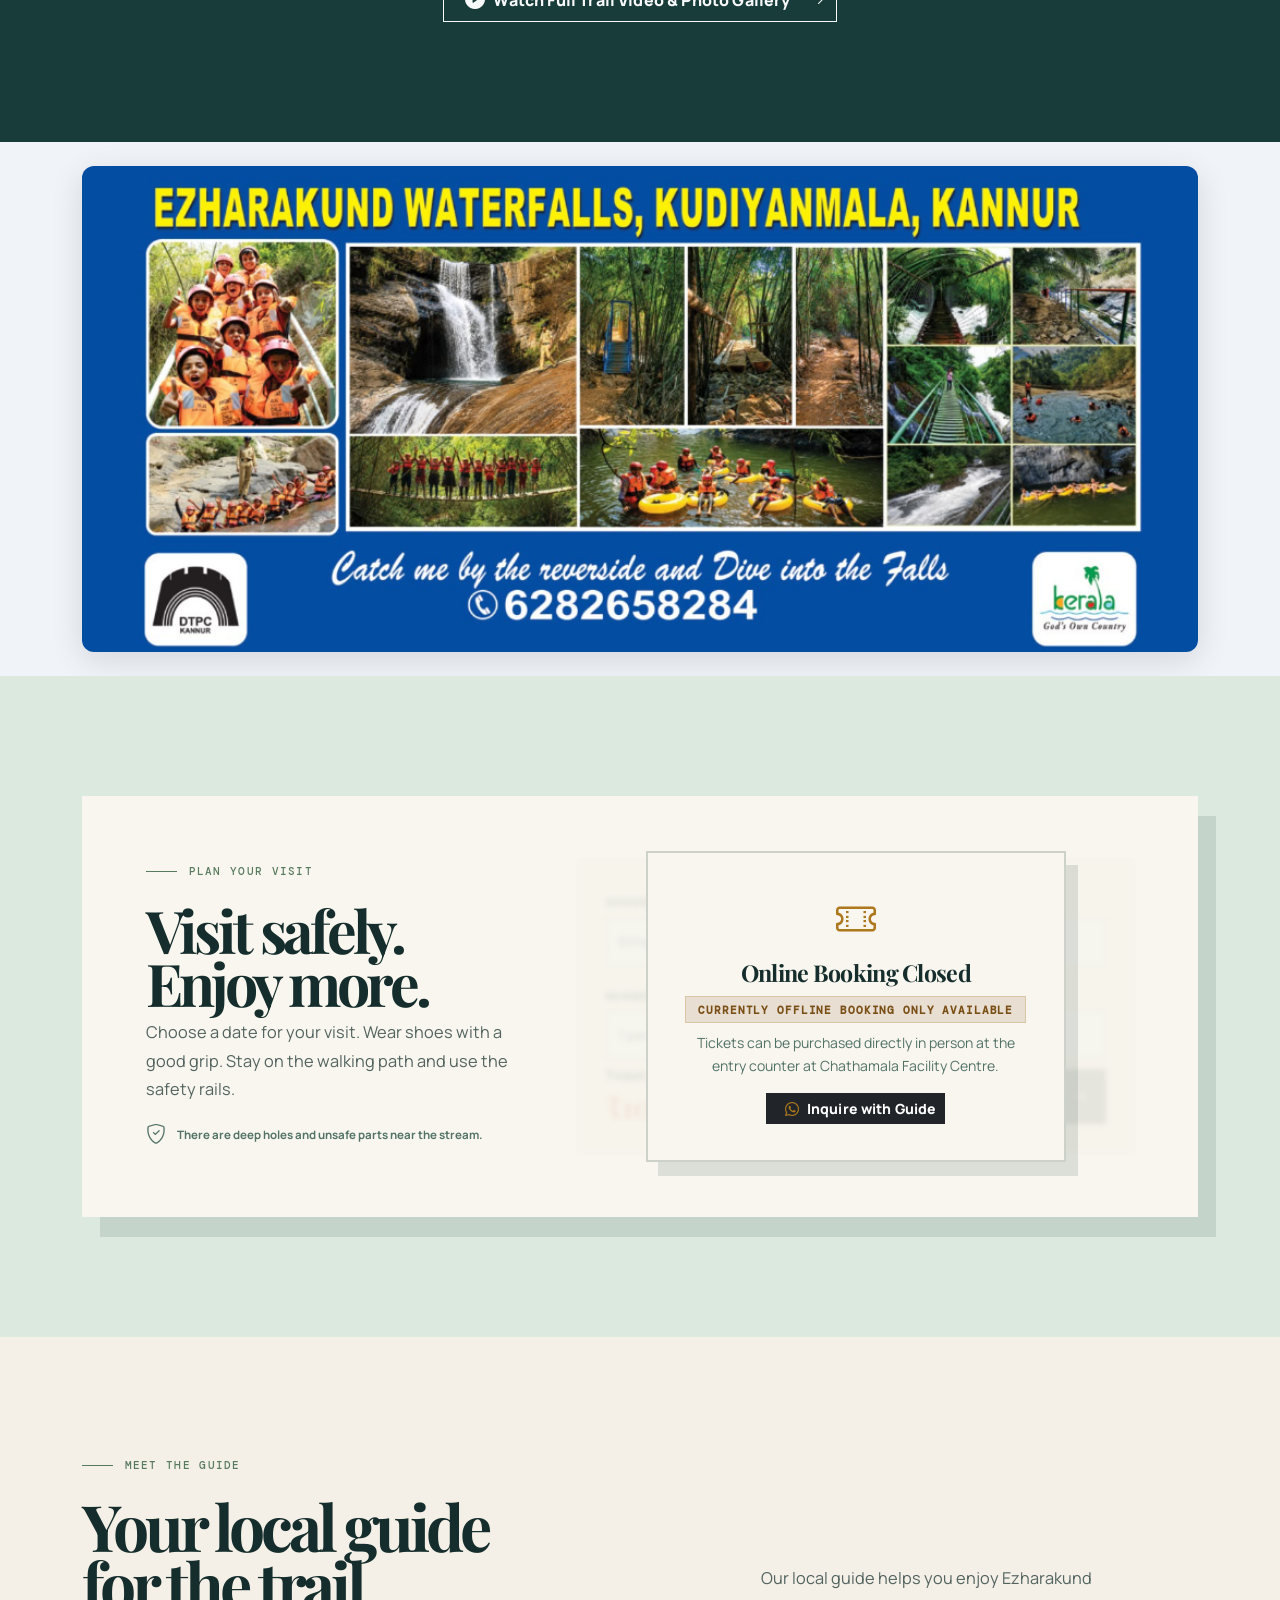
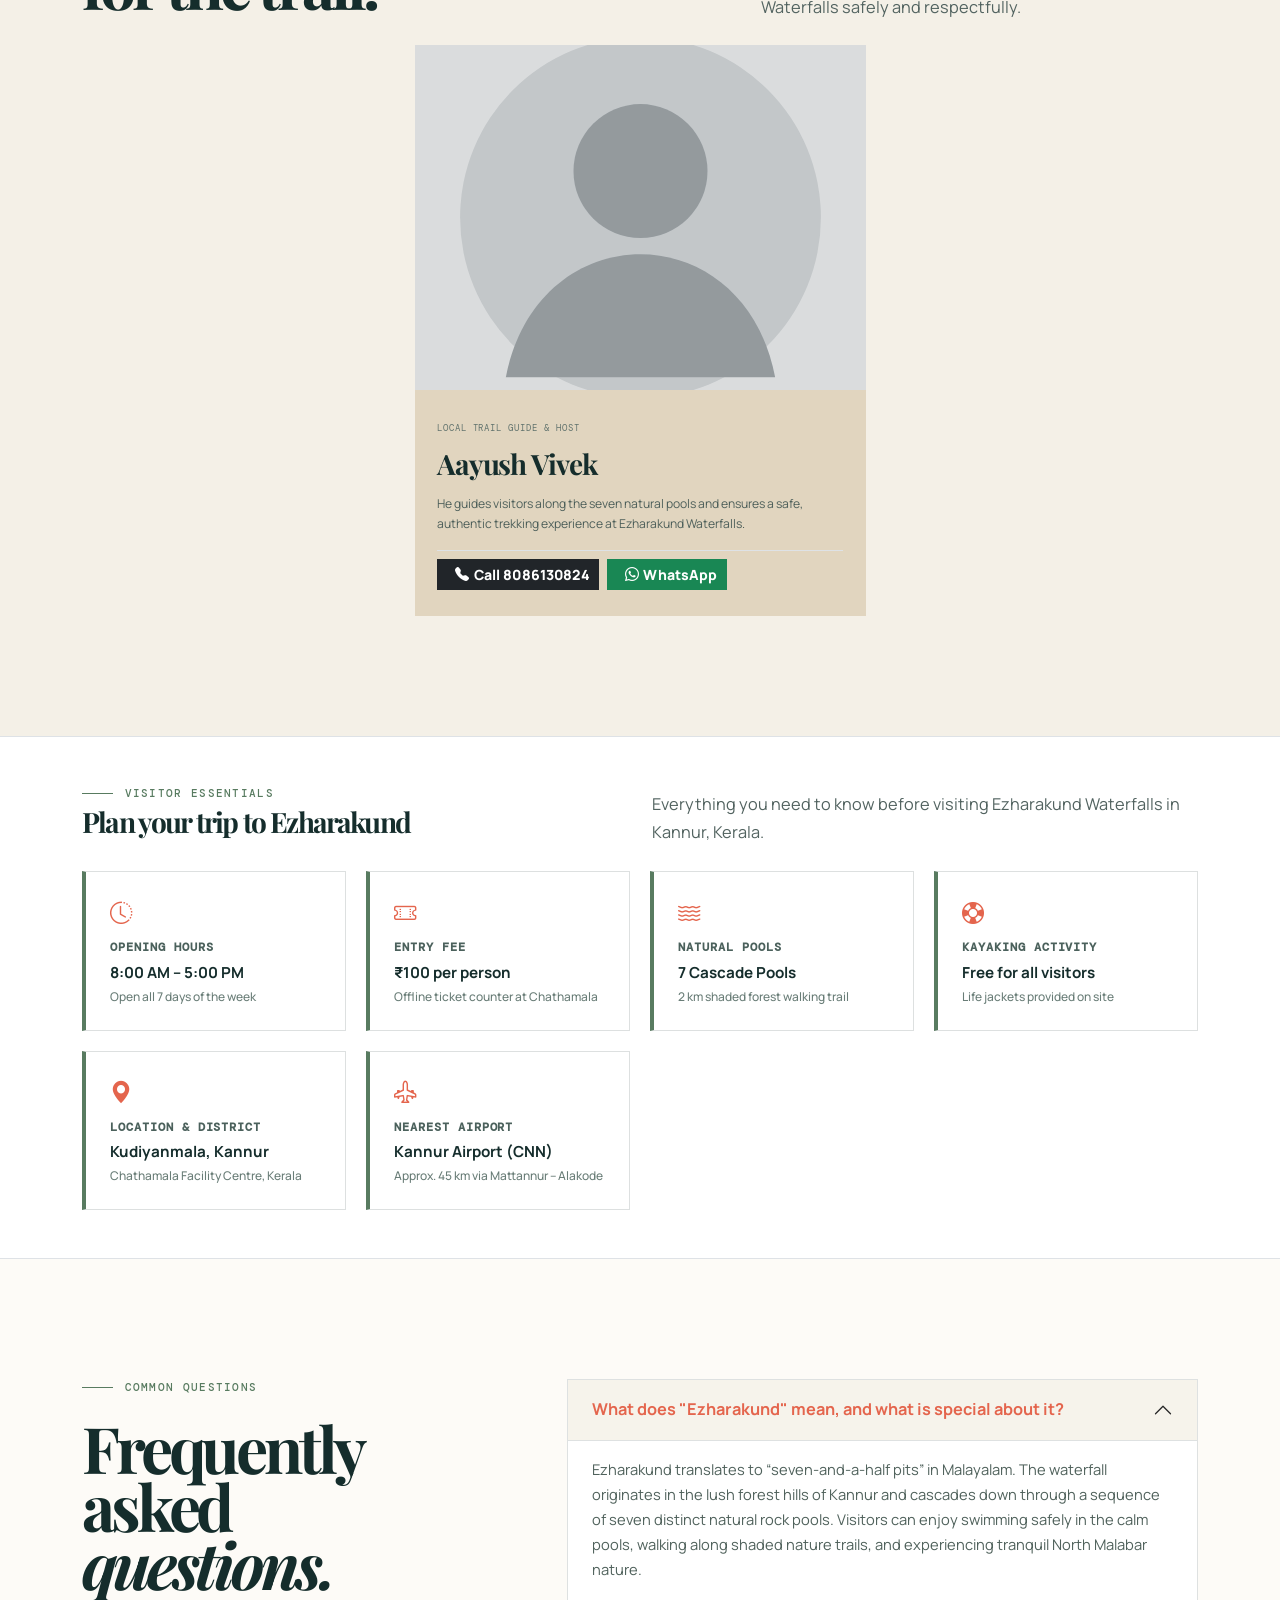
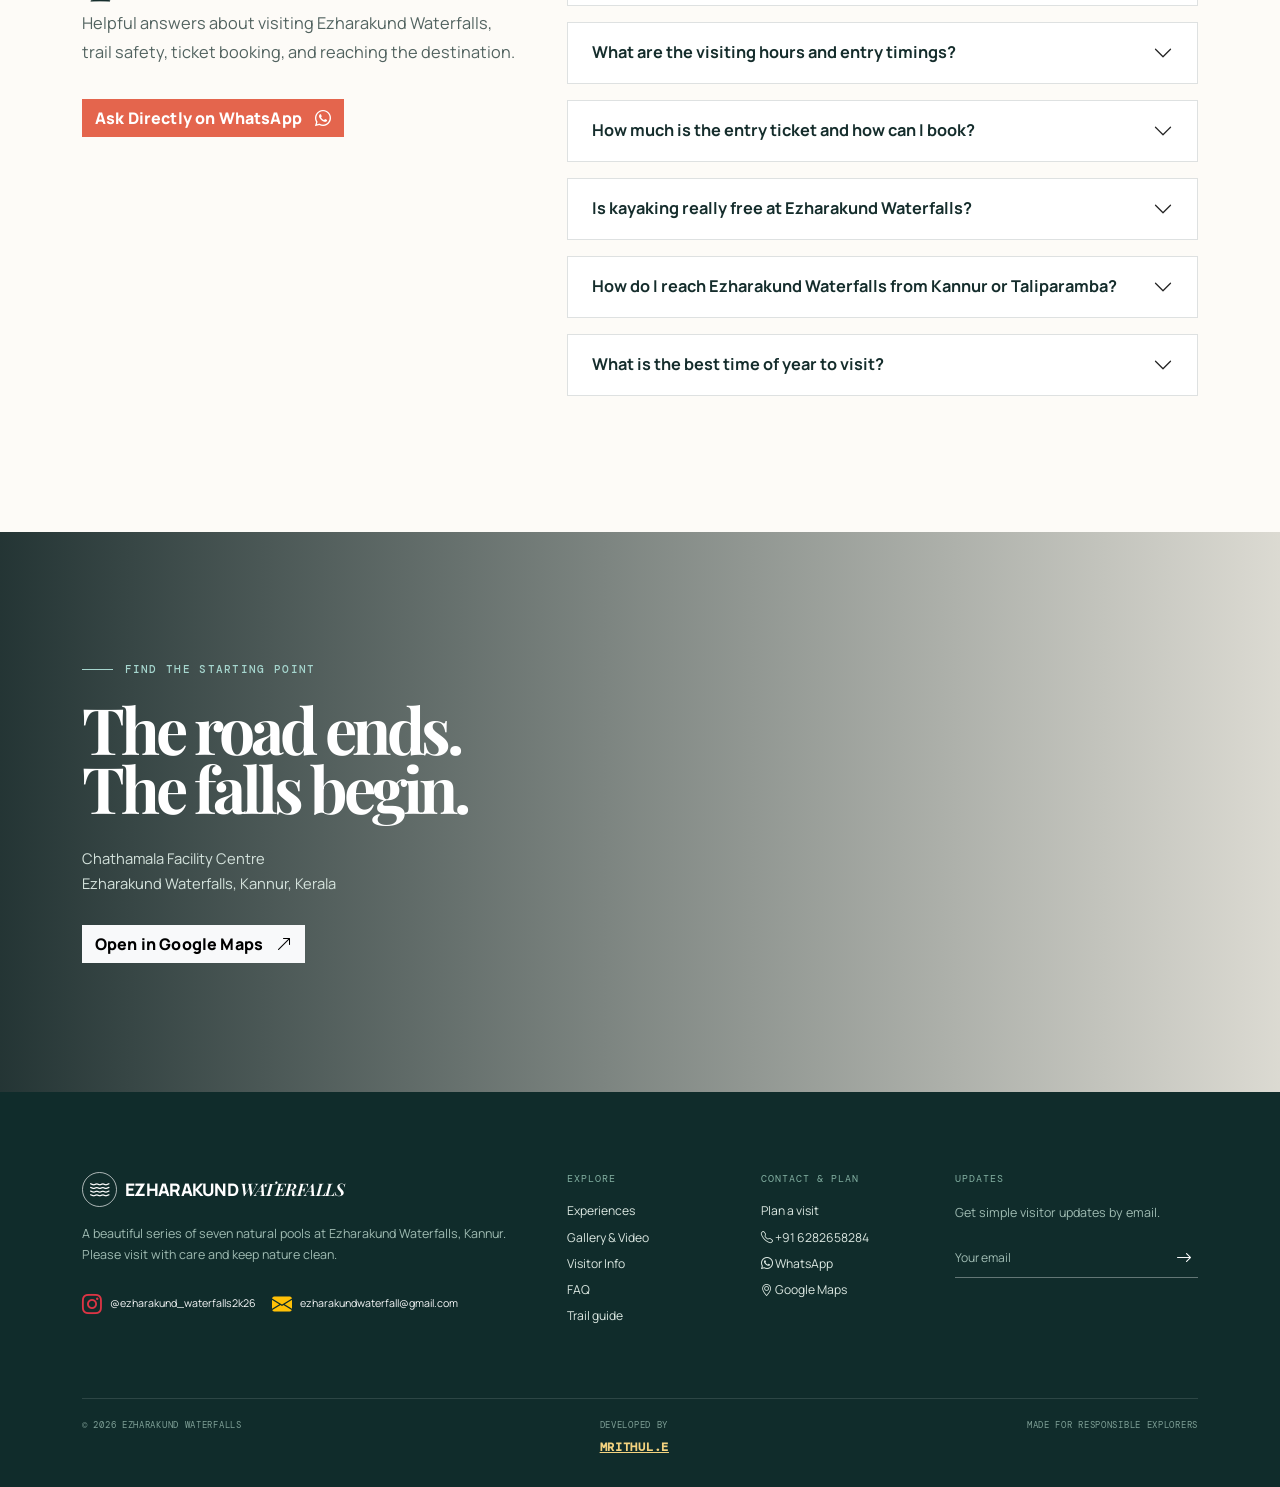
==== commit b9cdf85d: "Add 'Developed by Mrithul.E' attribution link to footer" ====
--- a/index.html
+++ b/index.html
@@ -662,7 +662,11 @@
           <div class="col-6 col-lg-2"><h4>Contact & Plan</h4><a href="#book">Plan a visit</a><a href="tel:+916282658284"><i class="bi bi-telephone"></i> +91 6282658284</a><a href="https://wa.me/916282658284" target="_blank" rel="noopener"><i class="bi bi-whatsapp"></i> WhatsApp</a><a href="https://maps.app.goo.gl/z74DJT5B6mwGvWf38" target="_blank" rel="noopener"><i class="bi bi-geo-alt"></i> Google Maps</a></div>
           <div class="col-lg-3"><h4>Updates</h4><p class="mb-3">Get simple visitor updates by email.</p><form class="newsletter"><input type="email" placeholder="Your email" aria-label="Your email"><button aria-label="Subscribe"><i class="bi bi-arrow-right"></i></button></form></div>
         </div>
-        <div class="footer-bottom"><span>© 2026 EZHARAKUND WATERFALLS</span><span>MADE FOR RESPONSIBLE EXPLORERS</span><span>PRIVACY / TERMS</span></div>
+        <div class="footer-bottom">
+          <span>© 2026 EZHARAKUND WATERFALLS</span>
+          <span>DEVELOPED BY <a href="https://mrithul.in" target="_blank" rel="noopener" class="dev-link">MRITHUL.E</a></span>
+          <span>MADE FOR RESPONSIBLE EXPLORERS</span>
+        </div>
       </div>
     </footer>
 
--- a/assets/css/style.css
+++ b/assets/css/style.css
@@ -71,8 +71,11 @@
   .visit-section { height:auto; min-height:480px; padding:4rem 0; }
   .guide-card img { height:320px; }
   .footer { padding:3.5rem 0 1.5rem; }
-  .footer-bottom span:last-child { display:none; }
+  .footer-bottom { flex-wrap:wrap; gap:.75rem; }
 }
+
+.dev-link { color:#f4d37f!important; text-decoration:underline!important; font-weight:700; transition:color .2s; }
+.dev-link:hover { color:#fff!important; }
 
 /* Booking Closed State */
 .booking-closed-wrap { position: relative; }
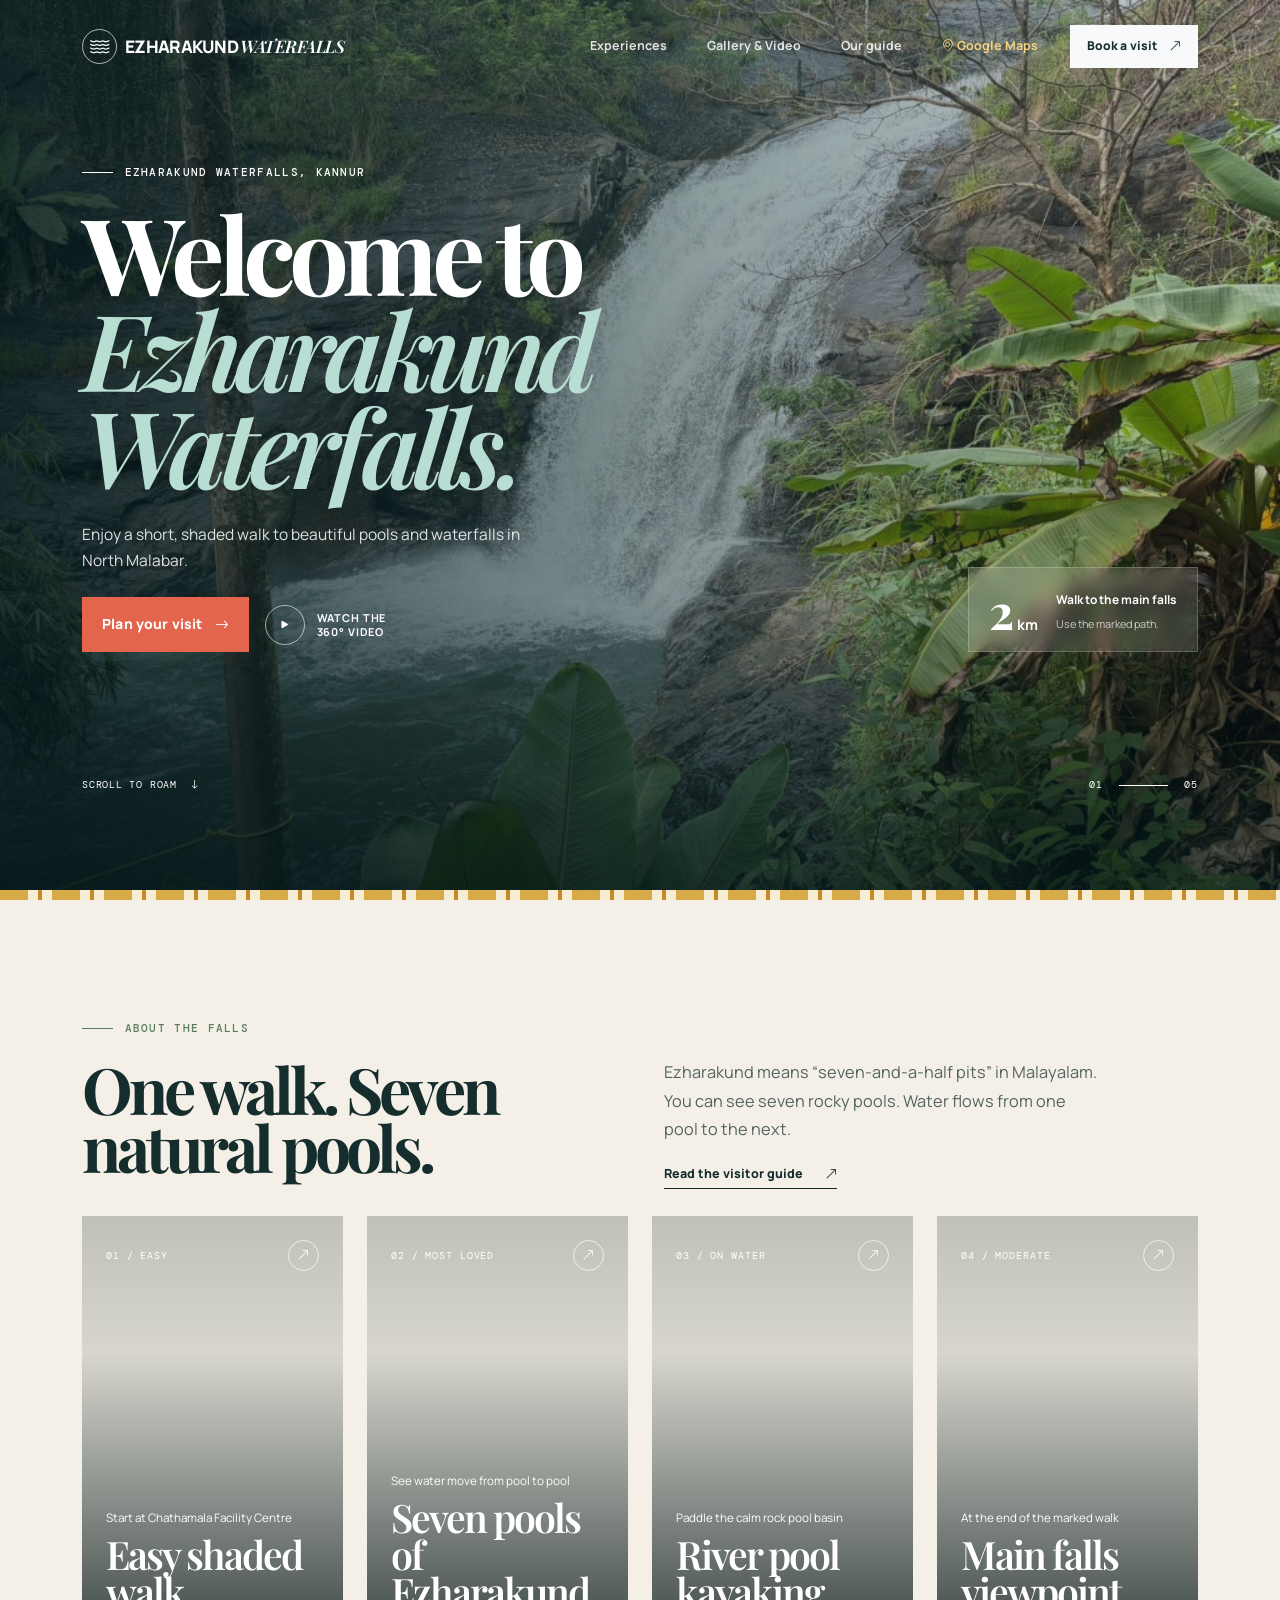
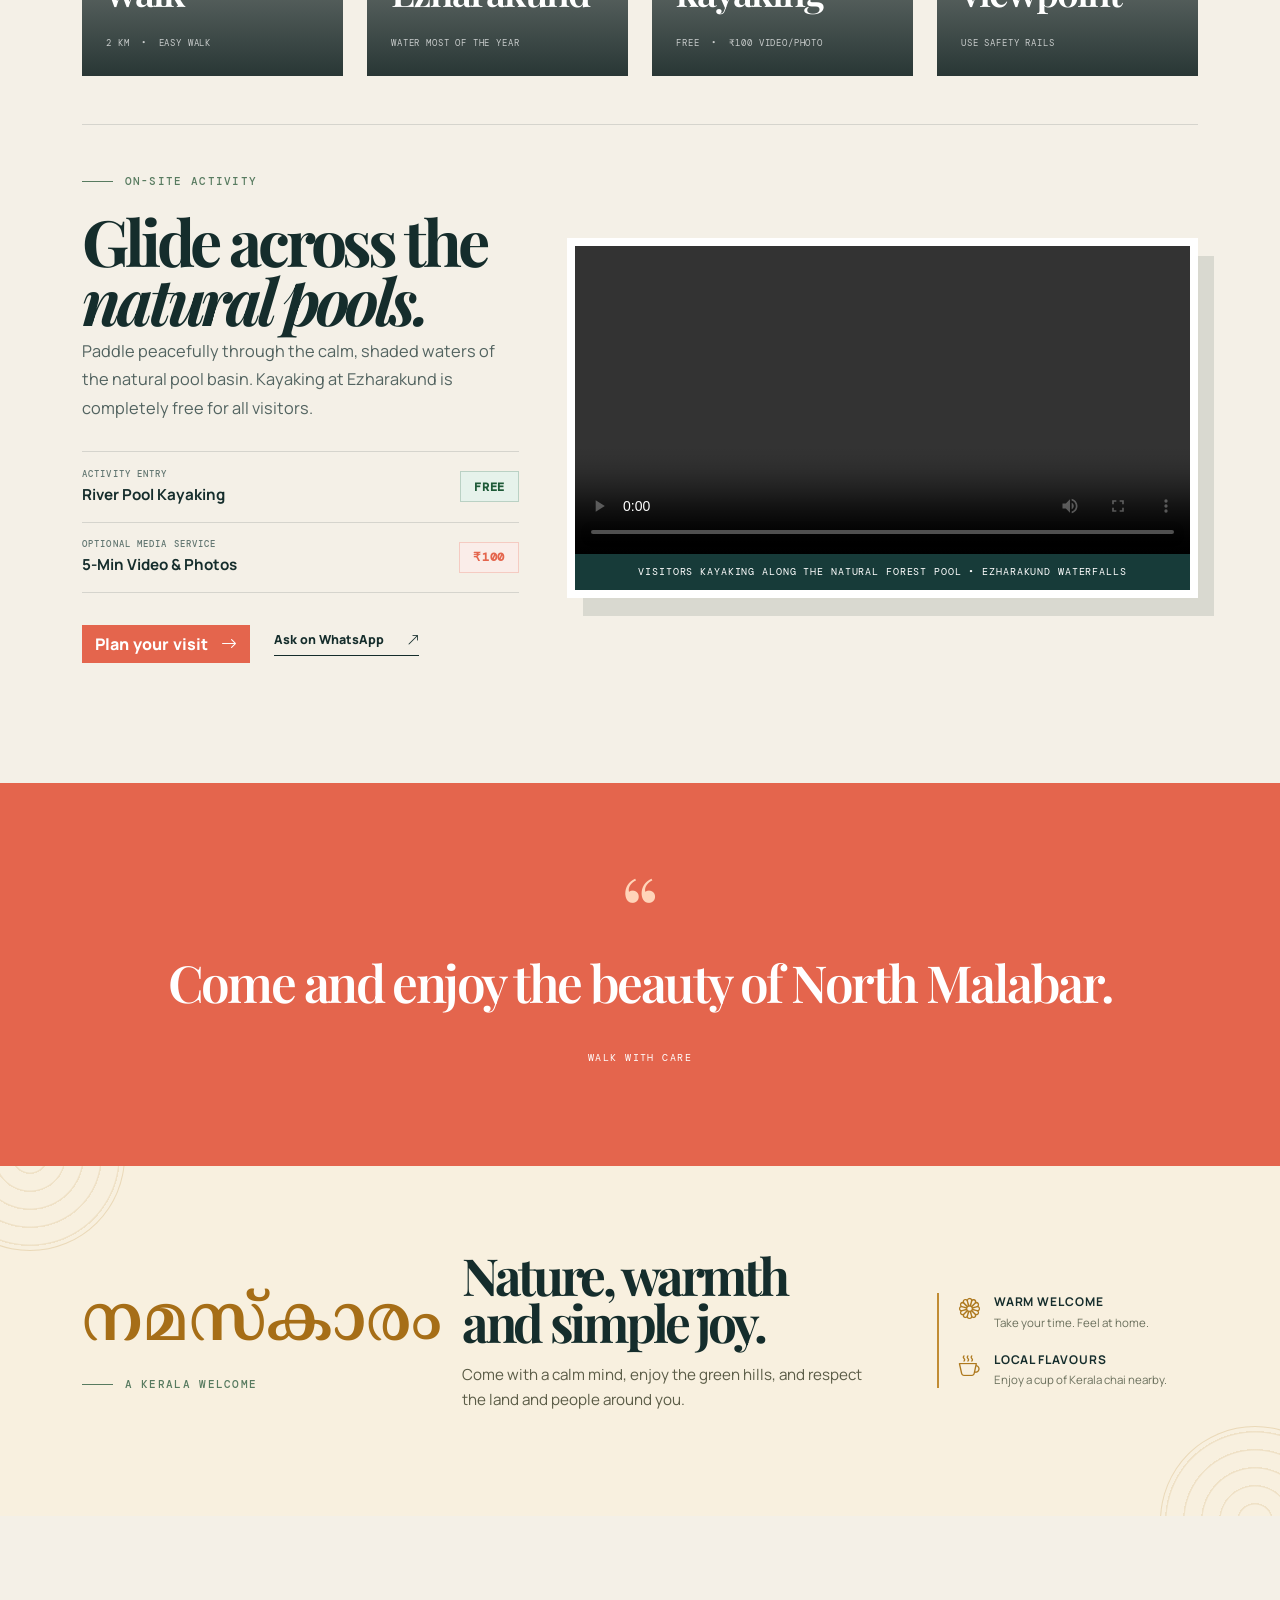
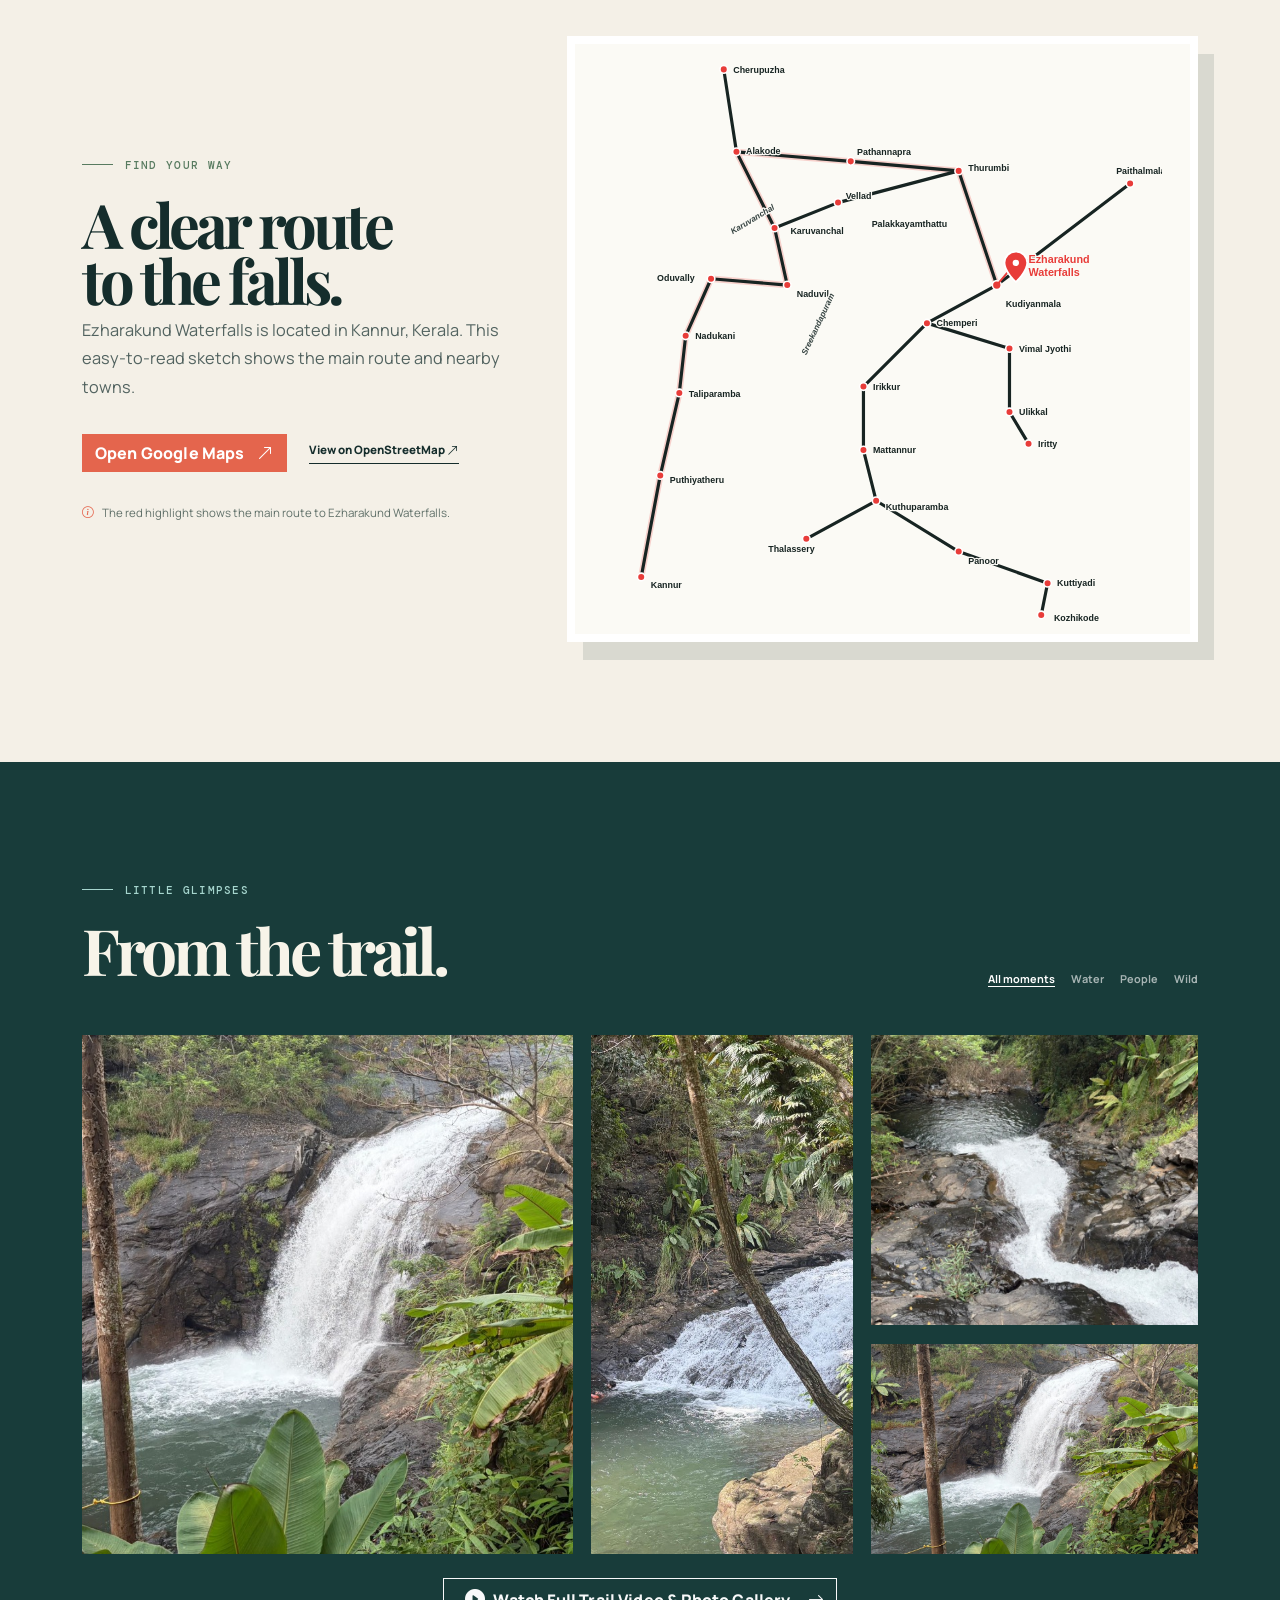
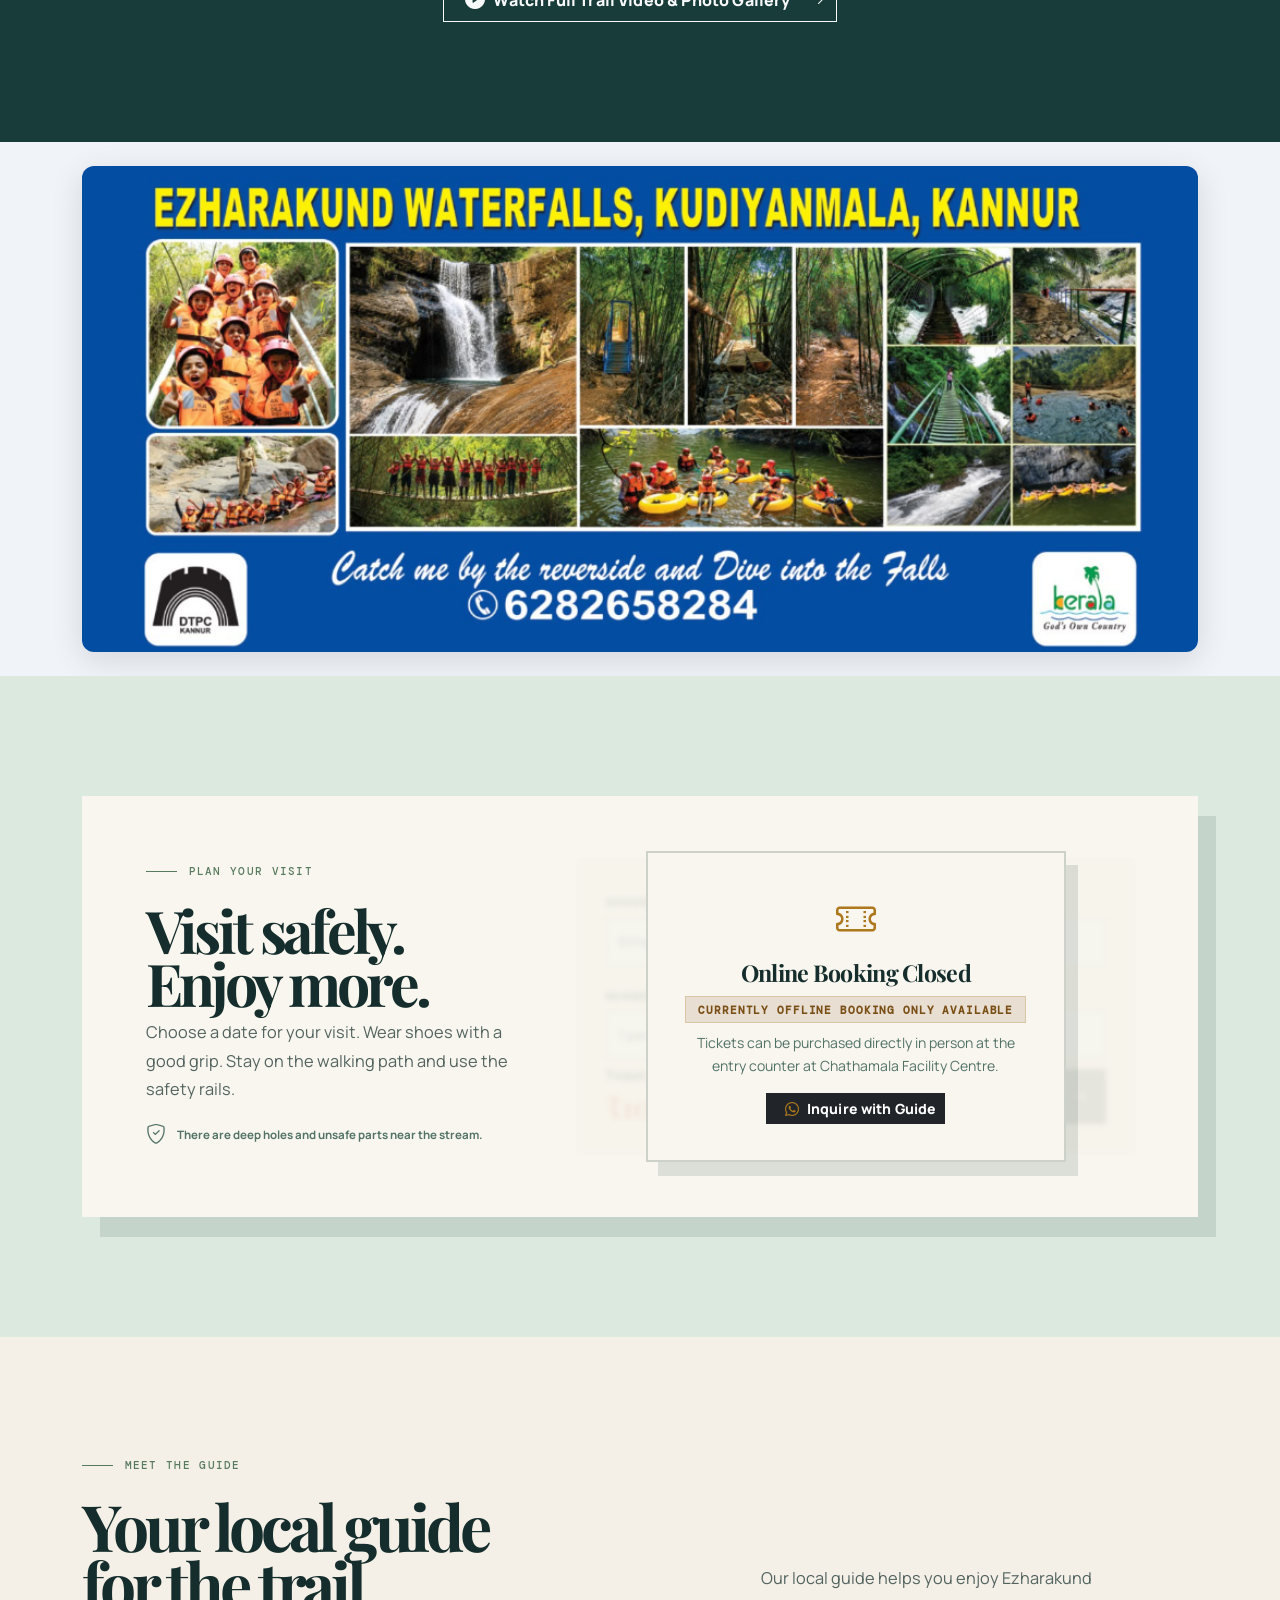
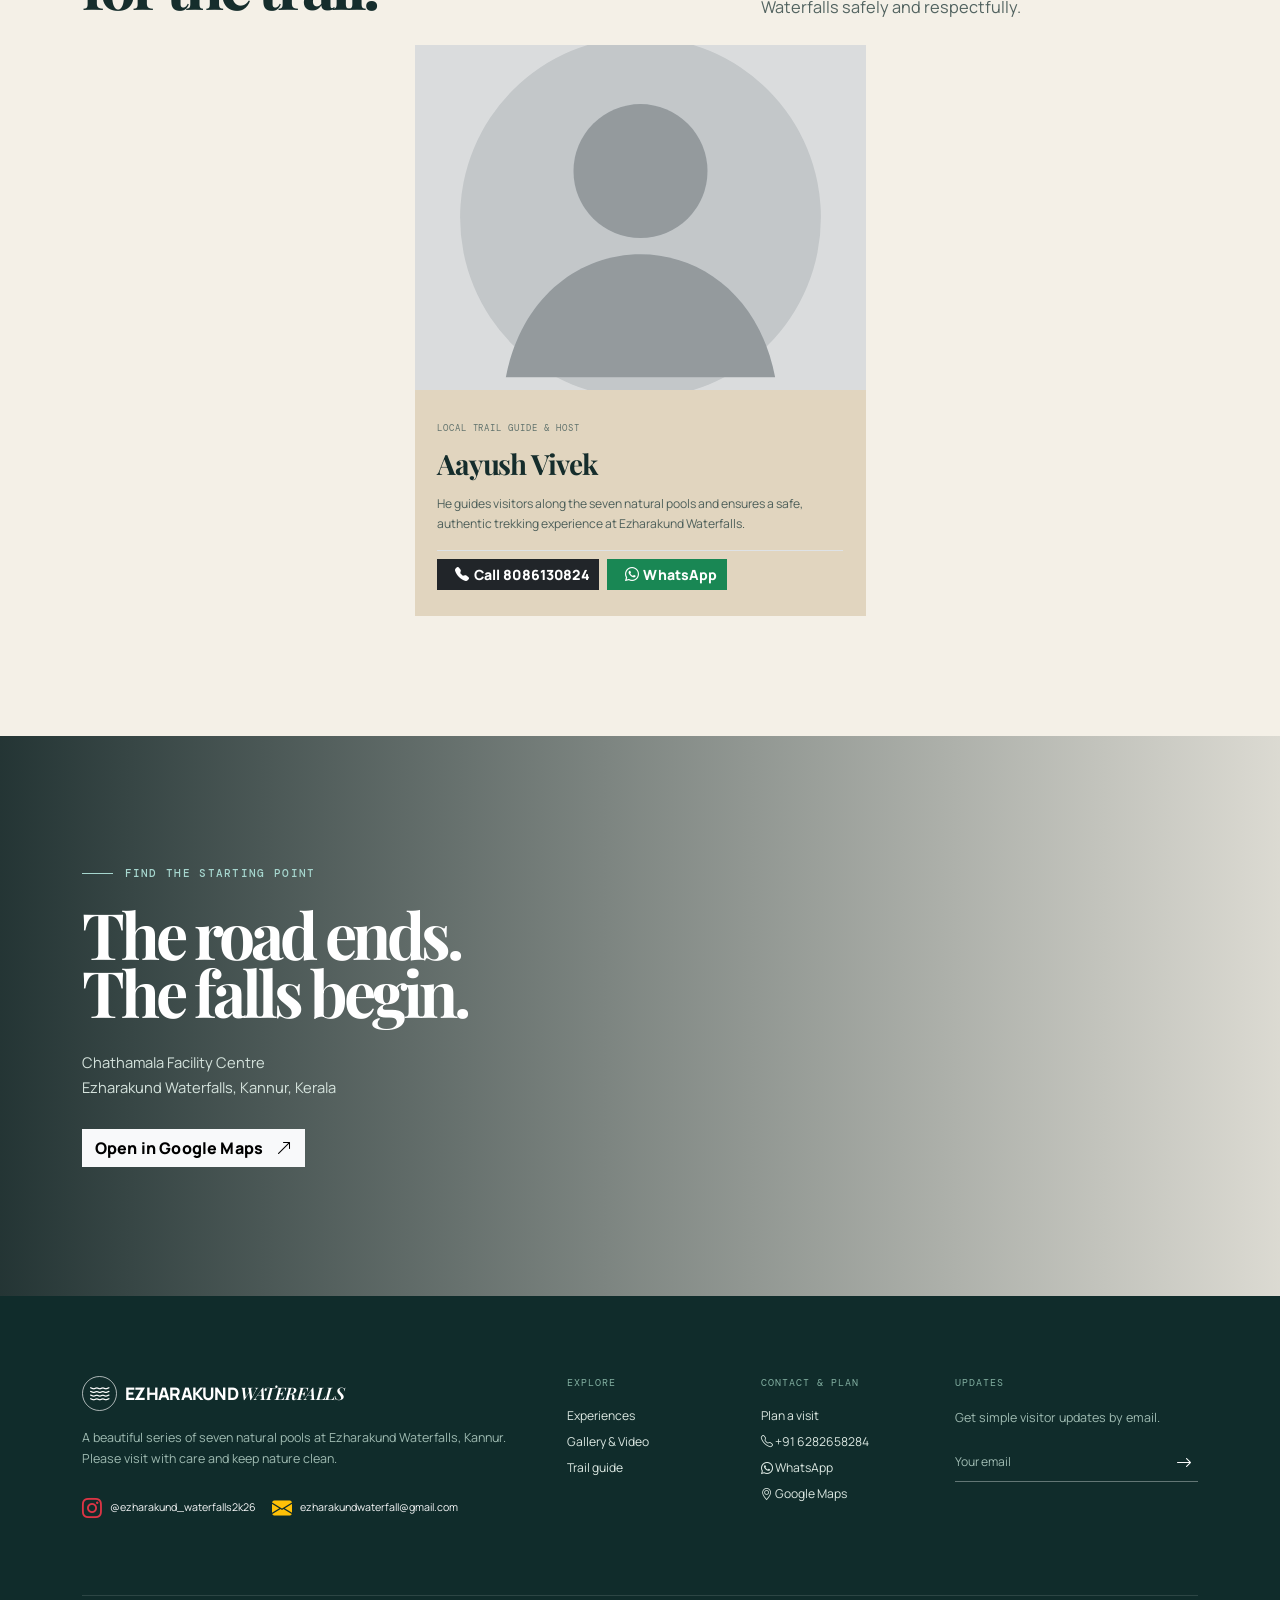
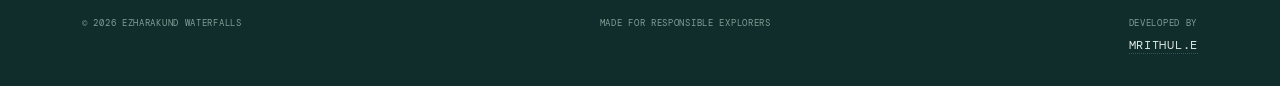
==== commit ef6918ae: "Refactor UI: remove generic accordion/card slop and refine footer credit to subtle monospace token s" ====
--- a/index.html
+++ b/index.html
@@ -190,8 +190,6 @@
             <ul class="navbar-nav ms-auto align-items-lg-center gap-lg-4">
               <li class="nav-item"><a class="nav-link" href="#experiences">Experiences</a></li>
               <li class="nav-item"><a class="nav-link" href="gallery/">Gallery & Video</a></li>
-              <li class="nav-item"><a class="nav-link" href="#essentials">Visitor Info</a></li>
-              <li class="nav-item"><a class="nav-link" href="#faq">FAQ</a></li>
               <li class="nav-item"><a class="nav-link" href="#guides">Our guide</a></li>
               <li class="nav-item"><a class="nav-link nav-map-link" target="_blank" rel="noopener" href="https://maps.app.goo.gl/z74DJT5B6mwGvWf38"><i class="bi bi-geo-alt"></i> Google Maps</a></li>
               <li class="nav-item"><a class="btn btn-light nav-ticket" href="#book">Book a visit <i class="bi bi-arrow-up-right"></i></a></li>
@@ -472,164 +470,6 @@
         </div>
       </section>
 
-      <!-- Visitor Essentials & Quick Facts (SEO Featured Snippet Target) -->
-      <section class="section-pad py-5 bg-white border-top border-bottom" id="essentials">
-        <div class="container">
-          <div class="row align-items-end mb-4">
-            <div class="col-lg-6">
-              <p class="eyebrow mb-1"><span></span> Visitor Essentials</p>
-              <h2 class="h3 fw-bold">Plan your trip to Ezharakund</h2>
-            </div>
-            <div class="col-lg-6">
-              <p class="lead-copy mb-0 small">Everything you need to know before visiting Ezharakund Waterfalls in Kannur, Kerala.</p>
-            </div>
-          </div>
-          <div class="essentials-grid">
-            <div class="essential-item">
-              <i class="bi bi-clock-history"></i>
-              <h4>Opening Hours</h4>
-              <p>8:00 AM – 5:00 PM</p>
-              <small>Open all 7 days of the week</small>
-            </div>
-            <div class="essential-item">
-              <i class="bi bi-ticket-perforated"></i>
-              <h4>Entry Fee</h4>
-              <p>&#8377;100 per person</p>
-              <small>Offline ticket counter at Chathamala</small>
-            </div>
-            <div class="essential-item">
-              <i class="bi bi-water"></i>
-              <h4>Natural Pools</h4>
-              <p>7 Cascade Pools</p>
-              <small>2 km shaded forest walking trail</small>
-            </div>
-            <div class="essential-item">
-              <i class="bi bi-life-preserver"></i>
-              <h4>Kayaking Activity</h4>
-              <p>Free for all visitors</p>
-              <small>Life jackets provided on site</small>
-            </div>
-            <div class="essential-item">
-              <i class="bi bi-geo-alt-fill"></i>
-              <h4>Location &amp; District</h4>
-              <p>Kudiyanmala, Kannur</p>
-              <small>Chathamala Facility Centre, Kerala</small>
-            </div>
-            <div class="essential-item">
-              <i class="bi bi-airplane-engines"></i>
-              <h4>Nearest Airport</h4>
-              <p>Kannur Airport (CNN)</p>
-              <small>Approx. 45 km via Mattannur – Alakode</small>
-            </div>
-          </div>
-        </div>
-      </section>
-
-      <!-- FAQ Section (FAQPage Rich Snippets) -->
-      <section class="faq-section section-pad" id="faq">
-        <div class="container">
-          <div class="row g-5 align-items-start">
-            <div class="col-lg-5">
-              <p class="eyebrow"><span></span> Common Questions</p>
-              <h2>Frequently asked<br><i>questions.</i></h2>
-              <p class="lead-copy mt-3">Helpful answers about visiting Ezharakund Waterfalls, trail safety, ticket booking, and reaching the destination.</p>
-              <div class="mt-4 pt-2">
-                <a class="btn btn-coral" href="https://wa.me/916282658284?text=Hello%2C%20I%20have%20a%20question%20about%20visiting%20Ezharakund%20Waterfalls" target="_blank" rel="noopener">
-                  Ask Directly on WhatsApp <i class="bi bi-whatsapp"></i>
-                </a>
-              </div>
-            </div>
-            <div class="col-lg-7">
-              <div class="accordion faq-accordion" id="faqAccordion">
-                <div class="accordion-item">
-                  <h3 class="accordion-header" id="faqHeadingOne">
-                    <button class="accordion-button" type="button" data-bs-toggle="collapse" data-bs-target="#faqCollapseOne" aria-expanded="true" aria-controls="faqCollapseOne">
-                      What does "Ezharakund" mean, and what is special about it?
-                    </button>
-                  </h3>
-                  <div id="faqCollapseOne" class="accordion-collapse collapse show" aria-labelledby="faqHeadingOne" data-bs-parent="#faqAccordion">
-                    <div class="accordion-body">
-                      Ezharakund translates to “seven-and-a-half pits” in Malayalam. The waterfall originates in the lush forest hills of Kannur and cascades down through a sequence of seven distinct natural rock pools. Visitors can enjoy swimming safely in the calm pools, walking along shaded nature trails, and experiencing tranquil North Malabar nature.
-                    </div>
-                  </div>
-                </div>
-
-                <div class="accordion-item">
-                  <h3 class="accordion-header" id="faqHeadingTwo">
-                    <button class="accordion-button collapsed" type="button" data-bs-toggle="collapse" data-bs-target="#faqCollapseTwo" aria-expanded="false" aria-controls="faqCollapseTwo">
-                      What are the visiting hours and entry timings?
-                    </button>
-                  </h3>
-                  <div id="faqCollapseTwo" class="accordion-collapse collapse" aria-labelledby="faqHeadingTwo" data-bs-parent="#faqAccordion">
-                    <div class="accordion-body">
-                      Ezharakund Waterfalls is open to visitors daily from <strong>8:00 AM to 5:00 PM</strong>. We recommend starting your trek before 3:30 PM so you have plenty of daylight to explore the trail, swim in the pools, and return safely.
-                    </div>
-                  </div>
-                </div>
-
-                <div class="accordion-item">
-                  <h3 class="accordion-header" id="faqHeadingThree">
-                    <button class="accordion-button collapsed" type="button" data-bs-toggle="collapse" data-bs-target="#faqCollapseThree" aria-expanded="false" aria-controls="faqCollapseThree">
-                      How much is the entry ticket and how can I book?
-                    </button>
-                  </h3>
-                  <div id="faqCollapseThree" class="accordion-collapse collapse" aria-labelledby="faqHeadingThree" data-bs-parent="#faqAccordion">
-                    <div class="accordion-body">
-                      Entry tickets are priced at <strong>&#8377;100 per person</strong>. Currently, tickets are issued directly in person at the offline entry counter at the Chathamala Facility Centre. Online reservations are temporarily closed, so you can purchase tickets upon arrival.
-                    </div>
-                  </div>
-                </div>
-
-                <div class="accordion-item">
-                  <h3 class="accordion-header" id="faqHeadingFour">
-                    <button class="accordion-button collapsed" type="button" data-bs-toggle="collapse" data-bs-target="#faqCollapseFour" aria-expanded="false" aria-controls="faqCollapseFour">
-                      Is kayaking really free at Ezharakund Waterfalls?
-                    </button>
-                  </h3>
-                  <div id="faqCollapseFour" class="accordion-collapse collapse" aria-labelledby="faqHeadingFour" data-bs-parent="#faqAccordion">
-                    <div class="accordion-body">
-                      Yes! River pool kayaking across the calm forest basin is completely <strong>free of charge</strong> for all visitors. Safety life jackets are provided on site. If you wish to have a professional 5-minute video and photo session captured while kayaking, an optional package is available for &#8377;100.
-                    </div>
-                  </div>
-                </div>
-
-                <div class="accordion-item">
-                  <h3 class="accordion-header" id="faqHeadingFive">
-                    <button class="accordion-button collapsed" type="button" data-bs-toggle="collapse" data-bs-target="#faqCollapseFive" aria-expanded="false" aria-controls="faqCollapseFive">
-                      How do I reach Ezharakund Waterfalls from Kannur or Taliparamba?
-                    </button>
-                  </h3>
-                  <div id="faqCollapseFive" class="accordion-collapse collapse" aria-labelledby="faqHeadingFive" data-bs-parent="#faqAccordion">
-                    <div class="accordion-body">
-                      Ezharakund Waterfalls is located near Kudiyanmala and Chathamala in Kannur district, Kerala:
-                      <ul class="mt-2 mb-0 ps-3">
-                        <li><strong>From Kannur (approx. 55 km):</strong> Route via Mayyil – Thaliparamba – Alakode – Kudiyanmala – Chathamala.</li>
-                        <li><strong>From Taliparamba (approx. 35 km):</strong> Follow the Taliparamba – Alakode Road to Kudiyanmala and Chathamala.</li>
-                        <li><strong>Nearest Railway Station:</strong> Kannur Railway Station (CAN) ~55 km, Payyanur ~45 km.</li>
-                        <li><strong>Nearest Airport:</strong> Kannur International Airport (CNN) ~45 km.</li>
-                      </ul>
-                    </div>
-                  </div>
-                </div>
-
-                <div class="accordion-item">
-                  <h3 class="accordion-header" id="faqHeadingSix">
-                    <button class="accordion-button collapsed" type="button" data-bs-toggle="collapse" data-bs-target="#faqCollapseSix" aria-expanded="false" aria-controls="faqCollapseSix">
-                      What is the best time of year to visit?
-                    </button>
-                  </h3>
-                  <div id="faqCollapseSix" class="accordion-collapse collapse" aria-labelledby="faqHeadingSix" data-bs-parent="#faqAccordion">
-                    <div class="accordion-body">
-                      The best time to visit is during the post-monsoon and winter months from <strong>July through February</strong>, when the water volume is abundant, the forest is lush green, and the natural pools are clear and inviting.
-                    </div>
-                  </div>
-                </div>
-              </div>
-            </div>
-          </div>
-        </div>
-      </section>
-
       <section class="visit-section">
         <div class="visit-overlay"></div>
         <div class="container position-relative h-100 d-flex align-items-center">
@@ -658,14 +498,14 @@
               </a>
             </div>
           </div>
-          <div class="col-6 col-lg-2"><h4>Explore</h4><a href="#experiences">Experiences</a><a href="gallery/">Gallery & Video</a><a href="#essentials">Visitor Info</a><a href="#faq">FAQ</a><a href="#guides">Trail guide</a></div>
+          <div class="col-6 col-lg-2"><h4>Explore</h4><a href="#experiences">Experiences</a><a href="gallery/">Gallery & Video</a><a href="#guides">Trail guide</a></div>
           <div class="col-6 col-lg-2"><h4>Contact & Plan</h4><a href="#book">Plan a visit</a><a href="tel:+916282658284"><i class="bi bi-telephone"></i> +91 6282658284</a><a href="https://wa.me/916282658284" target="_blank" rel="noopener"><i class="bi bi-whatsapp"></i> WhatsApp</a><a href="https://maps.app.goo.gl/z74DJT5B6mwGvWf38" target="_blank" rel="noopener"><i class="bi bi-geo-alt"></i> Google Maps</a></div>
           <div class="col-lg-3"><h4>Updates</h4><p class="mb-3">Get simple visitor updates by email.</p><form class="newsletter"><input type="email" placeholder="Your email" aria-label="Your email"><button aria-label="Subscribe"><i class="bi bi-arrow-right"></i></button></form></div>
         </div>
         <div class="footer-bottom">
           <span>© 2026 EZHARAKUND WATERFALLS</span>
-          <span>DEVELOPED BY <a href="https://mrithul.in" target="_blank" rel="noopener" class="dev-link">MRITHUL.E</a></span>
           <span>MADE FOR RESPONSIBLE EXPLORERS</span>
+          <span>DEVELOPED BY <a href="https://mrithul.in" target="_blank" rel="noopener">MRITHUL.E</a></span>
         </div>
       </div>
     </footer>
--- a/assets/css/style.css
+++ b/assets/css/style.css
@@ -74,8 +74,8 @@
   .footer-bottom { flex-wrap:wrap; gap:.75rem; }
 }
 
-.dev-link { color:#f4d37f!important; text-decoration:underline!important; font-weight:700; transition:color .2s; }
-.dev-link:hover { color:#fff!important; }
+.footer-bottom a { color:inherit; text-decoration:none; border-bottom:1px dotted rgba(126,159,150,.35); transition:color .2s, border-color .2s; }
+.footer-bottom a:hover { color:#dce8e2; border-bottom-color:#dce8e2; }
 
 /* Booking Closed State */
 .booking-closed-wrap { position: relative; }
@@ -104,19 +104,3 @@
   .editorial-media-frame figcaption { font-size: .5rem; padding: .55rem .4rem; }
 }
 
-/* Visitor Essentials & Facts Grid */
-.essentials-grid { display: grid; grid-template-columns: repeat(auto-fit, minmax(220px, 1fr)); gap: 1.25rem; }
-.essential-item { background: #fff; padding: 1.5rem; border: 1px solid var(--line); border-left: 4px solid var(--moss); }
-.essential-item i { font-size: 1.4rem; color: var(--coral); margin-bottom: .6rem; display: block; }
-.essential-item h4 { font: 700 .75rem "DM Mono", monospace; letter-spacing: .08em; text-transform: uppercase; margin-bottom: .4rem; color: #4b615c; }
-.essential-item p { margin: 0; font-size: .95rem; font-weight: 700; color: var(--ink); line-height: 1.4; }
-.essential-item small { display: block; font-size: .75rem; color: #697d77; margin-top: .3rem; font-weight: 500; }
-
-/* FAQ Accordion */
-.faq-section { background: #fdfbf7; }
-.faq-accordion .accordion-item { border: 1px solid var(--line); background: #fff; margin-bottom: 1rem; border-radius: 0 !important; }
-.faq-accordion .accordion-button { font-family: "Manrope", sans-serif; font-size: 1.02rem; font-weight: 700; color: var(--ink); background: #fff; padding: 1.25rem 1.5rem; border-radius: 0 !important; box-shadow: none; }
-.faq-accordion .accordion-button:not(.collapsed) { background: #f6f3eb; color: var(--coral); }
-.faq-accordion .accordion-button::after { filter: grayscale(1); }
-.faq-accordion .accordion-body { font-size: .92rem; line-height: 1.7; color: #4f615b; padding: 1rem 1.5rem 1.4rem; border-top: 1px solid var(--line); }
-
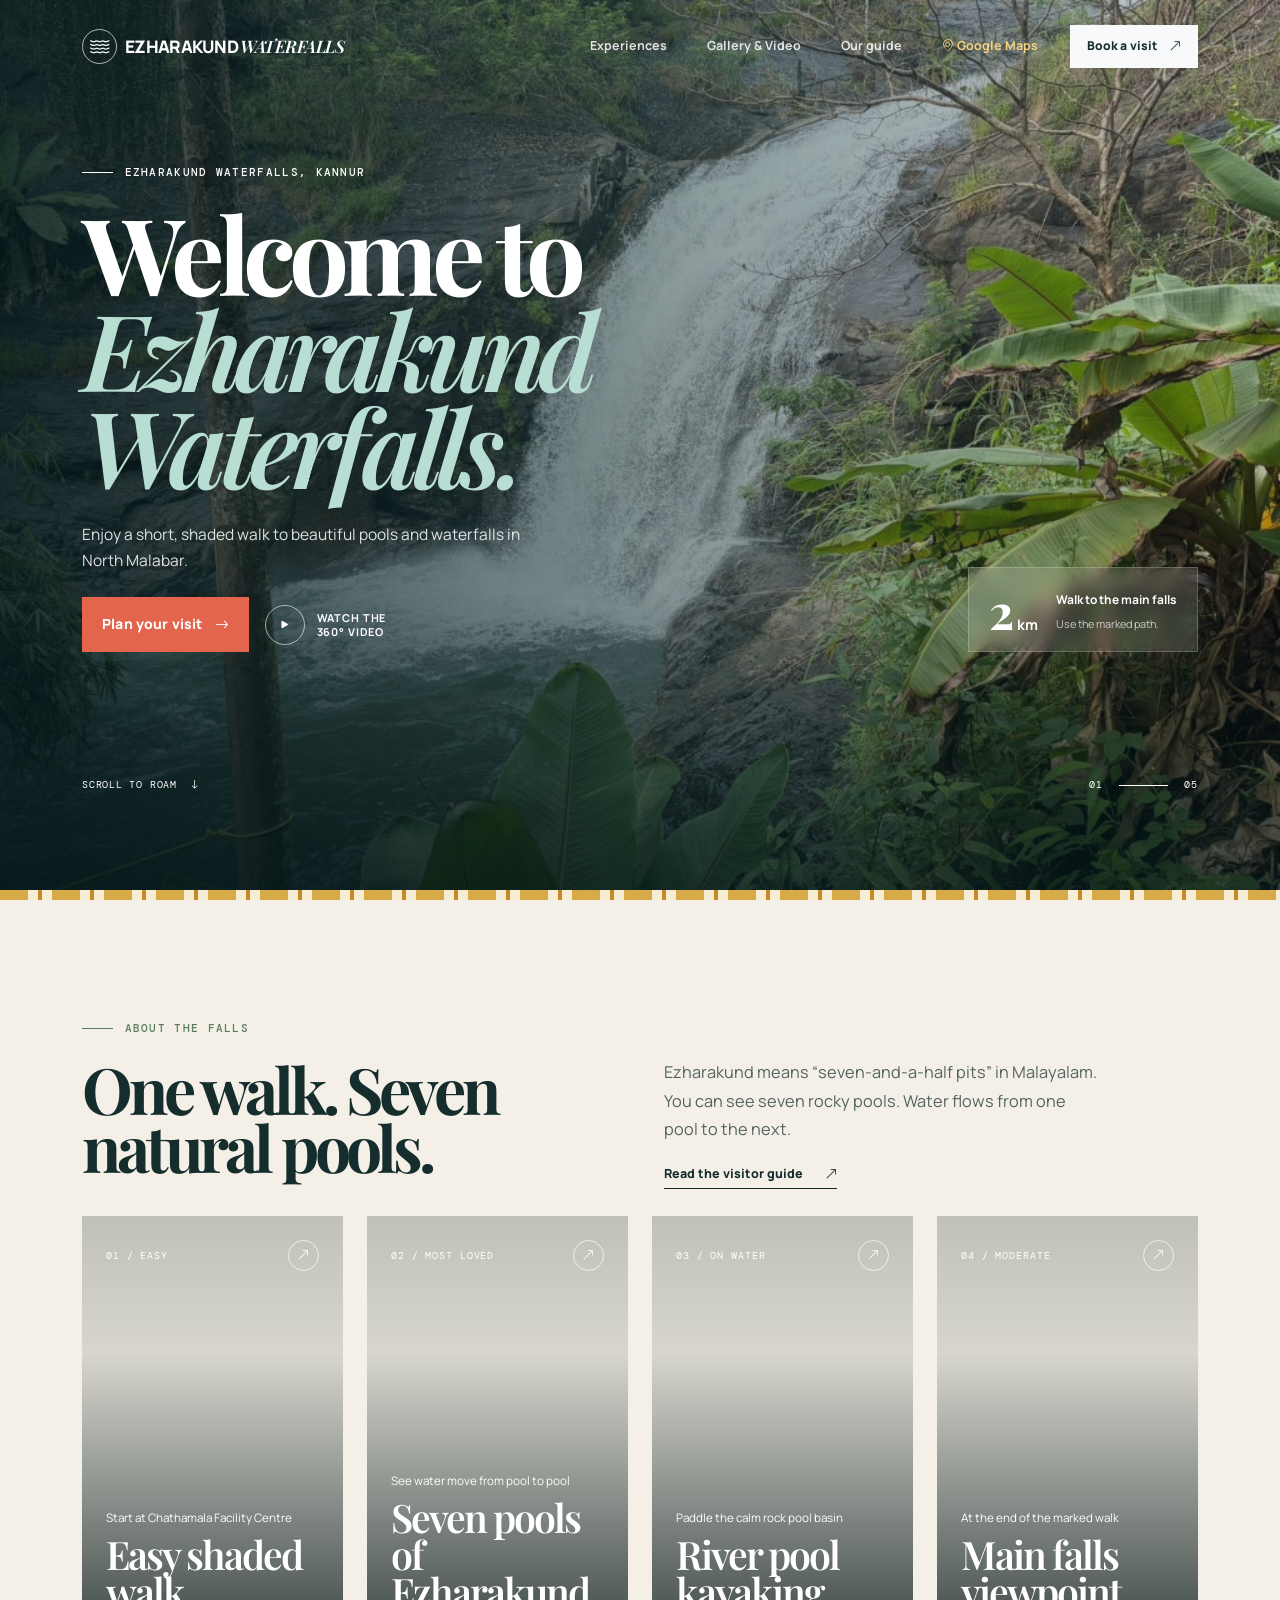
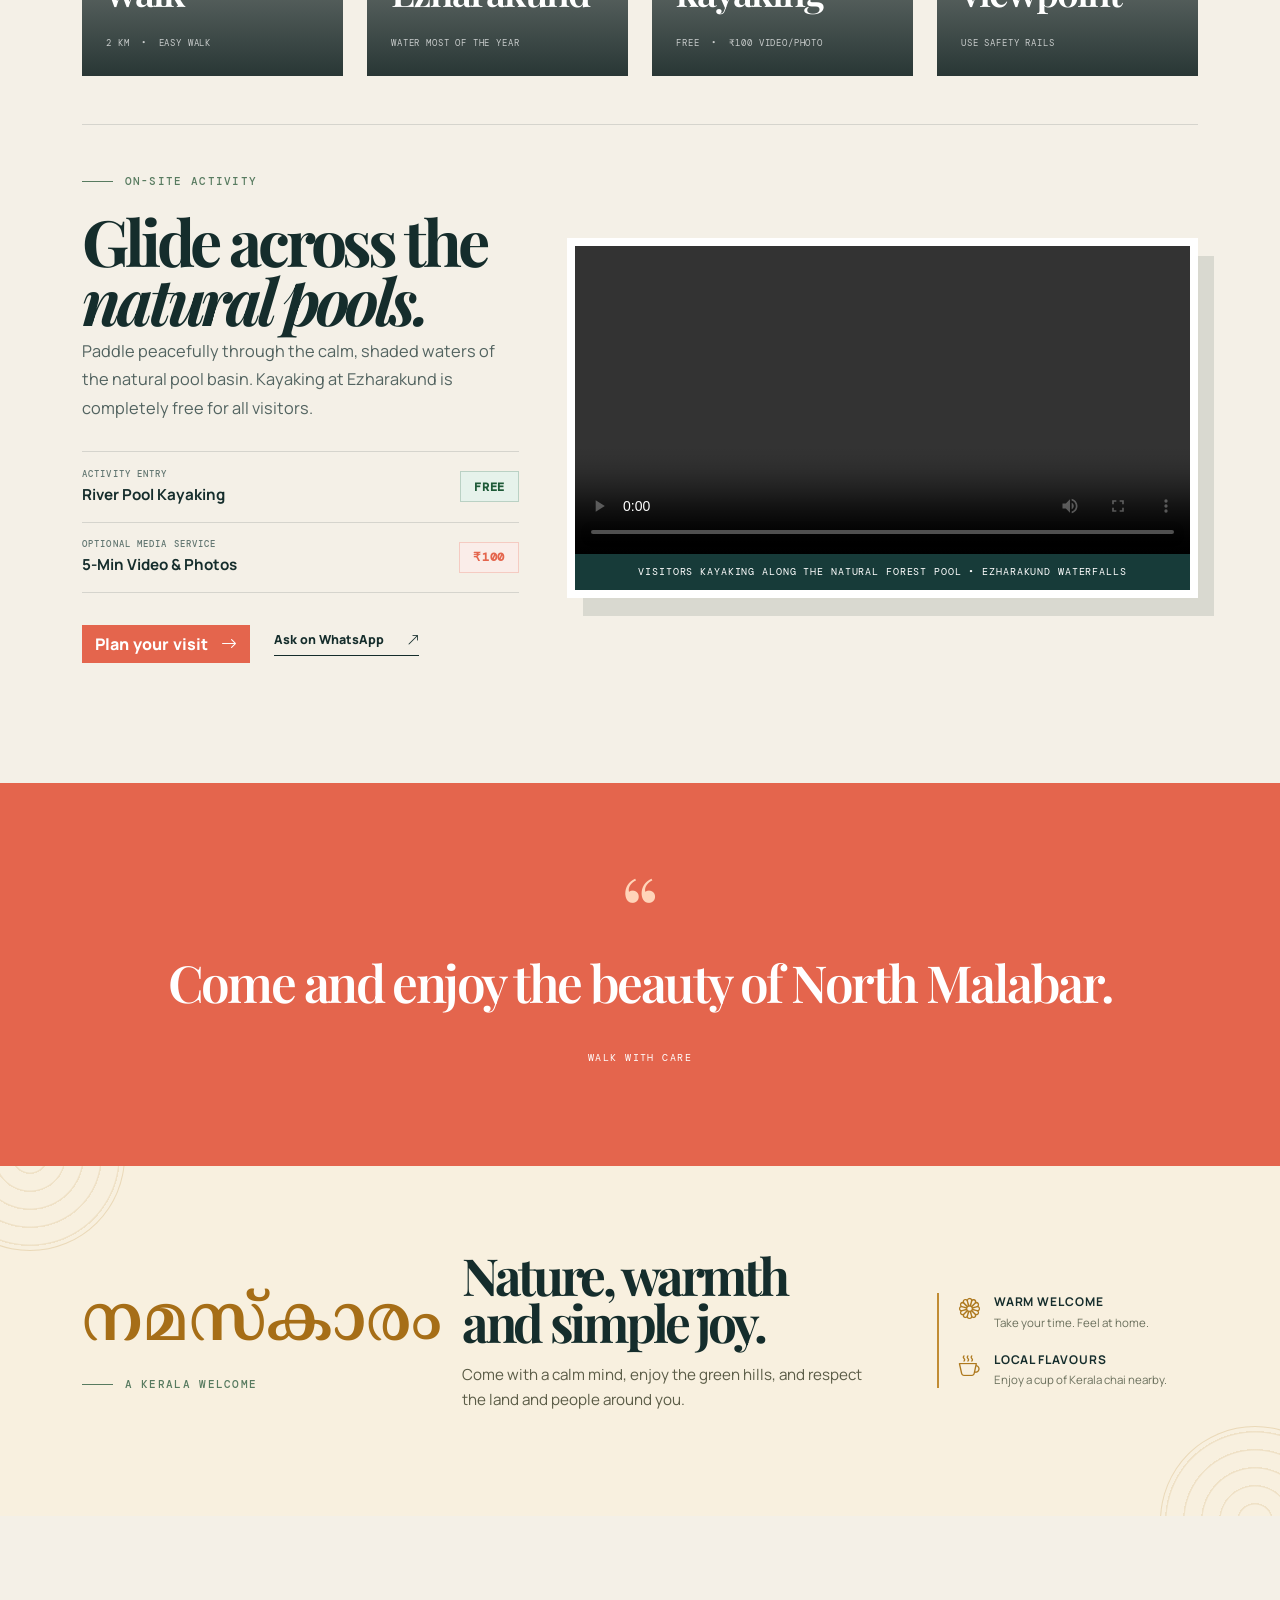
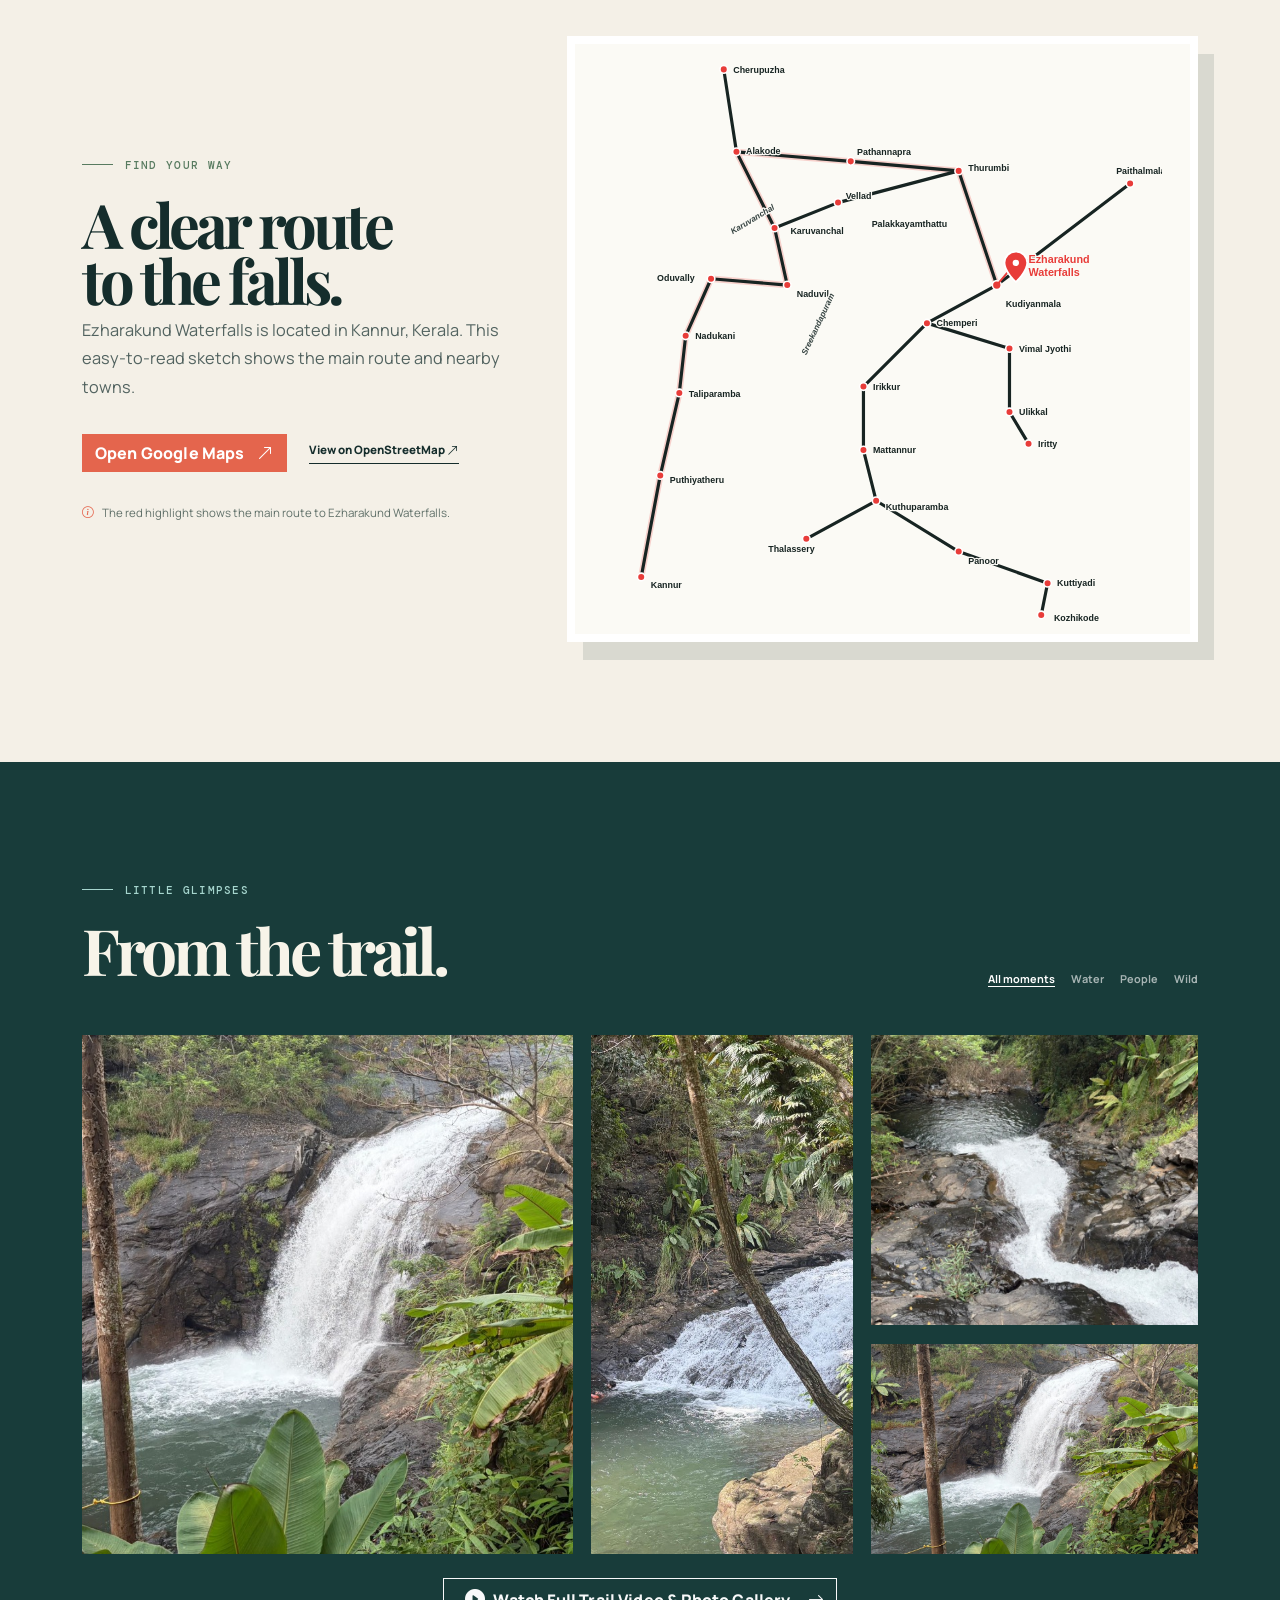
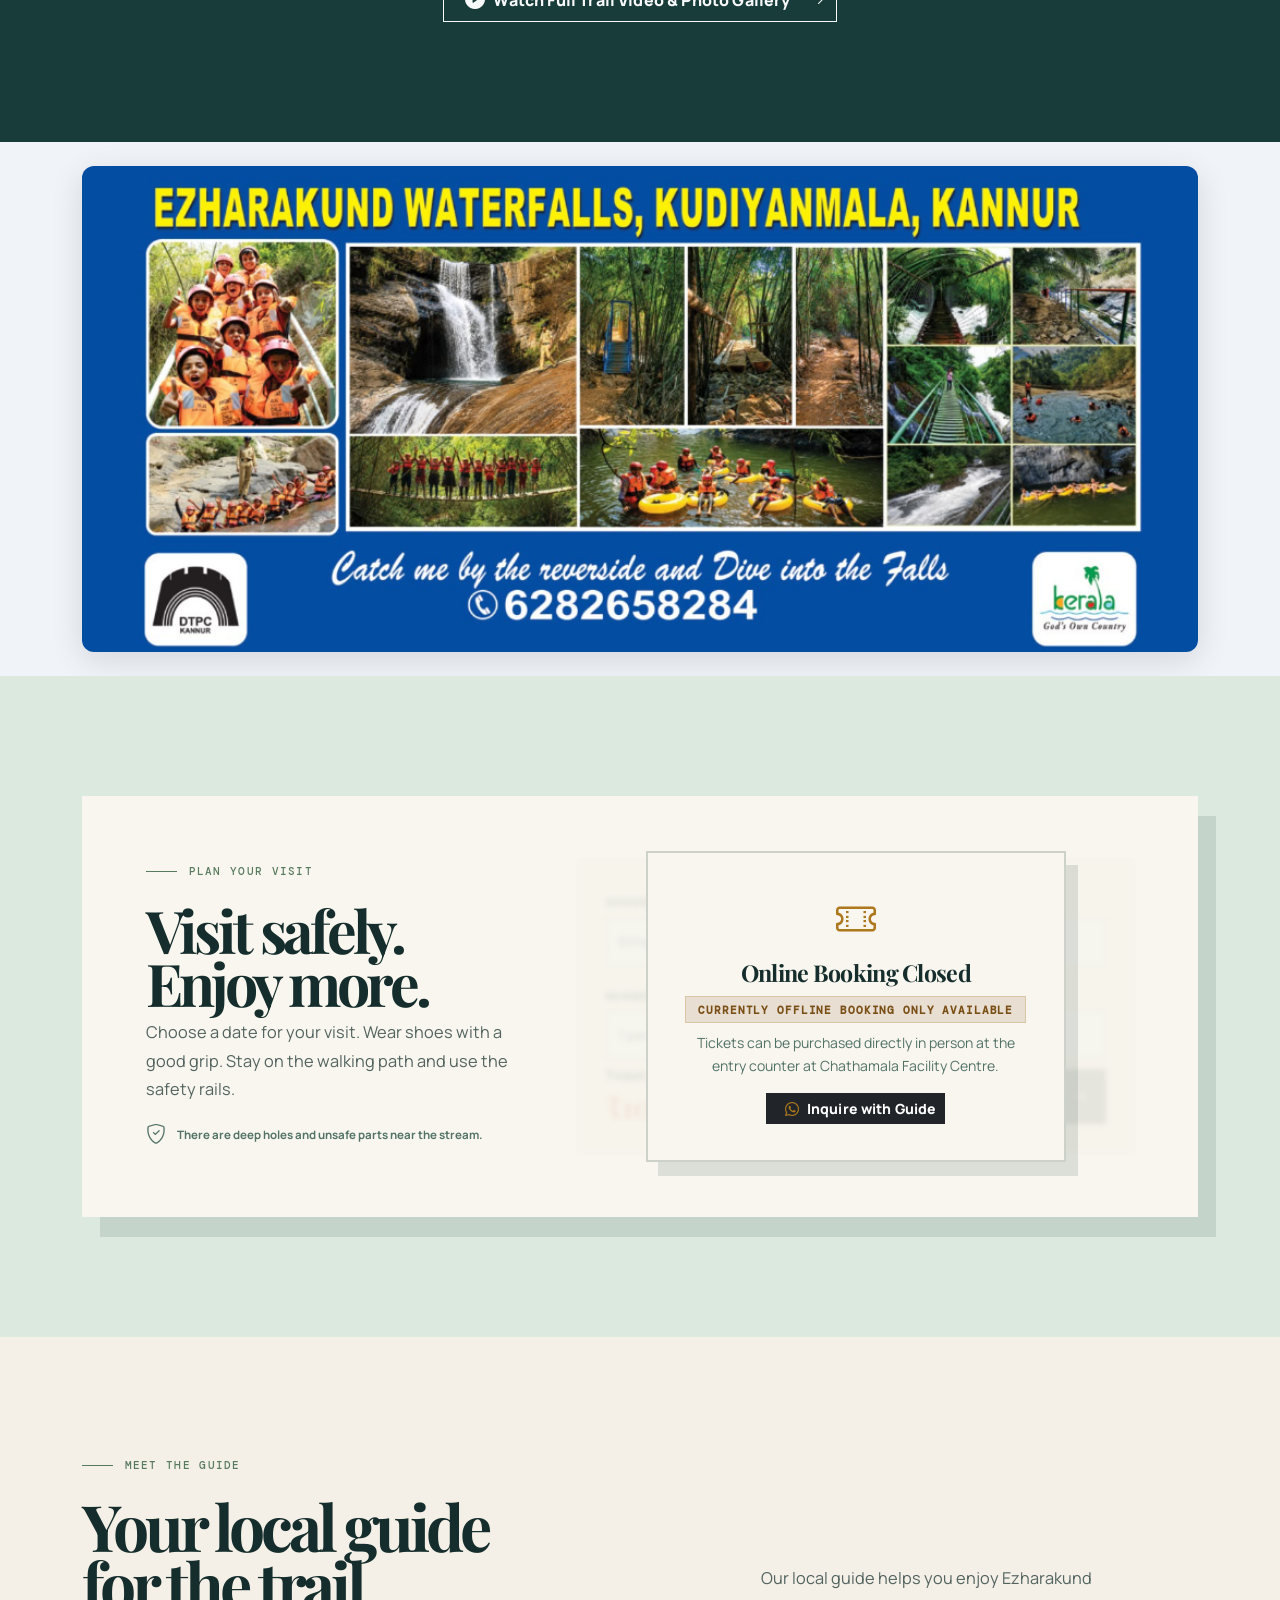
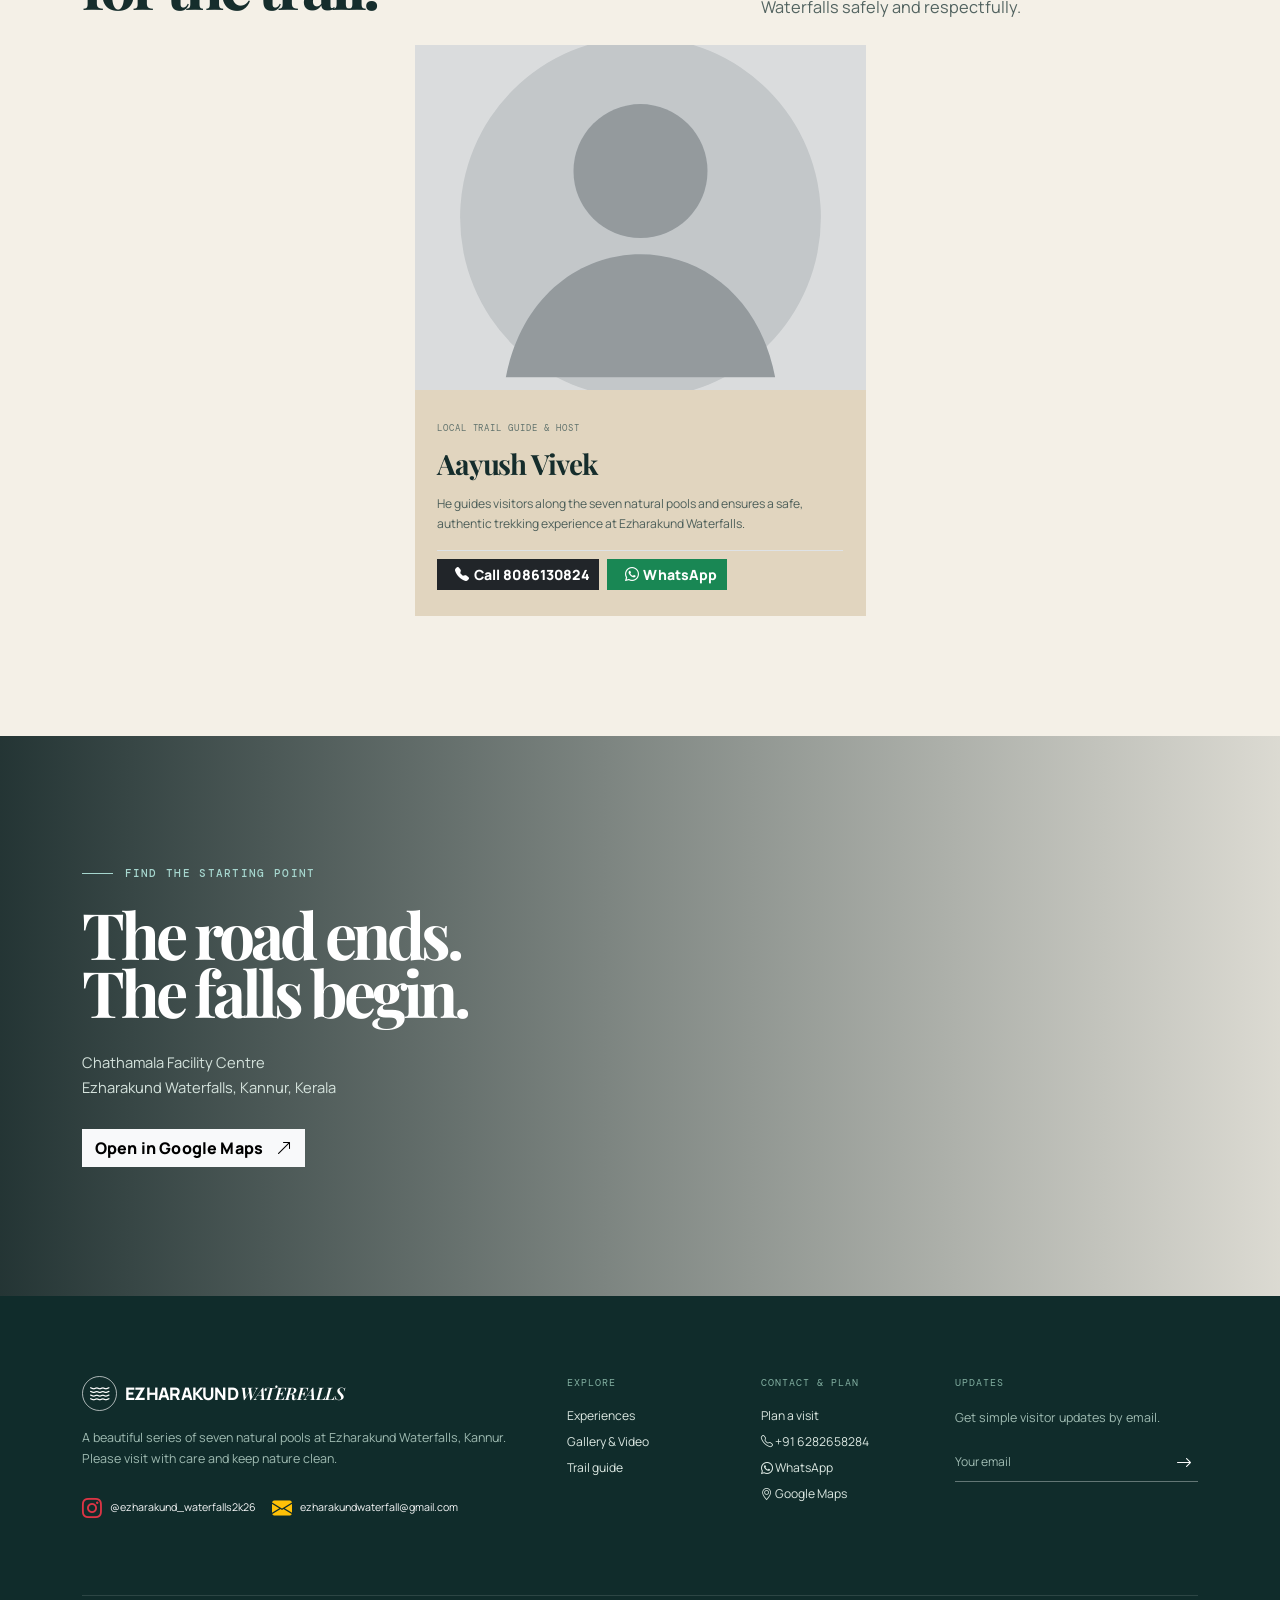
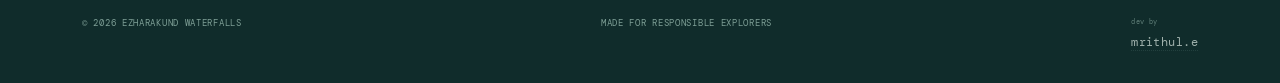
==== commit 51d6ffa1: "Refine developer attribution to discreet micro-print (0.44rem)" ====
--- a/index.html
+++ b/index.html
@@ -505,7 +505,7 @@
         <div class="footer-bottom">
           <span>© 2026 EZHARAKUND WATERFALLS</span>
           <span>MADE FOR RESPONSIBLE EXPLORERS</span>
-          <span>DEVELOPED BY <a href="https://mrithul.in" target="_blank" rel="noopener">MRITHUL.E</a></span>
+          <span class="dev-credit">dev by <a href="https://mrithul.in" target="_blank" rel="noopener">mrithul.e</a></span>
         </div>
       </div>
     </footer>
--- a/assets/css/style.css
+++ b/assets/css/style.css
@@ -76,6 +76,9 @@
 
 .footer-bottom a { color:inherit; text-decoration:none; border-bottom:1px dotted rgba(126,159,150,.35); transition:color .2s, border-color .2s; }
 .footer-bottom a:hover { color:#dce8e2; border-bottom-color:#dce8e2; }
+.dev-credit { font-size:.44rem; letter-spacing:.06em; opacity:.7; text-transform:none; }
+.dev-credit a { border-bottom:1px dotted rgba(126,159,150,.25); }
+.dev-credit a:hover { opacity:1; }
 
 /* Booking Closed State */
 .booking-closed-wrap { position: relative; }
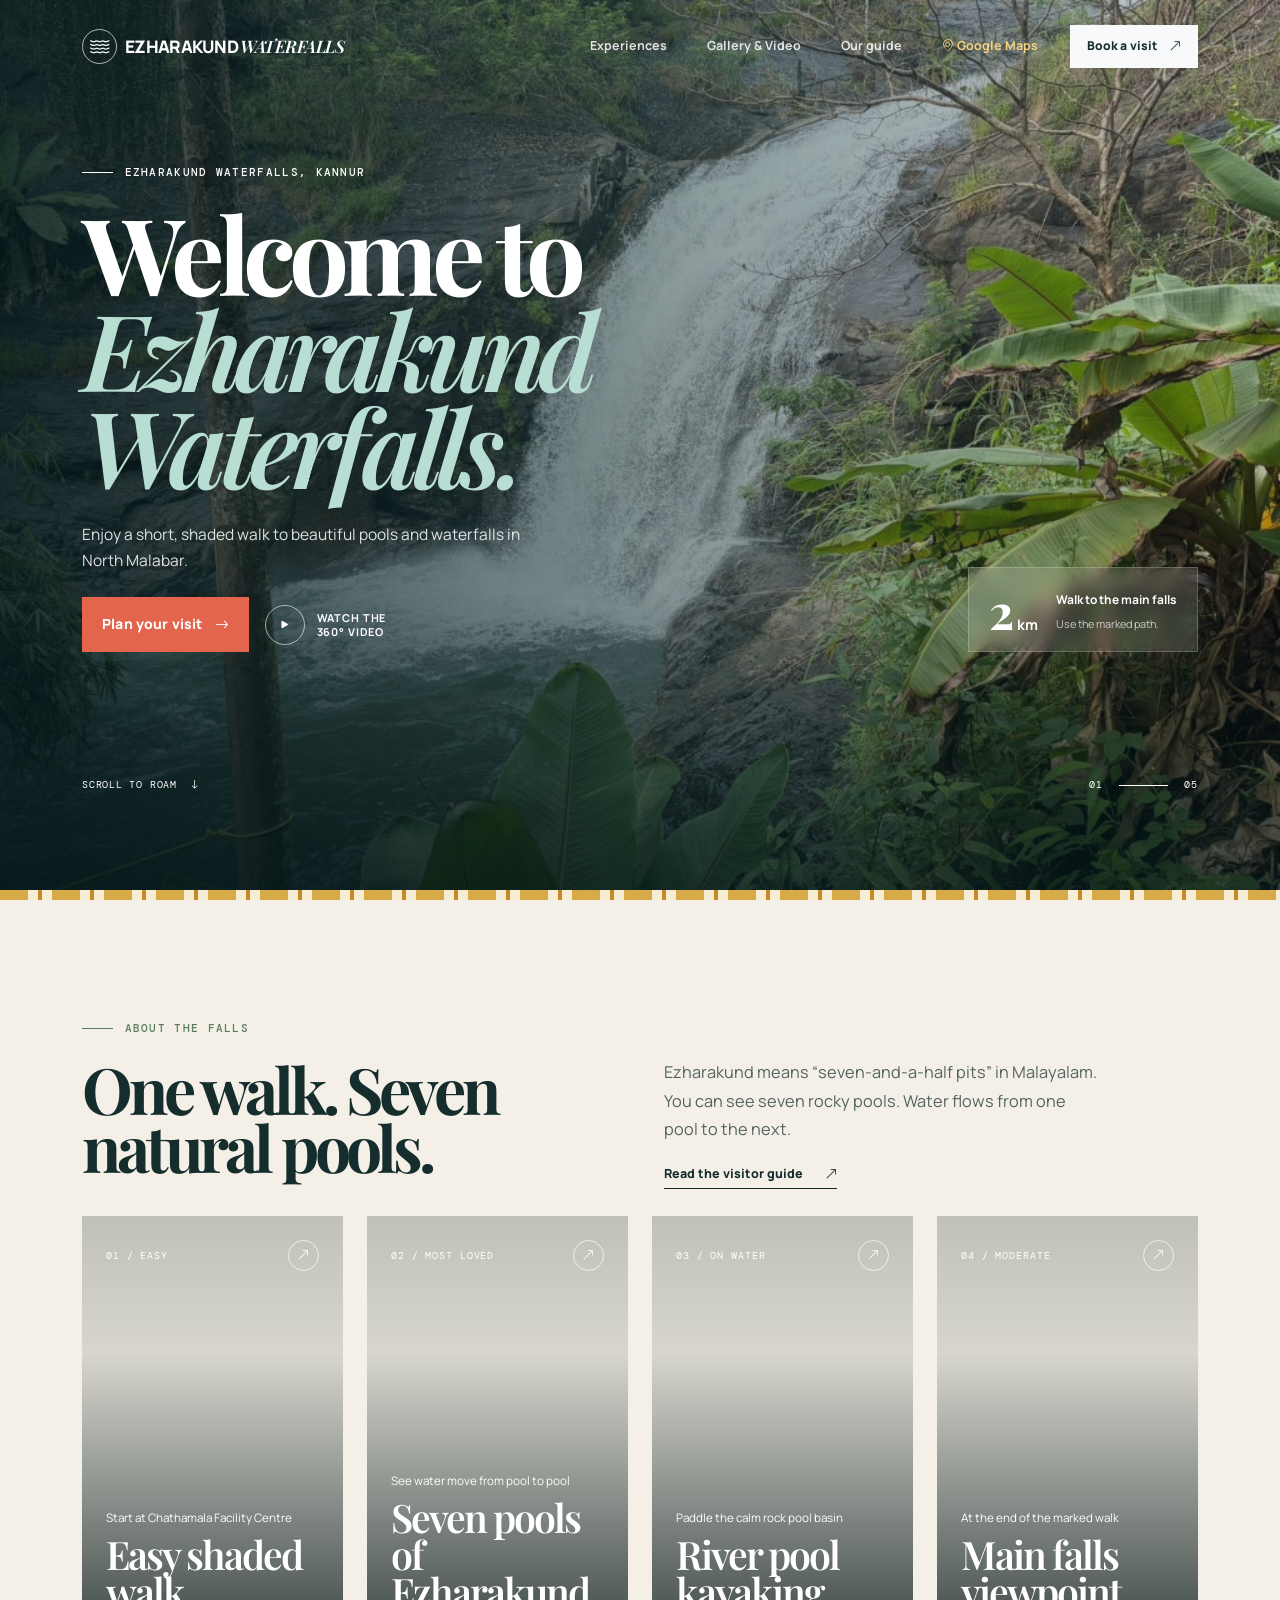
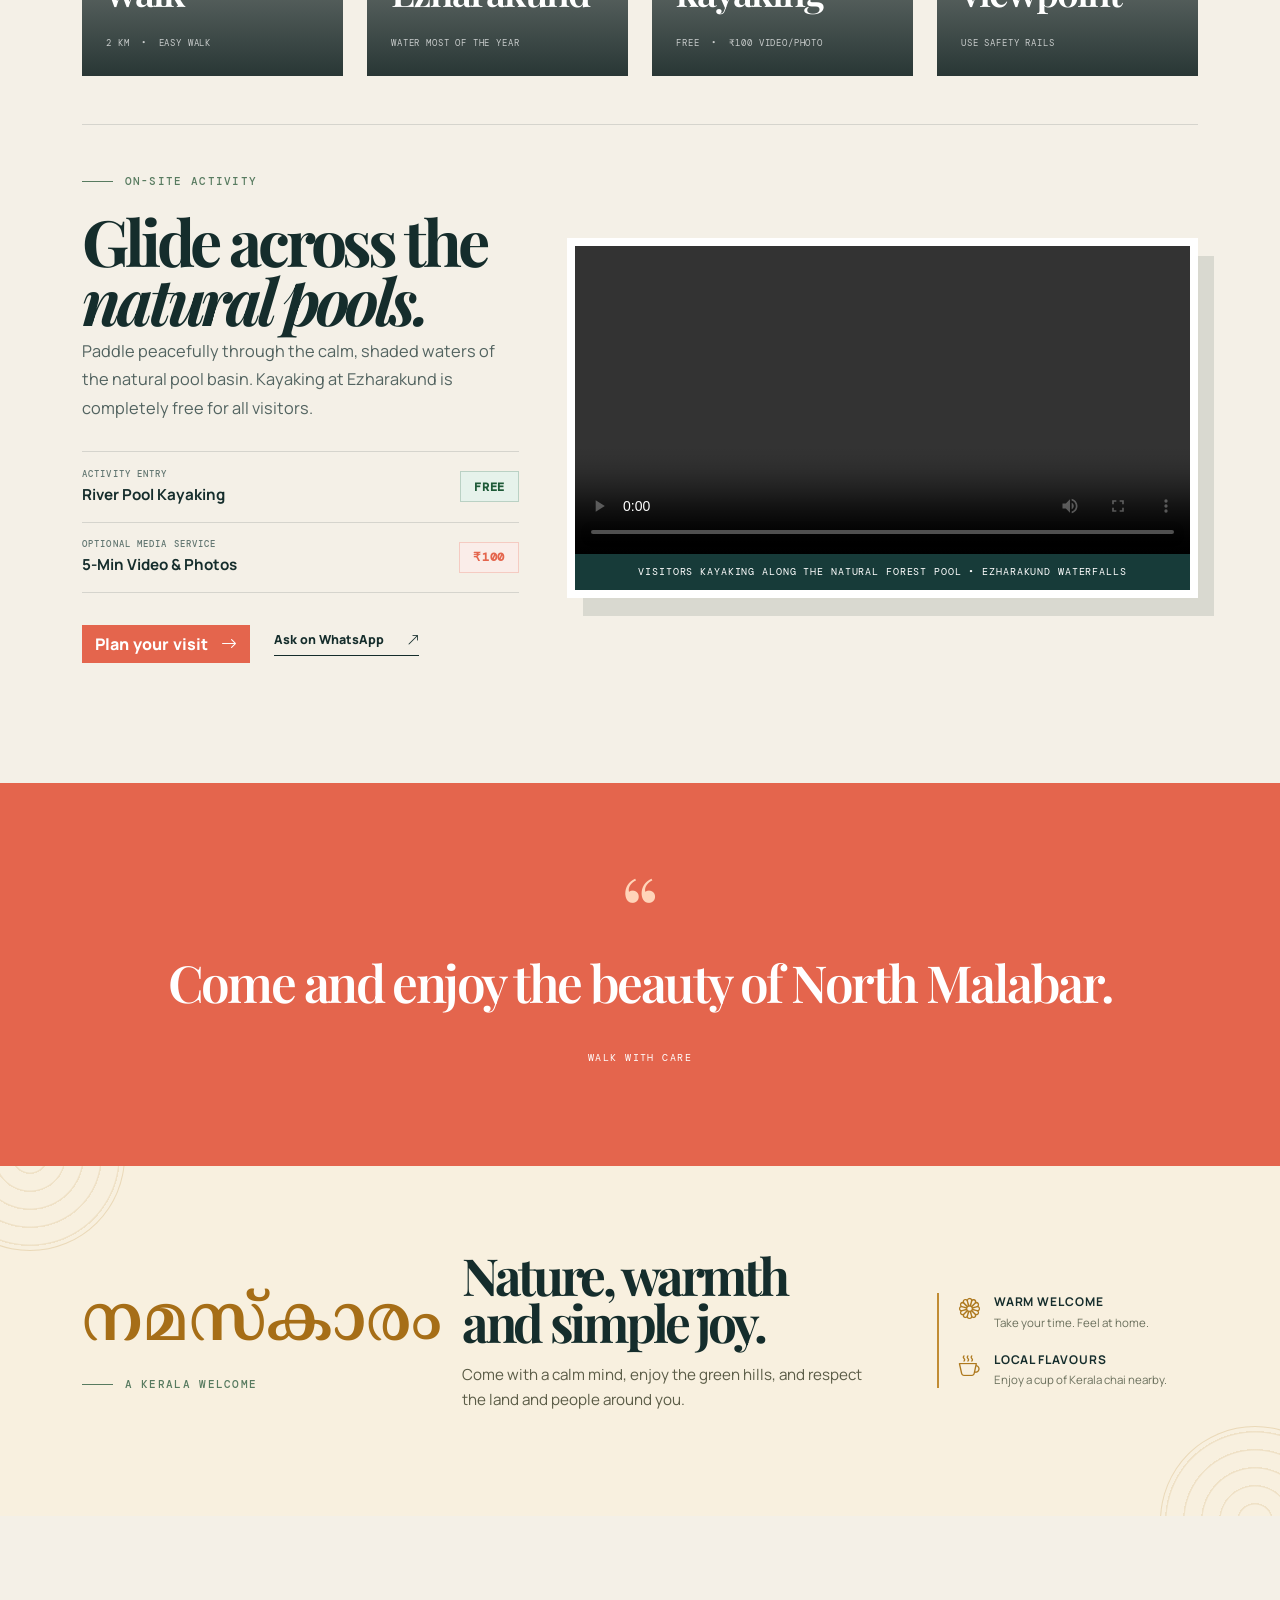
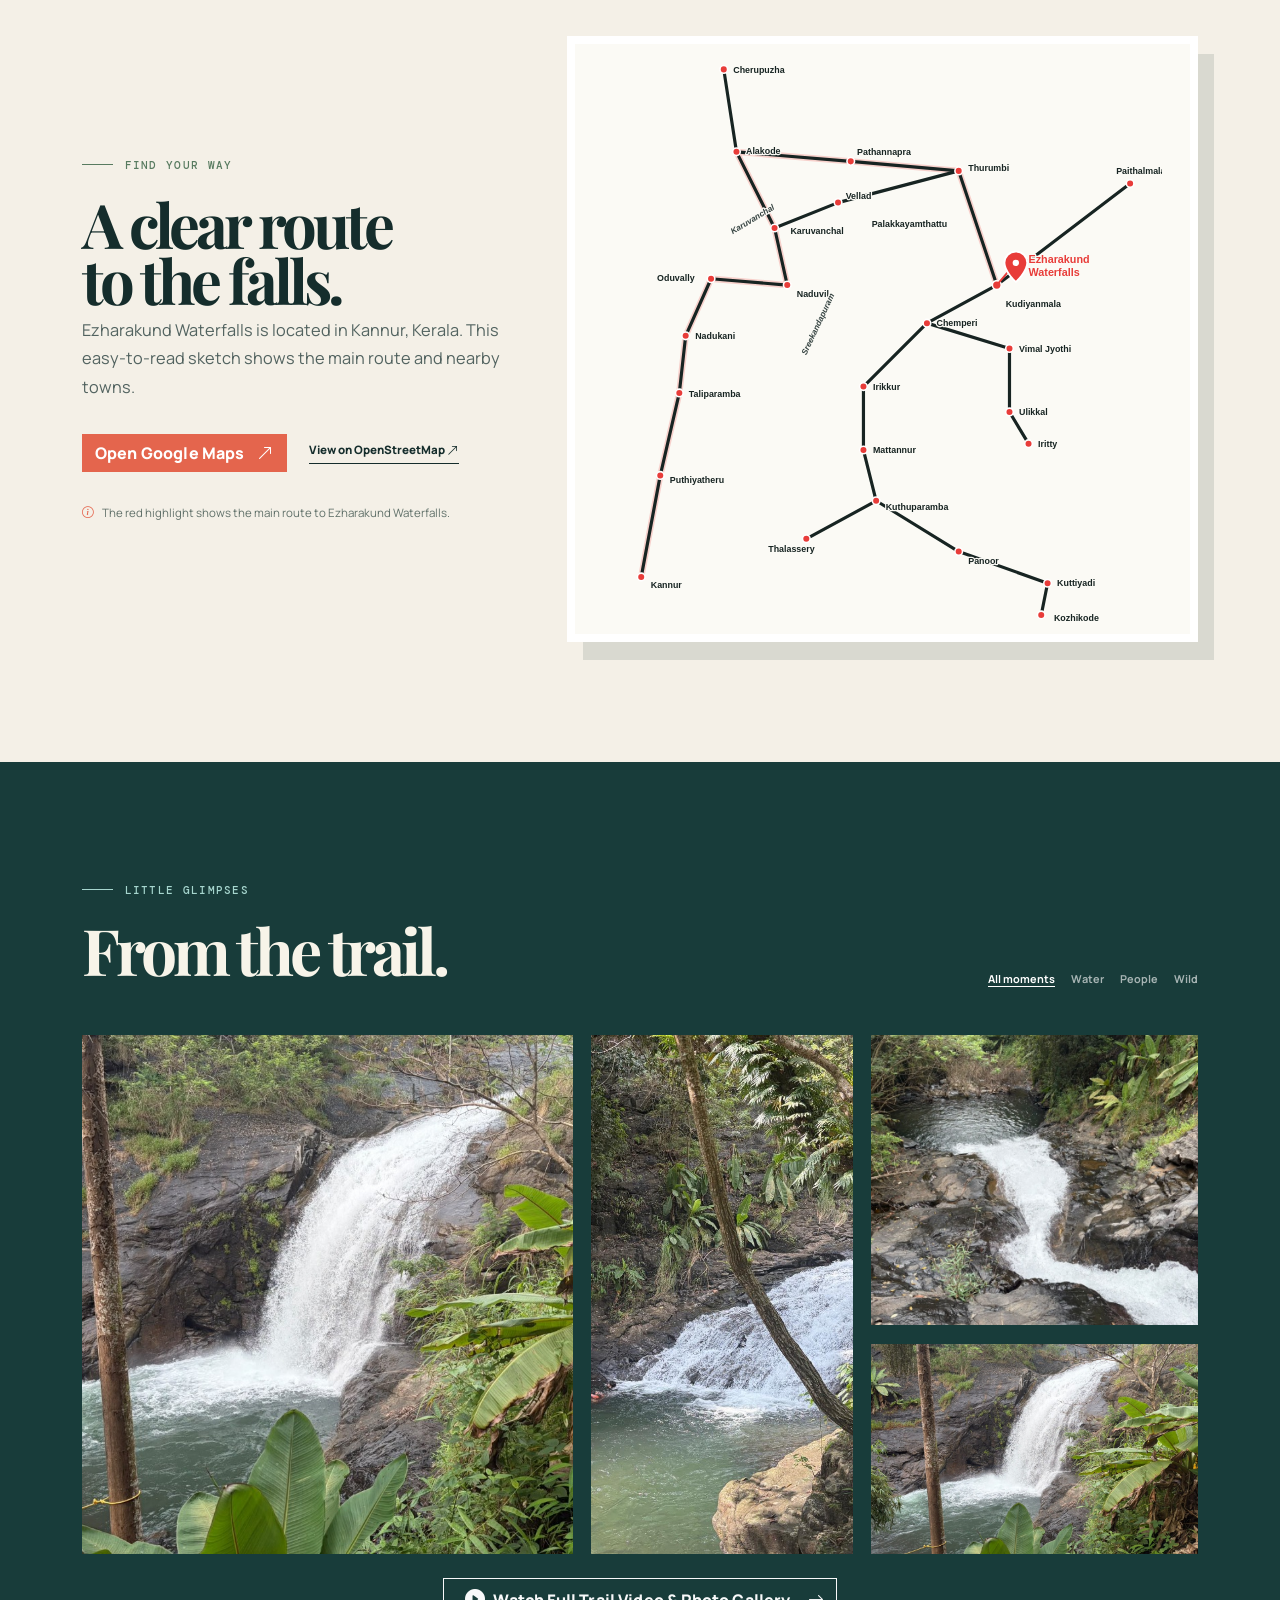
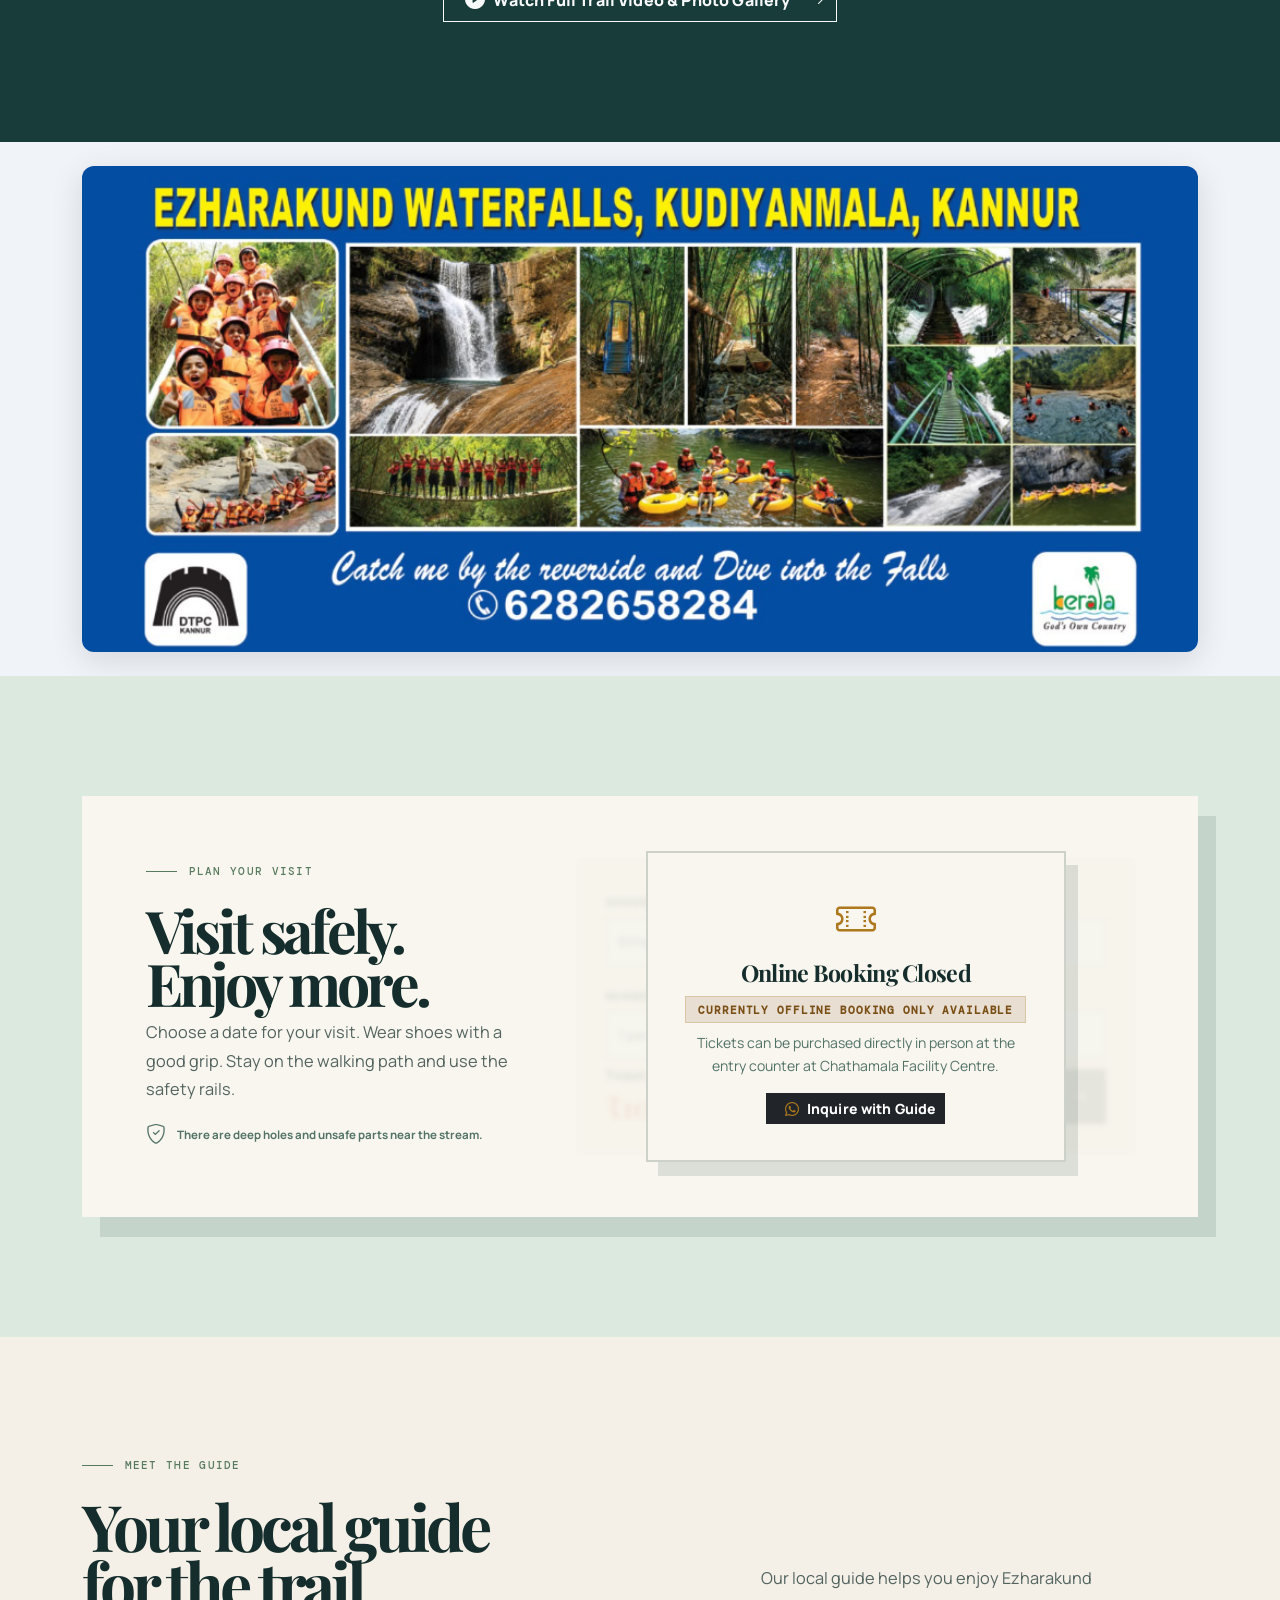
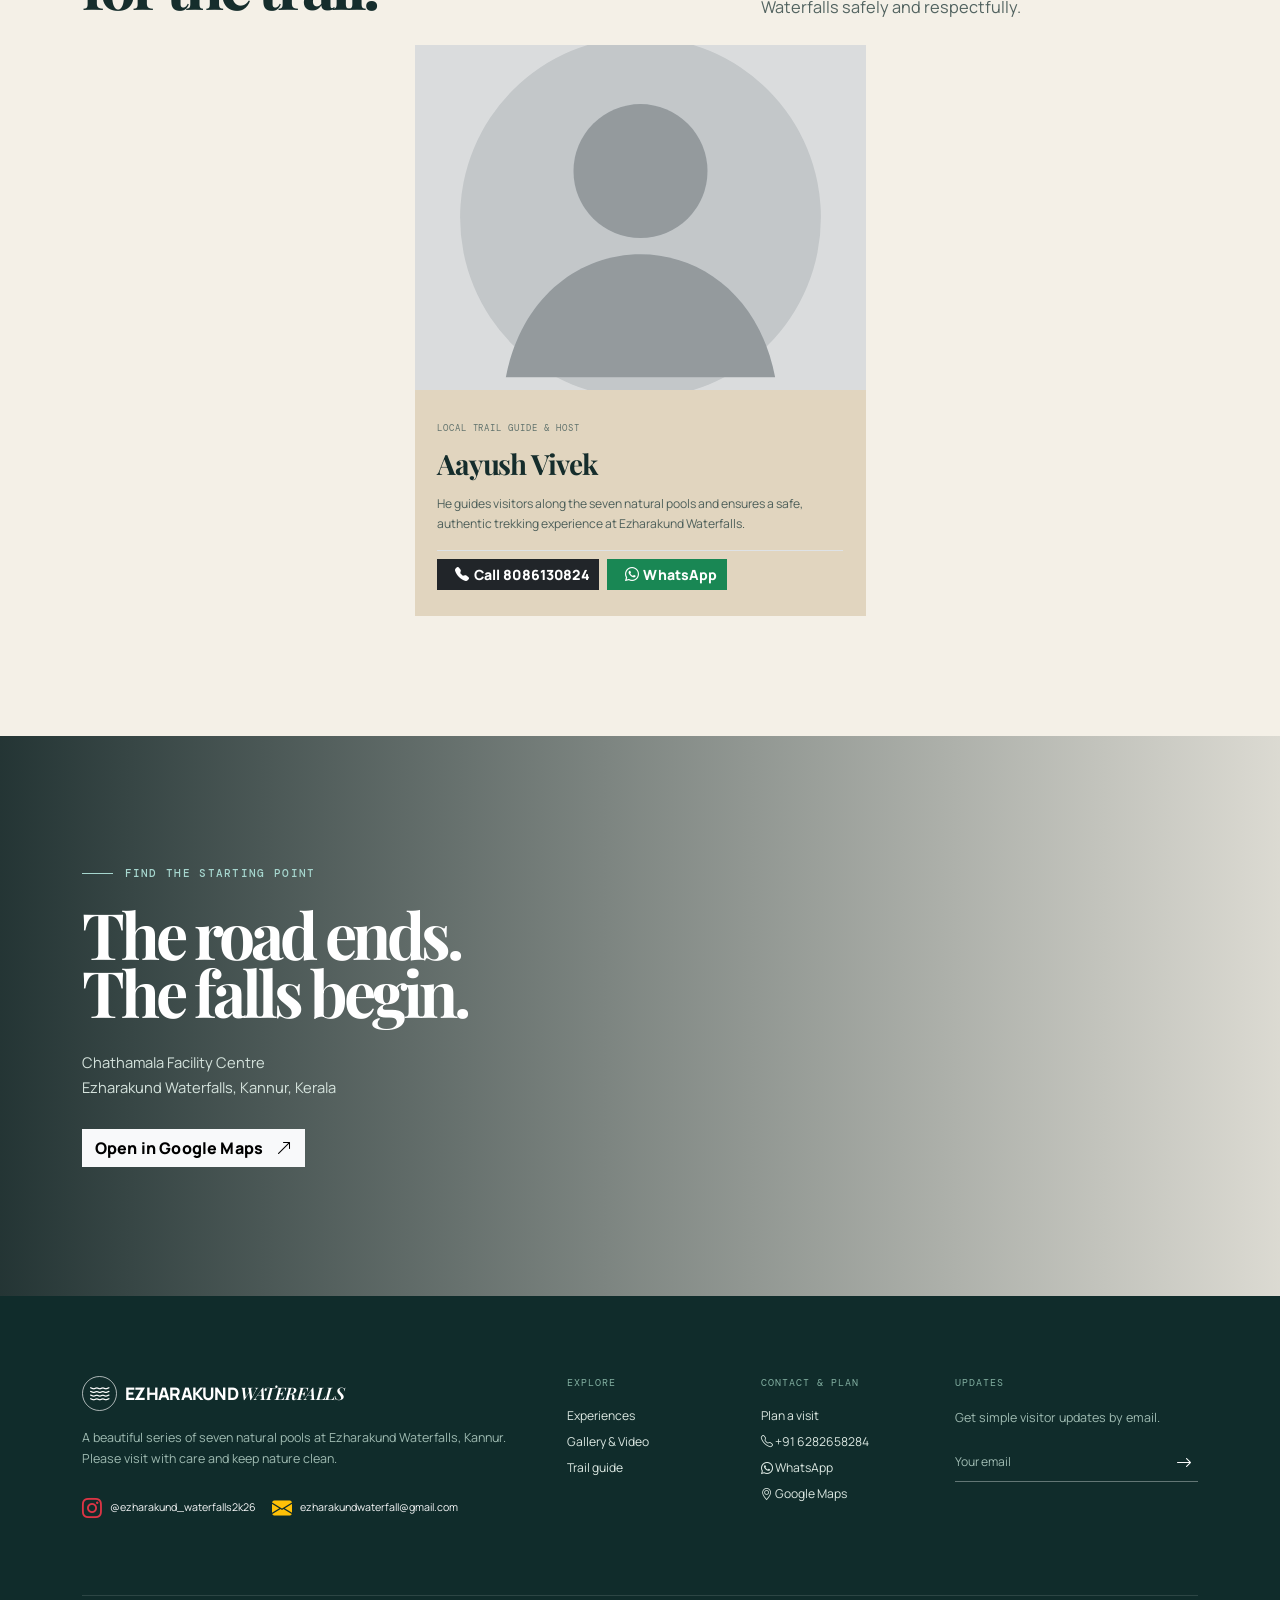
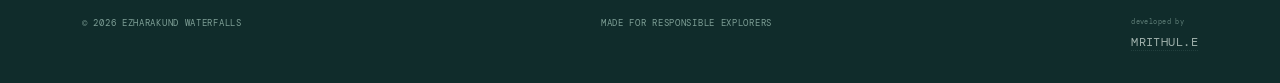
==== commit fa7c518e: "Update footer attribution to 'developed by MRITHUL.E' while preserving micro-print size" ====
--- a/index.html
+++ b/index.html
@@ -505,7 +505,7 @@
         <div class="footer-bottom">
           <span>© 2026 EZHARAKUND WATERFALLS</span>
           <span>MADE FOR RESPONSIBLE EXPLORERS</span>
-          <span class="dev-credit">dev by <a href="https://mrithul.in" target="_blank" rel="noopener">mrithul.e</a></span>
+          <span class="dev-credit">developed by <a href="https://mrithul.in" target="_blank" rel="noopener">MRITHUL.E</a></span>
         </div>
       </div>
     </footer>
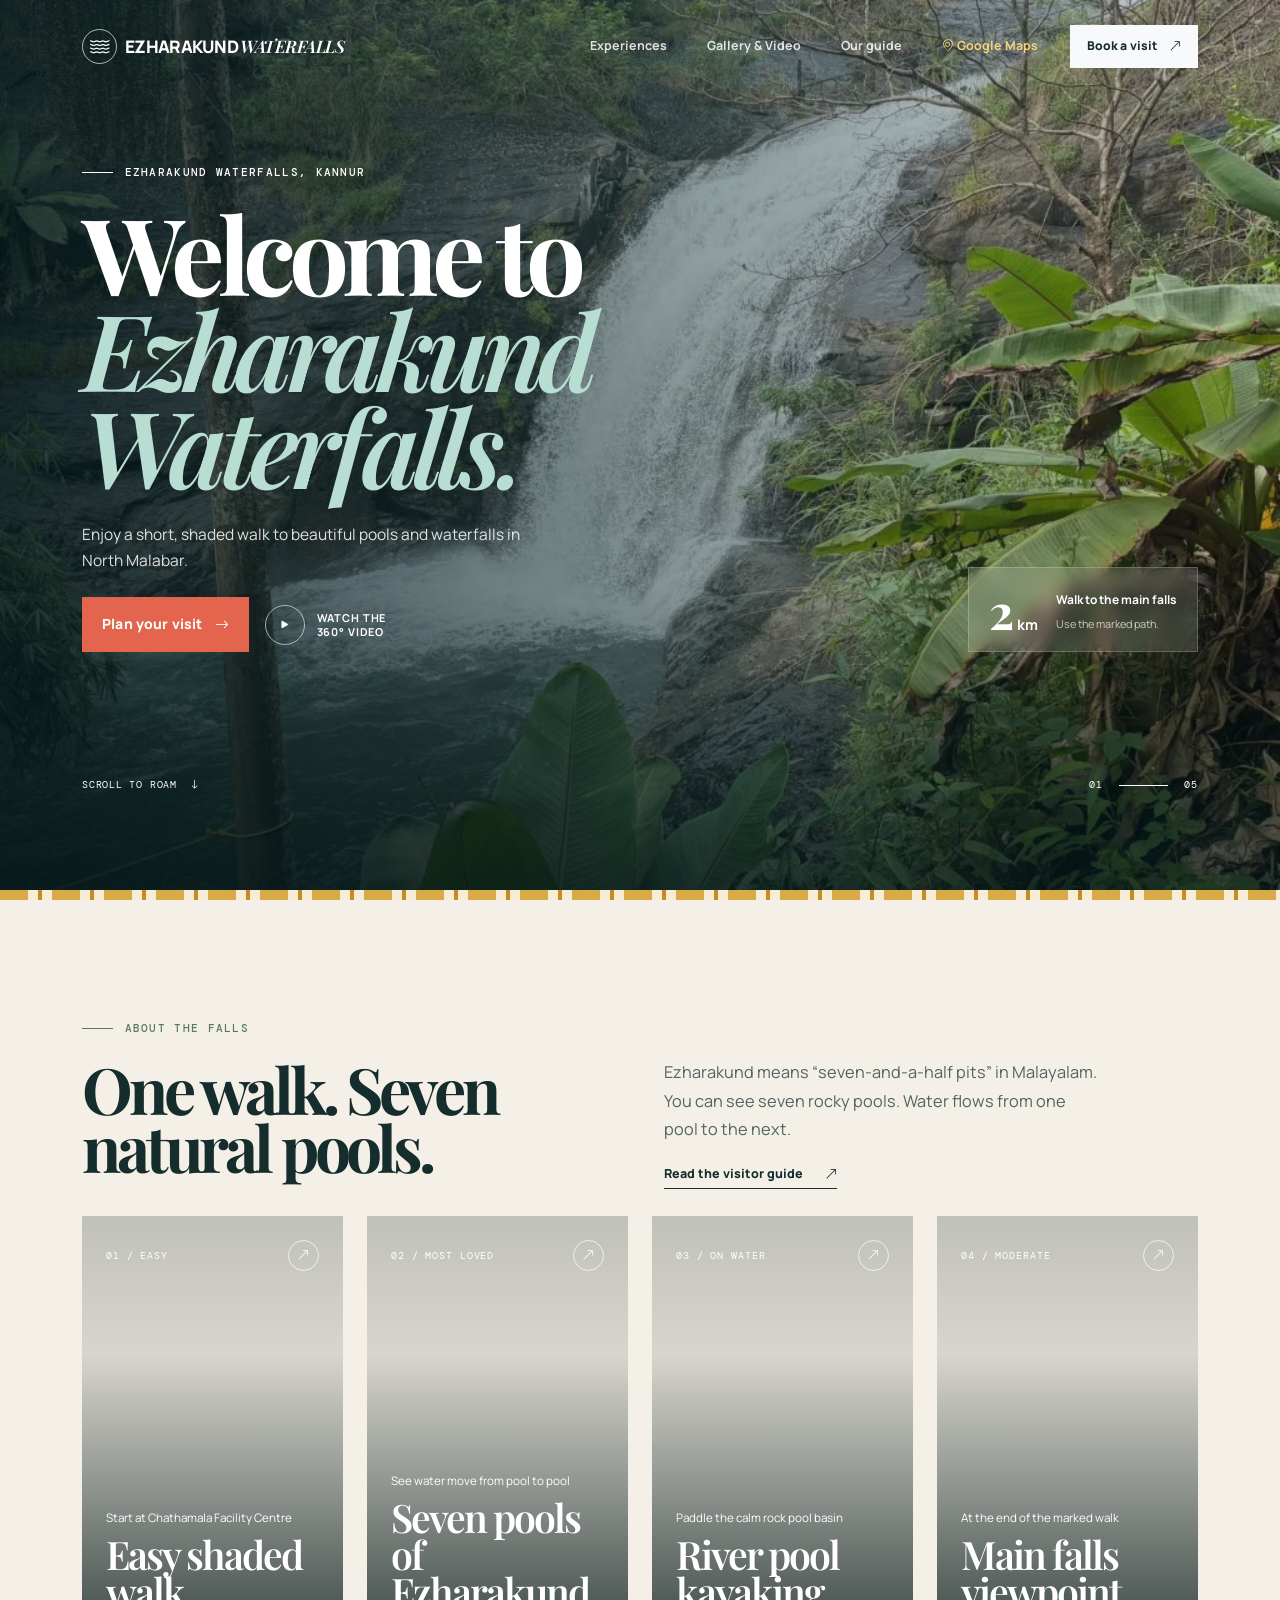
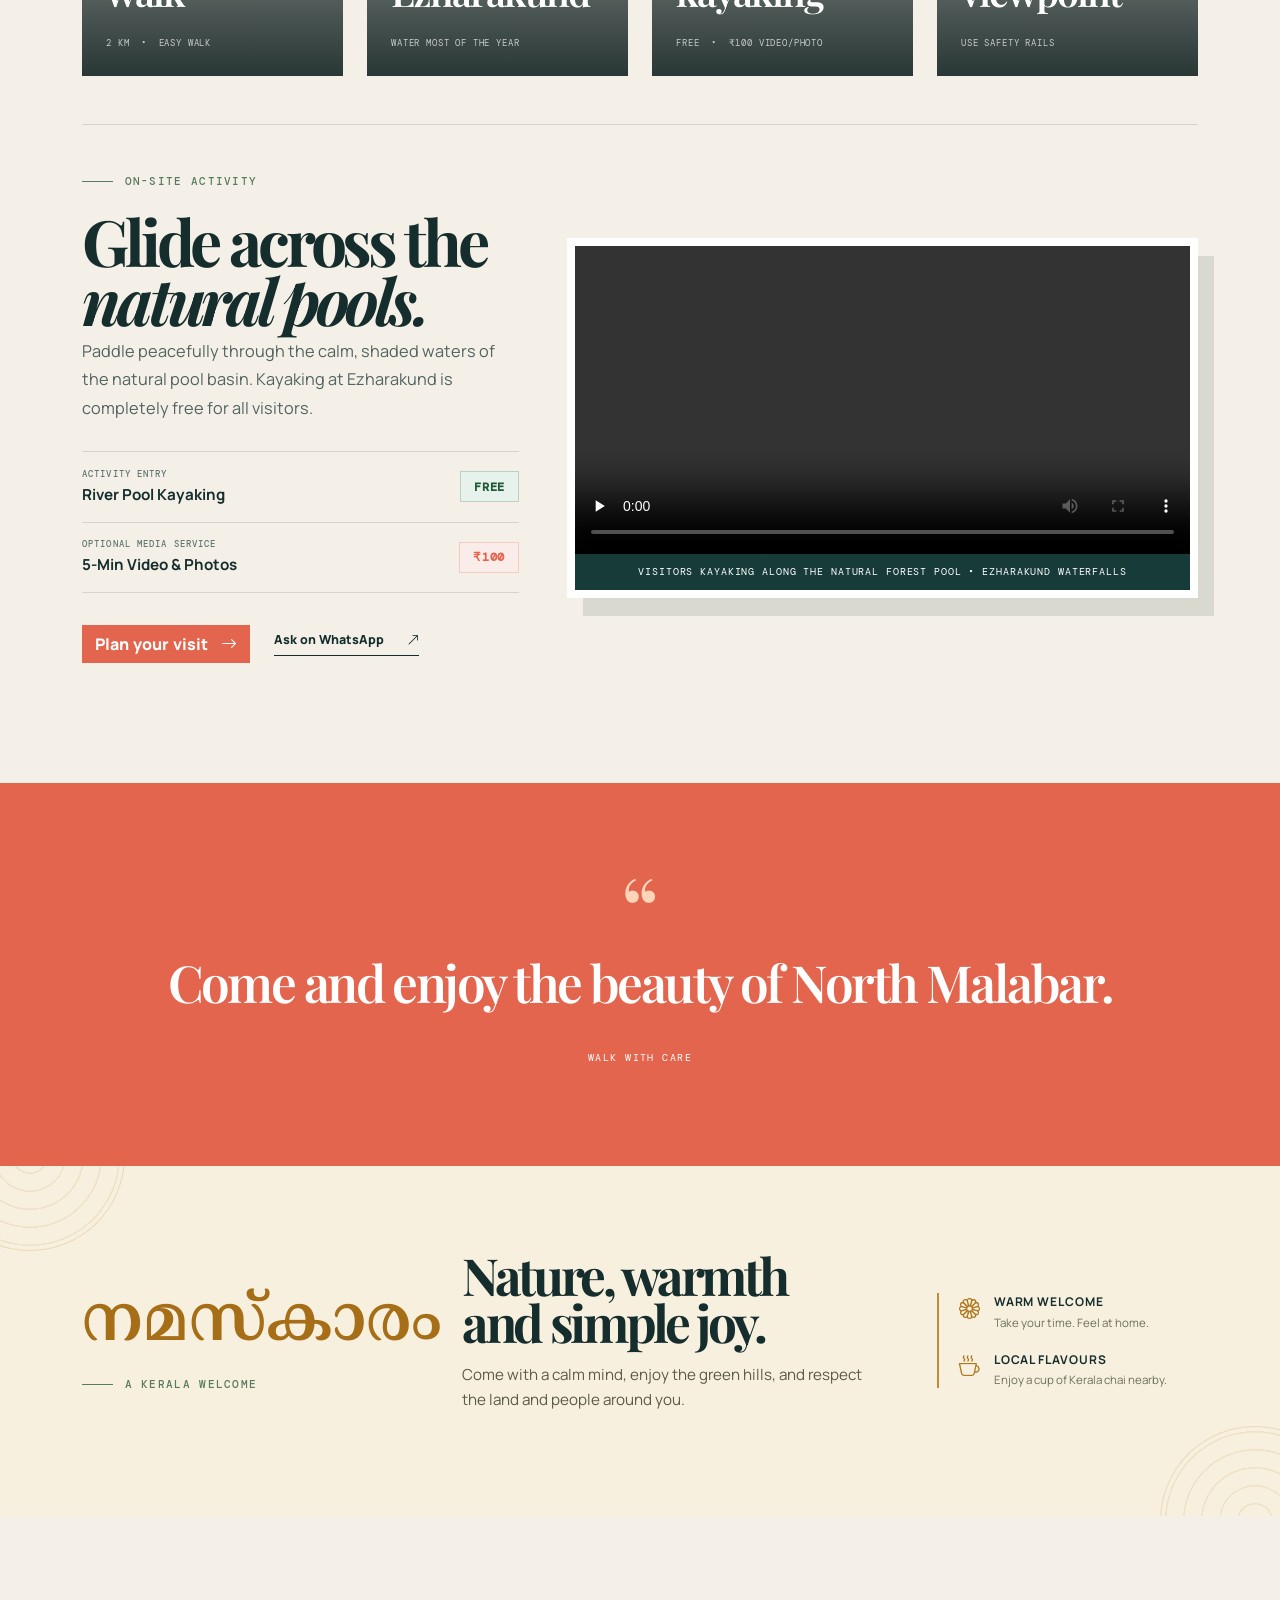
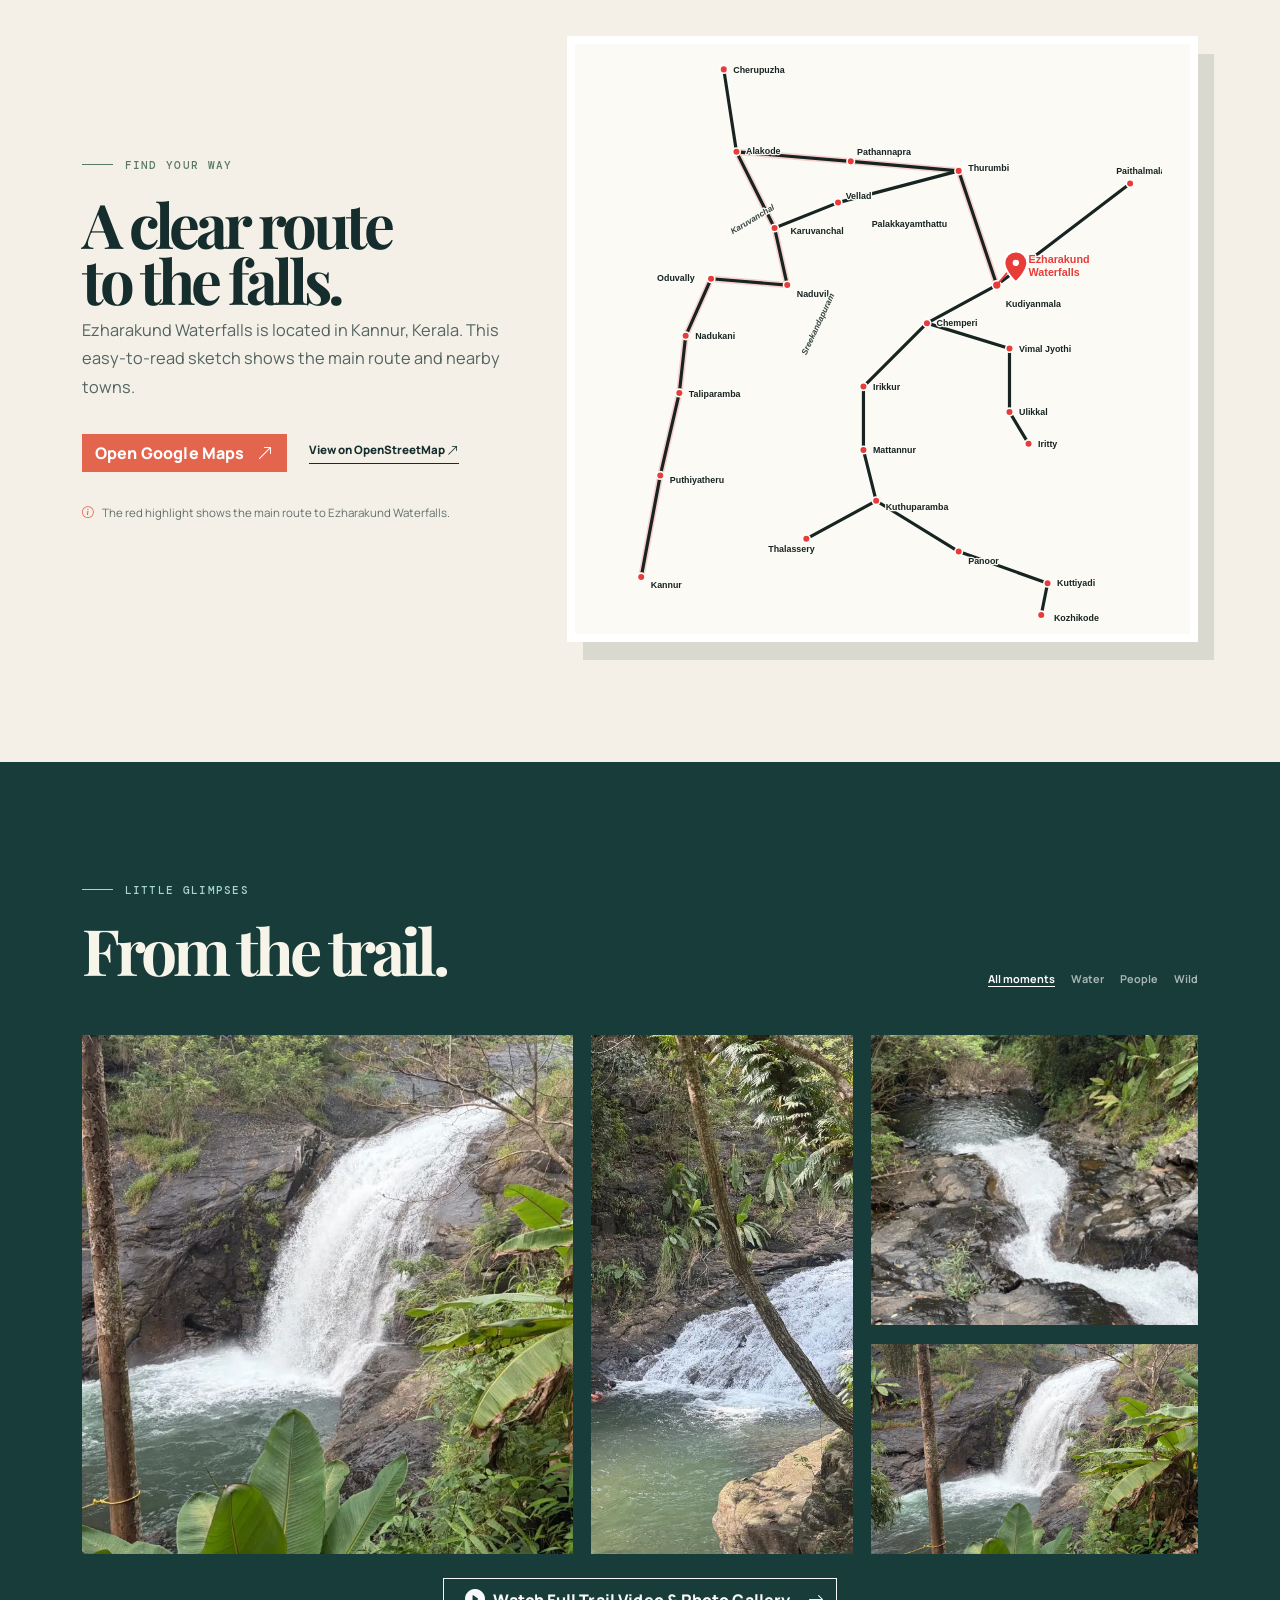
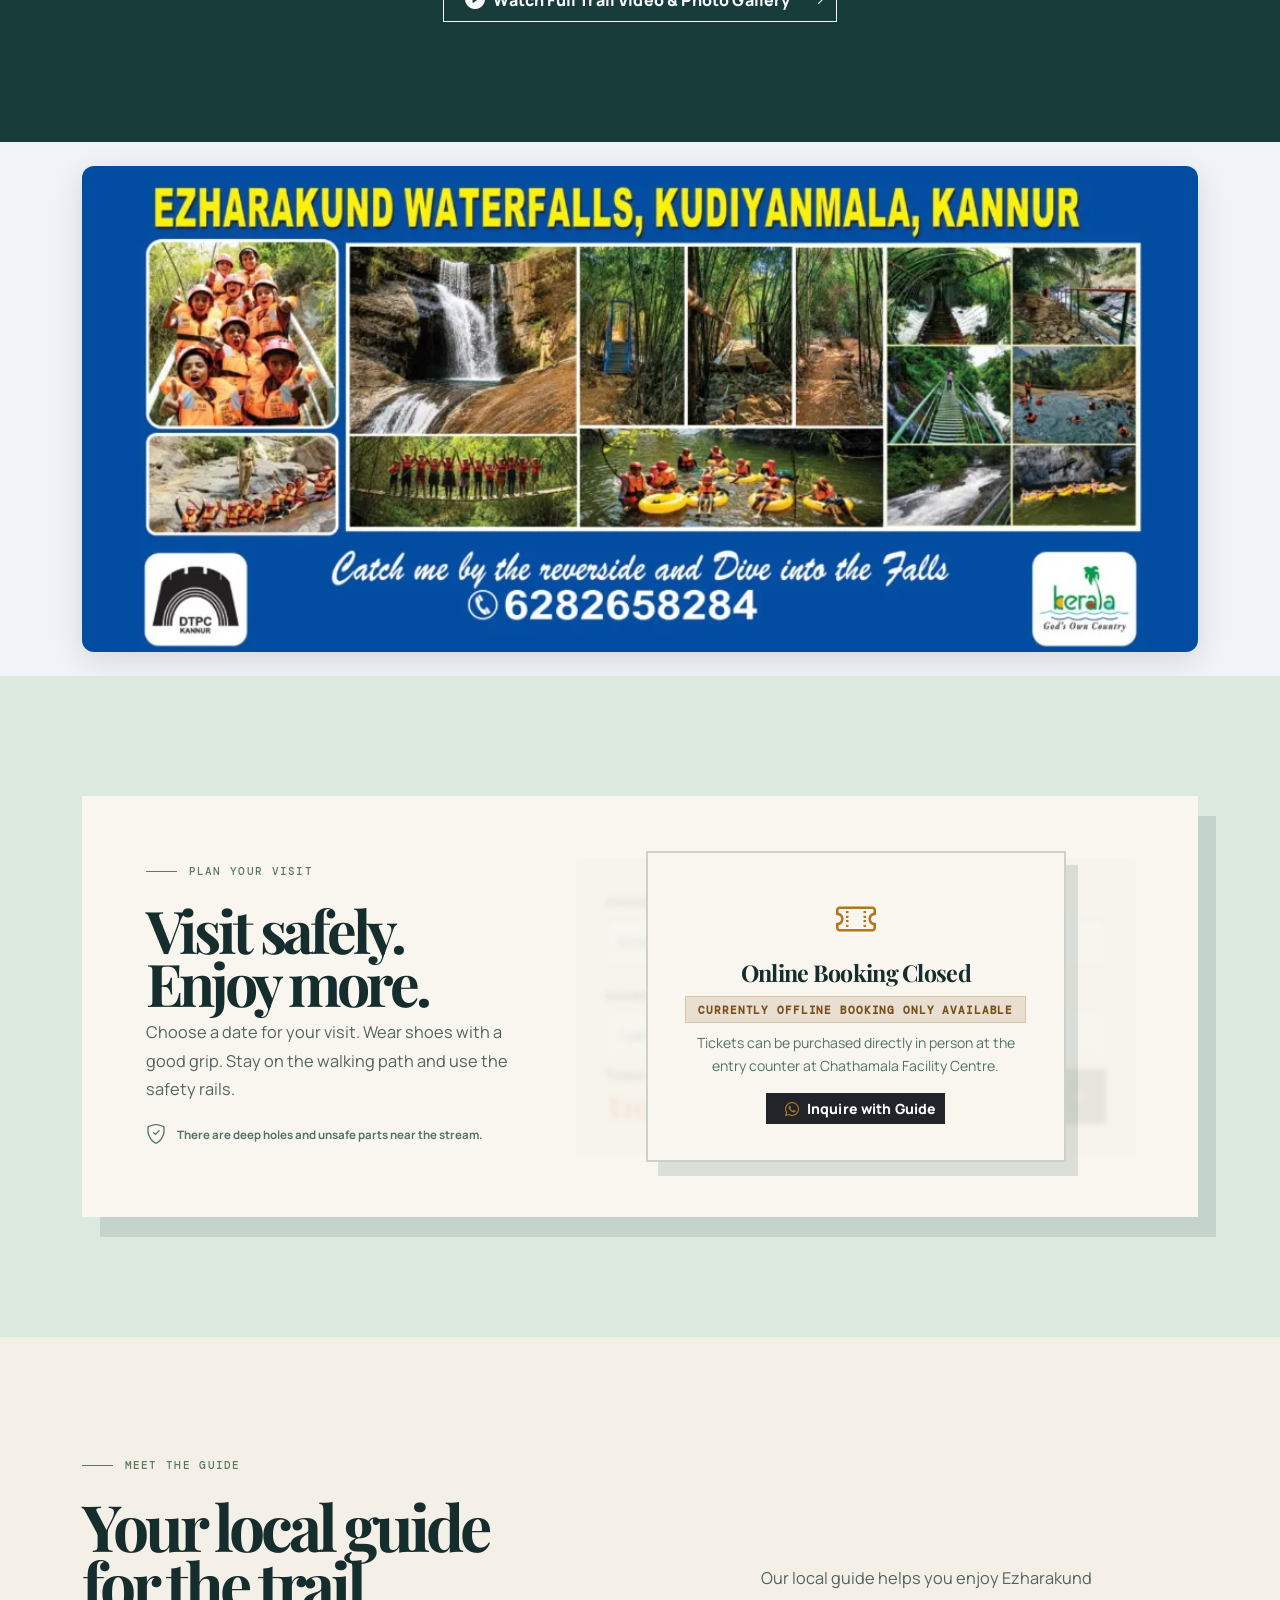
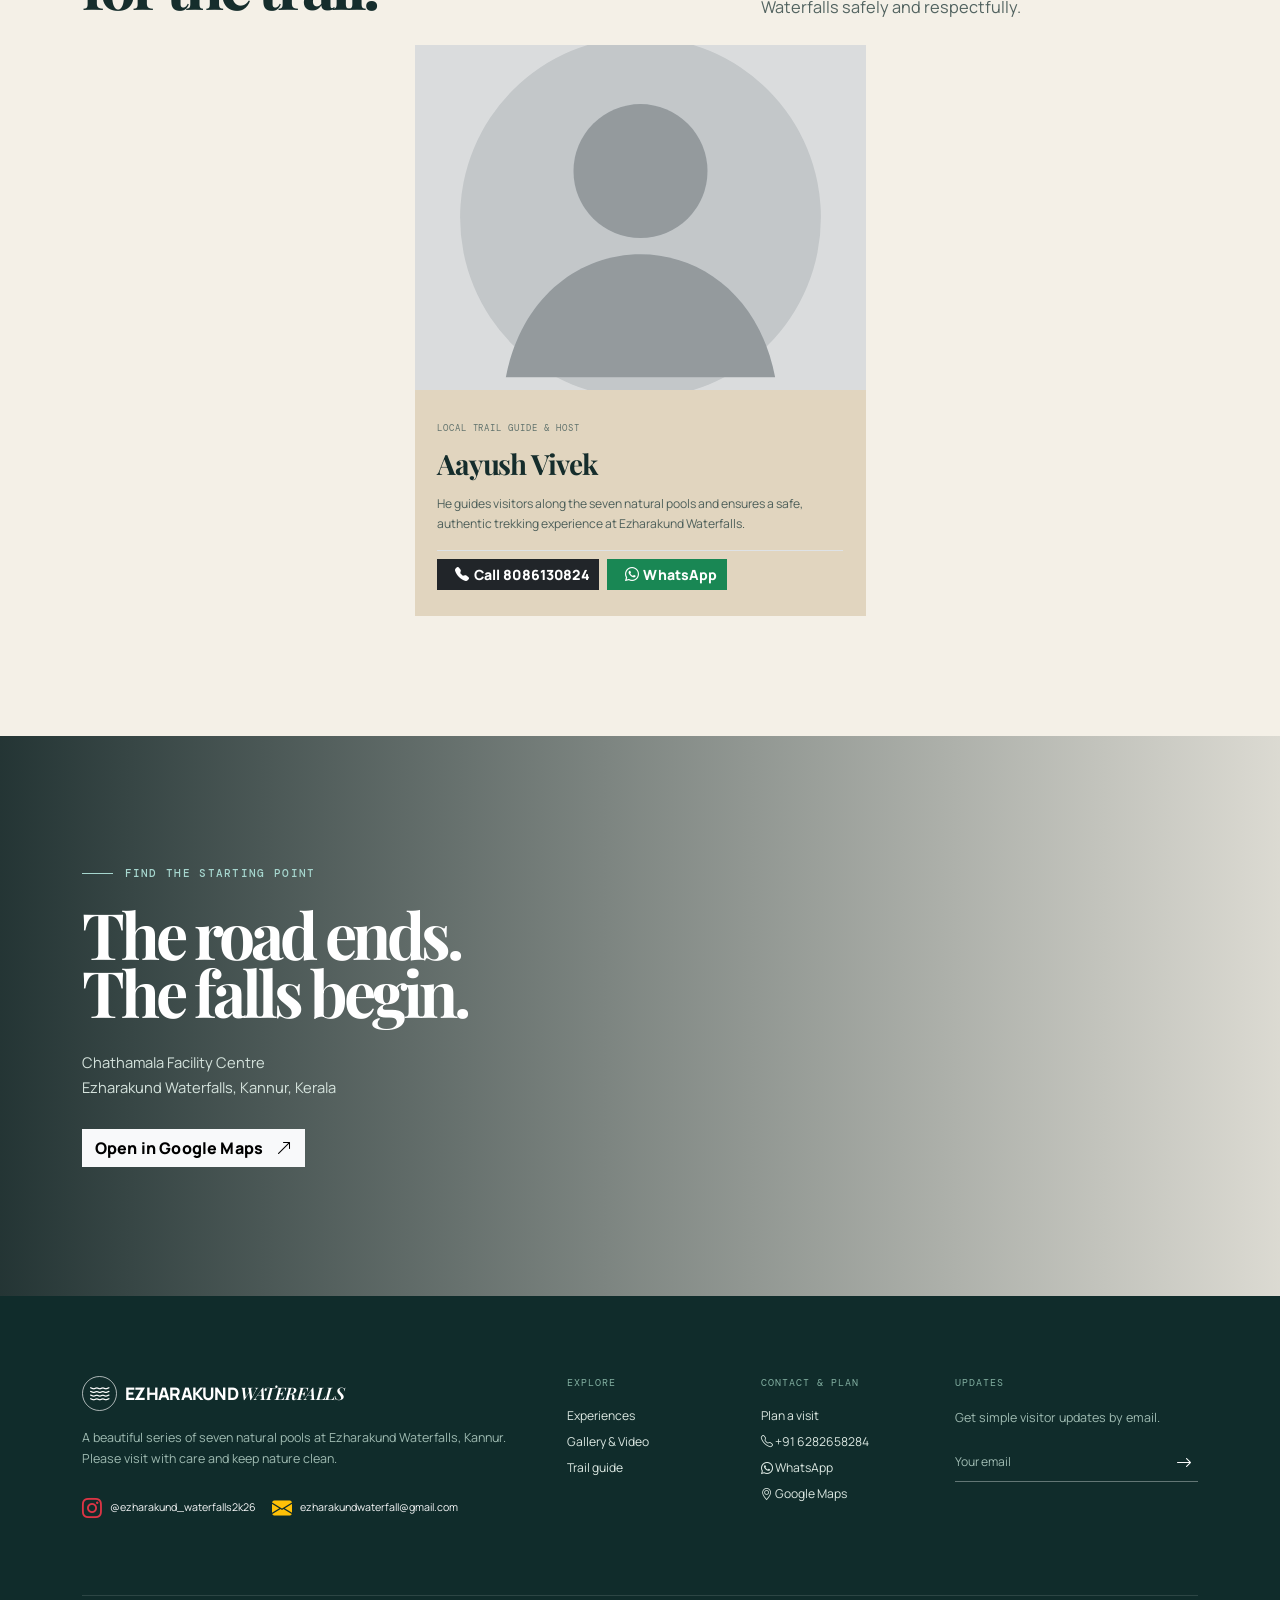
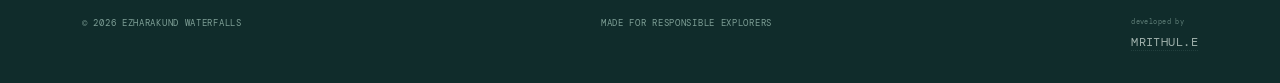
==== commit ca78e97f: "Performance overhaul: WebP conversion (-1.7MB payload), LCP image preloading, deferred scripts, and " ====
--- a/index.html
+++ b/index.html
@@ -42,15 +42,17 @@
     <meta name="twitter:description" content="7 natural pools, shaded trekking walk, and free river kayaking in Kannur, Kerala. View guide, timings, and map.">
     <meta name="twitter:image" content="https://ezharakundwaterfalls.in/assets/images/ezharakund-hero.jpg">
 
-    <!-- Preconnect for Performance & Core Web Vitals -->
+    <!-- Preconnect & Preload for High Core Web Vitals -->
     <link rel="preconnect" href="https://fonts.googleapis.com">
     <link rel="preconnect" href="https://fonts.gstatic.com" crossorigin>
     <link rel="preconnect" href="https://cdn.jsdelivr.net">
+    <link rel="preload" as="image" href="assets/images/ezharakund-hero.webp" type="image/webp" fetchpriority="high">
 
     <!-- Fonts & CSS -->
     <link href="https://fonts.googleapis.com/css2?family=DM+Mono:wght@400;500&family=Manrope:wght@400;500;600;700;800&family=Noto+Serif+Malayalam:wght@500;600&family=Playfair+Display:ital,wght@0,600;0,700;1,600&display=swap" rel="stylesheet">
     <link href="https://cdn.jsdelivr.net/npm/bootstrap@5.3.3/dist/css/bootstrap.min.css" rel="stylesheet">
-    <link href="https://cdn.jsdelivr.net/npm/bootstrap-icons@1.11.3/font/bootstrap-icons.min.css" rel="stylesheet">
+    <link href="https://cdn.jsdelivr.net/npm/bootstrap-icons@1.11.3/font/bootstrap-icons.min.css" rel="stylesheet" media="print" onload="this.media='all'">
+    <noscript><link href="https://cdn.jsdelivr.net/npm/bootstrap-icons@1.11.3/font/bootstrap-icons.min.css" rel="stylesheet"></noscript>
     <link href="assets/css/style.css" rel="stylesheet">
 
     <!-- Structured Data (JSON-LD) for Rich Google Search Results -->
@@ -298,7 +300,7 @@
 
               <div class="col-lg-7">
                 <figure class="editorial-media-frame">
-                  <video class="editorial-video" controls preload="metadata">
+                  <video class="editorial-video" controls preload="none">
                     <source src="assets/videos/kayaking.mp4" type="video/mp4">
                     Your browser does not support the video tag.
                   </video>
@@ -354,7 +356,7 @@
             </div>
             <div class="col-lg-7">
               <figure class="route-map route-map-illustration">
-                <img src="assets/images/ezharakund-route-map.svg" alt="Sketch route map showing Kannur, Taliparamba, Alakode, Kudiyanmala, Paithalmala and Ezharakund Waterfalls">
+                <img src="assets/images/ezharakund-route-map.svg" alt="Sketch route map showing Kannur, Taliparamba, Alakode, Kudiyanmala, Paithalmala and Ezharakund Waterfalls" width="700" height="520" loading="lazy">
               </figure>
             </div>
           </div>
@@ -376,10 +378,10 @@
             </div>
           </div>
           <div class="gallery-grid">
-            <figure class="gallery-item large" data-category="water"><img src="assets/images/ezharakund-hero.jpg" alt="Main cascade waterfall at Ezharakund Waterfalls, Kannur, Kerala" loading="lazy" width="1024" height="768"><figcaption>The Main Cascade <span>01</span></figcaption></figure>
-            <figure class="gallery-item tall" data-category="people"><img src="assets/images/gallery-natural-pool.jpg" alt="Visitors swimming safely in the natural rock pool at Ezharakund Waterfalls" loading="lazy" width="768" height="1024"><figcaption>Swimming in the Pools <span>02</span></figcaption></figure>
-            <figure class="gallery-item" data-category="wild"><img src="assets/images/gallery-rock-basin.jpg" alt="Rocky cascade and natural pool basin at Ezharakund Waterfalls" loading="lazy" width="768" height="1024"><figcaption>Rock Pool Basin <span>03</span></figcaption></figure>
-            <figure class="gallery-item" data-category="water"><img src="assets/images/ezharakund-hero.jpg" alt="Lush forest stream and cascade along the Ezharakund trail" loading="lazy" width="1024" height="768"><figcaption>Follow the sound <span>04</span></figcaption></figure>
+            <figure class="gallery-item large" data-category="water"><img src="assets/images/ezharakund-hero.webp" alt="Main cascade waterfall at Ezharakund Waterfalls, Kannur, Kerala" loading="lazy" width="1024" height="768"><figcaption>The Main Cascade <span>01</span></figcaption></figure>
+            <figure class="gallery-item tall" data-category="people"><img src="assets/images/gallery-natural-pool.webp" alt="Visitors swimming safely in the natural rock pool at Ezharakund Waterfalls" loading="lazy" width="768" height="1024"><figcaption>Swimming in the Pools <span>02</span></figcaption></figure>
+            <figure class="gallery-item" data-category="wild"><img src="assets/images/gallery-rock-basin.webp" alt="Rocky cascade and natural pool basin at Ezharakund Waterfalls" loading="lazy" width="768" height="1024"><figcaption>Rock Pool Basin <span>03</span></figcaption></figure>
+            <figure class="gallery-item" data-category="water"><img src="assets/images/ezharakund-hero.webp" alt="Lush forest stream and cascade along the Ezharakund trail" loading="lazy" width="1024" height="768"><figcaption>Follow the sound <span>04</span></figcaption></figure>
           </div>
           <div class="text-center mt-4">
             <a href="gallery/" class="btn btn-outline-light d-inline-flex align-items-center gap-2">
@@ -393,9 +395,9 @@
       <section class="section-pad py-4" style="background:#f0f4f8;">
         <div class="container">
           <figure class="m-0" style="border-radius:12px; overflow:hidden; box-shadow:0 8px 32px rgba(0,0,0,0.12);">
-            <img src="assets/images/dtpc-banner.png"
+            <img src="assets/images/dtpc-banner.webp"
                  alt="Ezharakund Waterfalls, Kudiyanmala, Kannur – DTPC Kannur promotional banner"
-                 class="img-fluid w-100" style="display:block;">
+                 class="img-fluid w-100" style="display:block;" width="1024" height="446" loading="lazy">
           </figure>
         </div>
       </section>
@@ -512,17 +514,20 @@
 
     <div class="toast-container position-fixed bottom-0 end-0 p-3"><div id="siteToast" class="toast border-0" role="status" aria-live="polite"><div class="toast-body d-flex align-items-center gap-3"><i class="bi bi-check2-circle"></i><span id="toastMessage">Your visit request was saved.</span><button type="button" class="btn-close ms-auto" data-bs-dismiss="toast" aria-label="Close"></button></div></div></div>
 
-    <script src="https://code.jquery.com/jquery-3.7.1.min.js"></script>
-    <script src="https://cdn.jsdelivr.net/npm/bootstrap@5.3.3/dist/js/bootstrap.bundle.min.js"></script>
-    <script src="assets/js/app.js"></script>
+    <script src="https://code.jquery.com/jquery-3.7.1.min.js" defer></script>
+    <script src="https://cdn.jsdelivr.net/npm/bootstrap@5.3.3/dist/js/bootstrap.bundle.min.js" defer></script>
+    <script src="assets/js/app.js" defer></script>
     <script>
       // Close mobile navbar after any nav link is clicked
-      document.querySelectorAll('#mainNav .nav-link, #mainNav .btn').forEach(function(link) {
-        link.addEventListener('click', function() {
-          var navCollapse = document.getElementById('mainNav');
-          if (navCollapse.classList.contains('show')) {
-            bootstrap.Collapse.getInstance(navCollapse).hide();
-          }
+      window.addEventListener('DOMContentLoaded', function() {
+        document.querySelectorAll('#mainNav .nav-link, #mainNav .btn').forEach(function(link) {
+          link.addEventListener('click', function() {
+            var navCollapse = document.getElementById('mainNav');
+            if (navCollapse && navCollapse.classList.contains('show')) {
+              var bsCollapse = bootstrap.Collapse.getInstance(navCollapse);
+              if (bsCollapse) bsCollapse.hide();
+            }
+          });
         });
       });
     </script>
--- a/assets/css/style.css
+++ b/assets/css/style.css
@@ -4,7 +4,7 @@
 body { margin:0; color:var(--ink); background:var(--paper); font-family:Manrope, sans-serif; overflow-x:hidden; }
 a { color:inherit; text-decoration:none; }
 .section-pad { padding:7.5rem 0; }
-.hero { min-height:790px; height:100vh; position:relative; color:#fff; background:linear-gradient(90deg,rgba(5,26,29,.84) 0%,rgba(8,39,39,.46) 53%,rgba(5,27,31,.2) 100%), url('../images/ezharakund-hero.jpg') center/cover; overflow:hidden; }
+.hero { min-height:790px; height:100vh; position:relative; color:#fff; background:linear-gradient(90deg,rgba(5,26,29,.84) 0%,rgba(8,39,39,.46) 53%,rgba(5,27,31,.2) 100%), url('../images/ezharakund-hero.webp') center/cover; overflow:hidden; }
 .hero:after { content:""; position:absolute; inset:auto 0 0; height:35%; background:linear-gradient(transparent,rgba(4,22,24,.72)); pointer-events:none; }
 .kasavu-line { position:absolute; z-index:4; left:0; right:0; bottom:0; height:10px; background:repeating-linear-gradient(90deg,#d8ab48 0 28px,#f7edd5 28px 38px,#c88a24 38px 42px,#f7edd5 42px 52px); }
 .navbar { position:relative; z-index:1030; } .hero-content, .hero-bottom { position:relative; z-index:2; }
